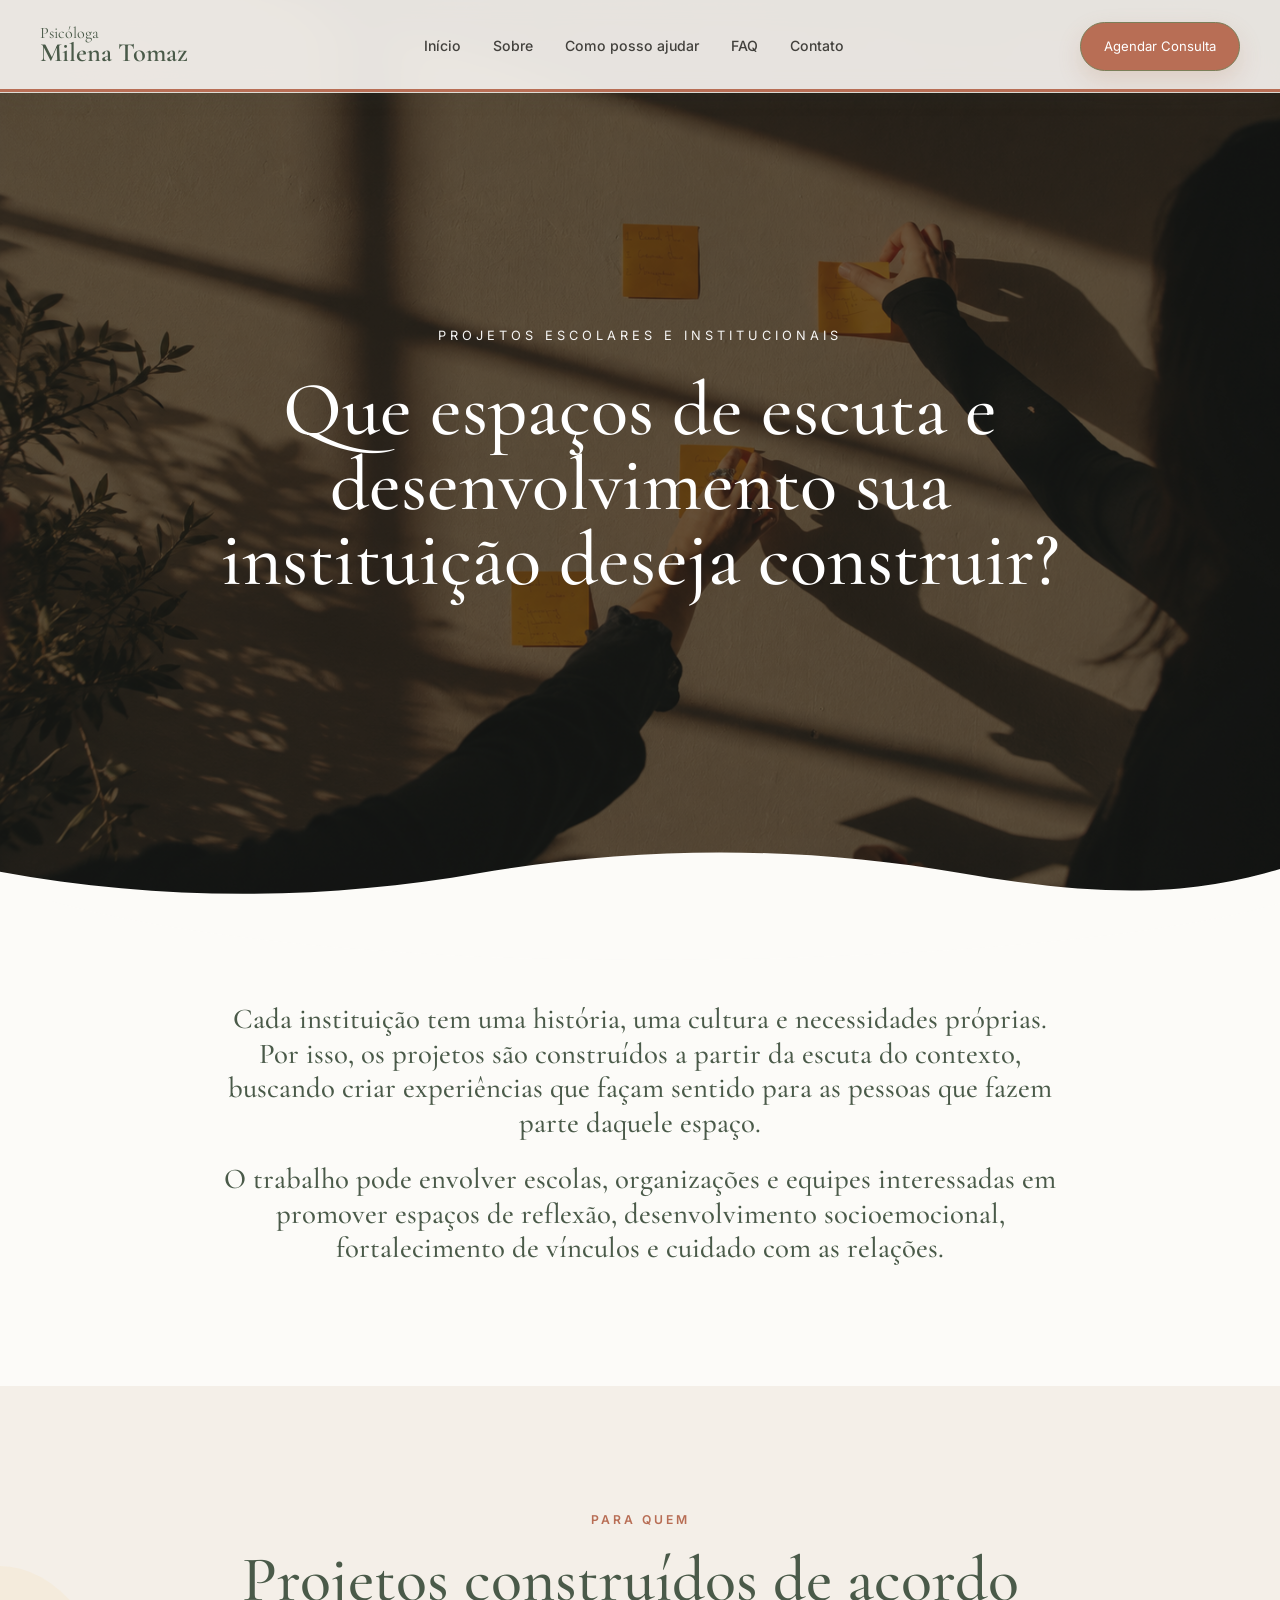
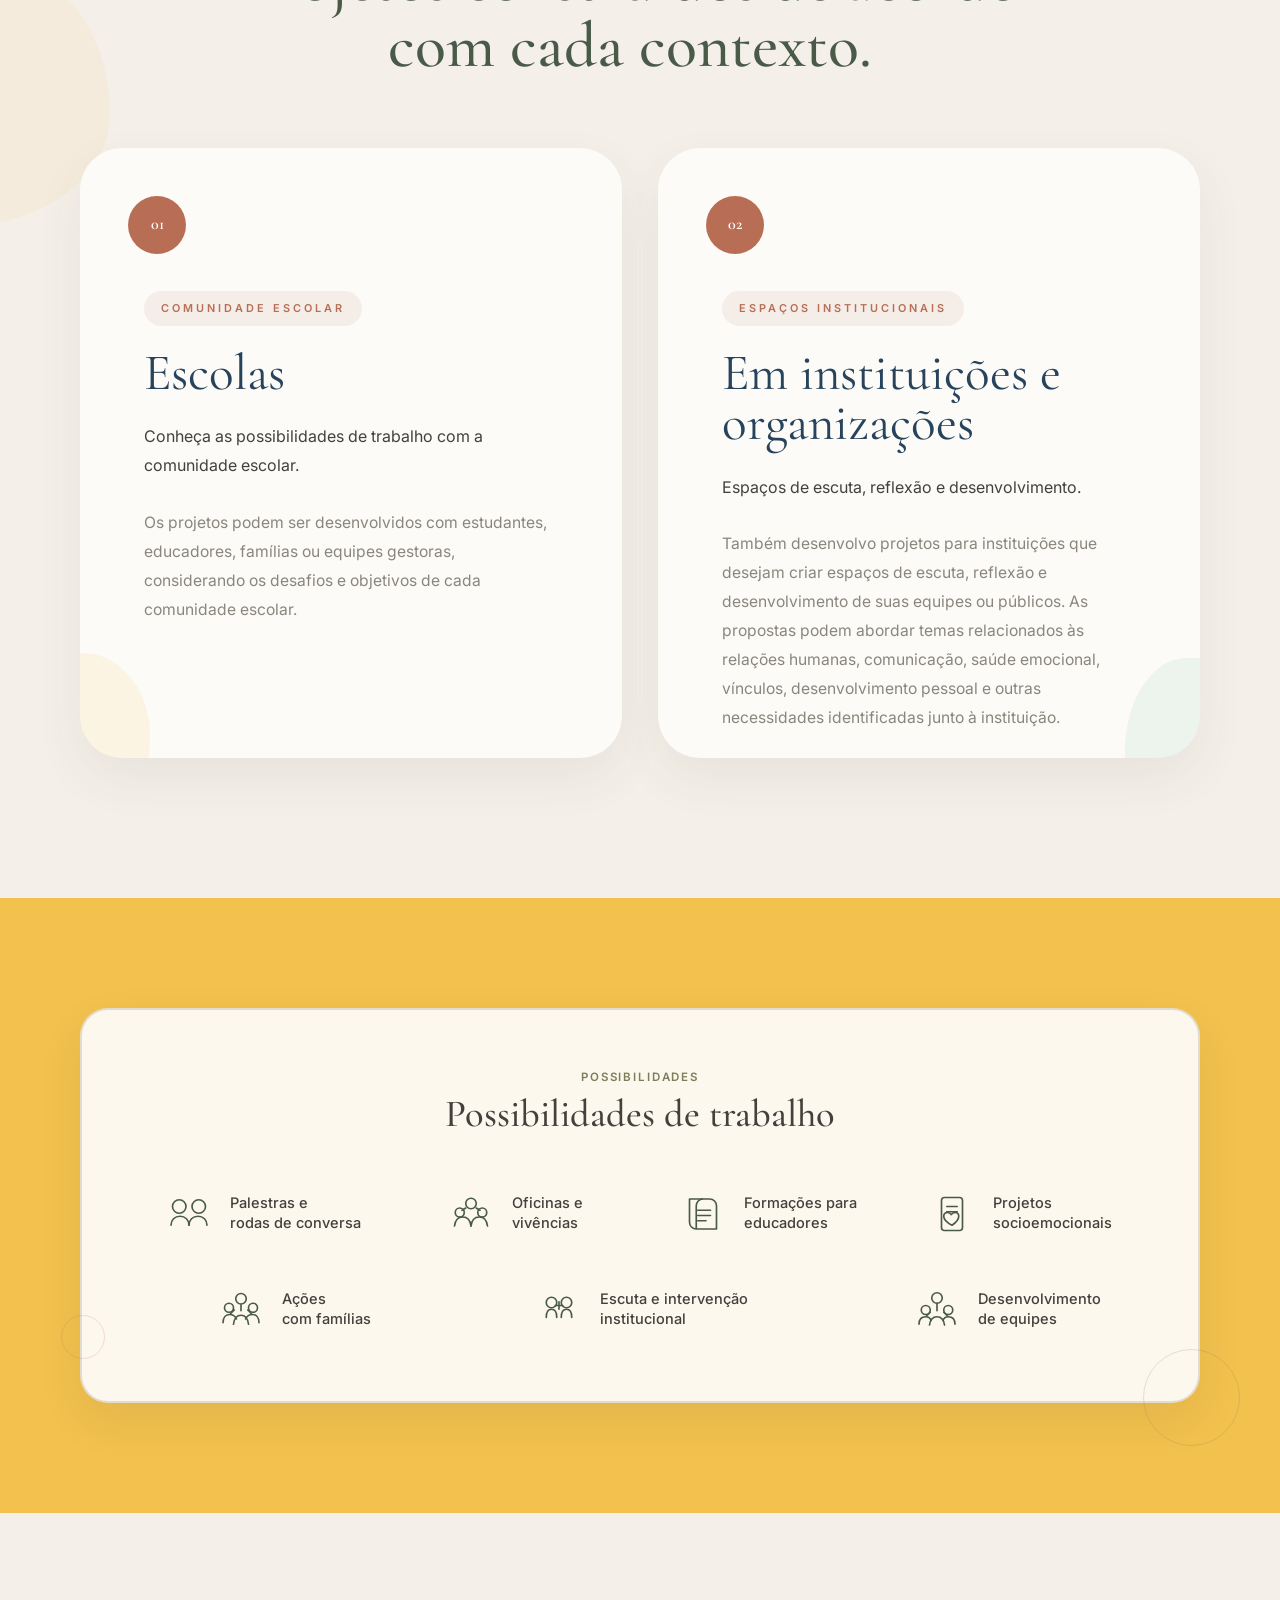
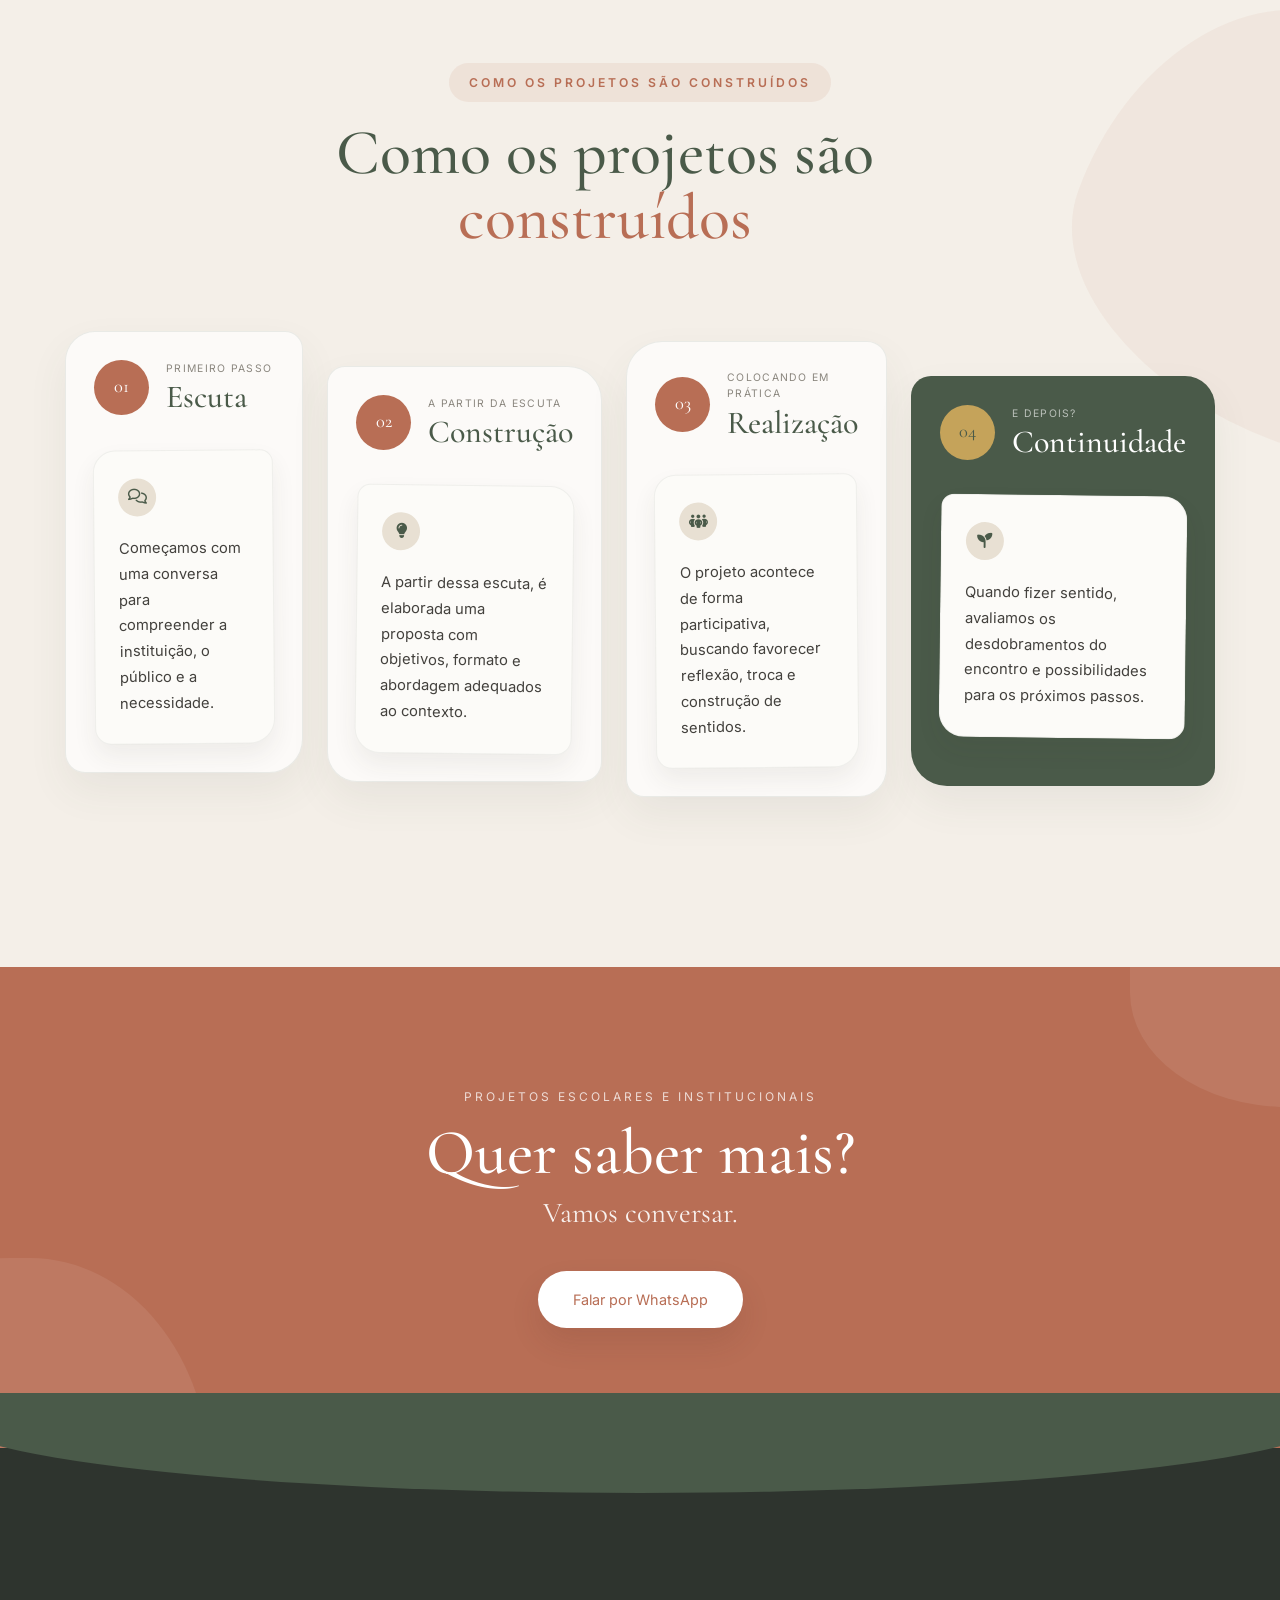
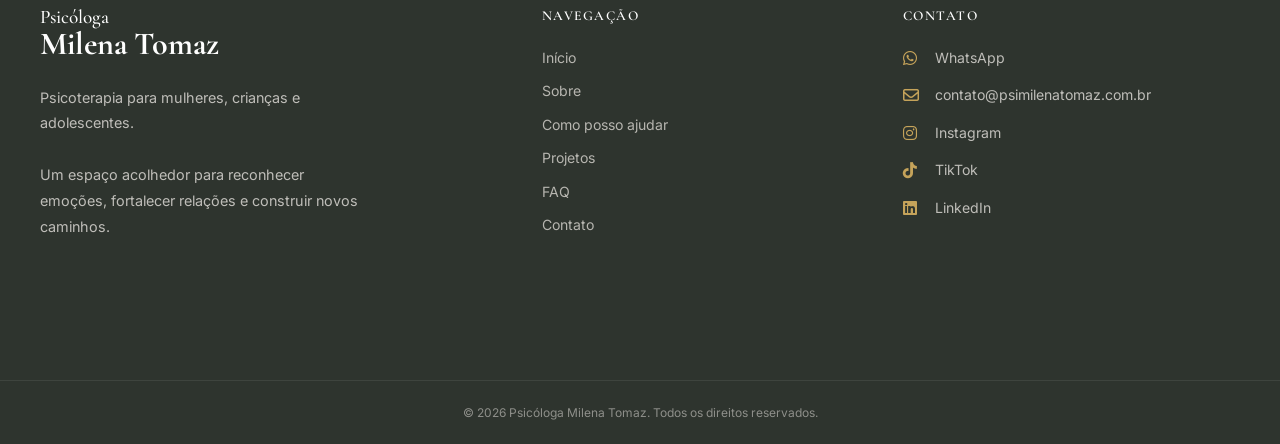
==== projetos-escolares-institucionais.html @ dda81d88 "Add files via upload" ====
<!DOCTYPE html>

<html lang="pt-BR">

<head>

    <!-- ======================================================
         METADADOS
    ======================================================= -->

    <meta charset="UTF-8">

    <meta name="viewport" content="width=device-width, initial-scale=1.0">

    <meta
        name="description"
        content="Projetos escolares e institucionais para promover espaços de escuta, reflexão, desenvolvimento socioemocional e cuidado com as relações."
    >

    <title>
        Projetos Escolares e Institucionais | Psicóloga Milena Tomaz
    </title>


    <!-- ======================================================
         FONTES
    ======================================================= -->

    <link rel="preconnect" href="https://fonts.googleapis.com">

    <link
        rel="preconnect"
        href="https://fonts.gstatic.com"
        crossorigin
    >

    <link
        href="https://fonts.googleapis.com/css2?family=Cormorant+Garamond:wght@400;500;600&family=Inter:wght@300;400;500;600&display=swap"
        rel="stylesheet"
    >


    <!-- ======================================================
         ÍCONES
    ======================================================= -->

    <link
        rel="stylesheet"
        href="https://cdnjs.cloudflare.com/ajax/libs/font-awesome/6.5.2/css/all.min.css"
    >


    <!-- ======================================================
         CSS
    ======================================================= -->

    <link rel="stylesheet" href="style.css">

</head>


<body>


    <!-- ======================================================
         HEADER
    ======================================================= -->

    <header id="header">

        <div class="container header-container">


            <!-- LOGO -->

            <a href="index.html" class="logo">

                Psicóloga

                <strong>
                    Milena Tomaz
                </strong>

            </a>


            <!-- MENU DESKTOP -->

            <nav aria-label="Navegação principal">

                <div class="menu">

                    <a href="index.html#home">
                        Início
                    </a>

                    <a href="index.html#sobre">
                        Sobre
                    </a>

                    <a href="index.html#servicos">
                        Como posso ajudar
                    </a>

                    <a href="index.html#faq">
                        FAQ
                    </a>

                    <a href="index.html#contato">
                        Contato
                    </a>

                </div>

            </nav>


            <!-- BOTÃO PRINCIPAL -->

            <a
                href="index.html#contato"
                class="btn-header"
            >
                Agendar Consulta
            </a>


            <!-- MENU MOBILE -->

            <button
                class="menu-mobile"
                id="menu-mobile"
                type="button"
                aria-label="Abrir Menu"
                aria-controls="mobile-nav"
                aria-expanded="false"
            >

                <span></span>
                <span></span>
                <span></span>

            </button>

        </div>

    </header>



    <!-- ======================================================
         MENU MOBILE
    ======================================================= -->

    <nav
        class="mobile-nav"
        id="mobile-nav"
        aria-label="Navegação mobile"
    >

        <a href="index.html#home">
            Início
        </a>

        <a href="index.html#sobre">
            Sobre
        </a>

        <a href="index.html#servicos">
            Como posso ajudar
        </a>

        <a href="index.html#faq">
            FAQ
        </a>

        <a href="index.html#contato">
            Contato
        </a>

    </nav>



    <!-- ======================================================
         CONTEÚDO PRINCIPAL
    ======================================================= -->

    <main>


        <!-- ==================================================
             HERO
        =================================================== -->

        <section class="projects-hero">

            <div class="overlay"></div>


            <div class="container">

                <div class="projects-hero-content">

                    <span class="subtitle">
                        Projetos escolares e institucionais
                    </span>

                    <h1>
                        Que espaços de escuta e desenvolvimento
                        sua instituição deseja construir?
                    </h1>

                </div>

            </div>


            <!-- ONDA DO HERO -->

            <div
                class="hero-wave"
                aria-hidden="true"
            >

                <svg
                    viewBox="0 0 1440 120"
                    preserveAspectRatio="none"
                >

                    <path d="
                        M0,70
                        C180,120 360,120 540,72
                        C720,25 900,25 1080,72
                        C1260,120 1350,105 1440,65
                        L1440,120
                        L0,120
                        Z
                    ">
                    </path>

                </svg>

            </div>

        </section>



        <!-- ==================================================
             TEXTO DO HERO
        =================================================== -->

        <section class="projects-hero-intro">

            <div class="container">

                <div class="projects-hero-intro-content">

                    <p> <h3>
                        Cada instituição tem uma história, uma cultura e necessidades próprias. Por isso, os projetos são construídos a partir da escuta do contexto,
                        buscando criar experiências que façam sentido para as pessoas que fazem
                        parte daquele espaço.
                    </p></h3>

                    <p> <h3>
                        O trabalho pode envolver escolas, organizações e equipes interessadas em promover espaços de reflexão, desenvolvimento socioemocional,
                        fortalecimento de vínculos e cuidado com as relações.
                    </p></h3>

                </div>

            </div>

        </section>



        <!-- ==================================================
             PARA QUEM
        =================================================== -->

        <section class="projects-audience">

            <div class="container">


                <!-- TÍTULO -->

                <div class="section-title">

                    <span>
                        Para quem
                    </span>

                    <h2>
                        Projetos construídos de acordo com cada contexto.
                    </h2>

                </div>


                <!-- CARDS -->

                <div class="projects-audience-grid">


                    <!-- ESCOLAS -->

                    <article class="projects-audience-card">

                        <div class="projects-audience-number">
                            01
                        </div>

                        <div class="projects-audience-content">

                            <span class="projects-audience-label">
                                Comunidade escolar
                            </span>

                            <h3>
                                Escolas
                            </h3>

                            <p class="projects-audience-intro">
                                Conheça as possibilidades de trabalho
                                com a comunidade escolar.
                            </p>

                            <div class="projects-audience-detail">

                                <p>
                                    Os projetos podem ser desenvolvidos com
                                    estudantes, educadores, famílias ou equipes
                                    gestoras, considerando os desafios e objetivos
                                    de cada comunidade escolar.
                                </p>

                            </div>

                        </div>

                    </article>



                    <!-- INSTITUIÇÕES E ORGANIZAÇÕES -->

                    <article class="projects-audience-card">

                        <div class="projects-audience-number">
                            02
                        </div>

                        <div class="projects-audience-content">

                            <span class="projects-audience-label">
                                Espaços institucionais
                            </span>

                            <h3>
                                Em instituições e organizações
                            </h3>

                            <p class="projects-audience-intro">
                                Espaços de escuta, reflexão e desenvolvimento.
                            </p>

                            <div class="projects-audience-detail">

                                <p>
                                    Também desenvolvo projetos para instituições
                                    que desejam criar espaços de escuta, reflexão
                                    e desenvolvimento de suas equipes ou públicos.
                                    As propostas podem abordar temas relacionados
                                    às relações humanas, comunicação, saúde emocional,
                                    vínculos, desenvolvimento pessoal e outras
                                    necessidades identificadas junto à instituição.
                                </p>

                            </div>

                        </div>

                    </article>

                </div>

            </div>

        </section>



 <!-- =========================================================
     POSSIBILIDADES DE TRABALHO
========================================================= -->

<section class="projects-possibilities" id="possibilidades">

    <div class="projects-possibilities-frame">

        <!-- Título -->
        <div class="projects-possibilities-heading">
            <span class="section-label">
                Possibilidades
            </span>

            <h2>
                Possibilidades de trabalho
            </h2>
        </div>

        <!-- Itens -->
        <div class="projects-possibilities-list">

            <!-- 01 -->
            <article class="projects-possibility">

                <div class="projects-possibility-icon" aria-hidden="true">
                    <svg viewBox="0 0 64 64" fill="none">
                        <path d="M19 31c-5 0-9-4-9-9s4-9 9-9 9 4 9 9-4 9-9 9Z"
                              stroke="currentColor"
                              stroke-width="2.2"/>

                        <path d="M45 31c-5 0-9-4-9-9s4-9 9-9 9 4 9 9-4 9-9 9Z"
                              stroke="currentColor"
                              stroke-width="2.2"/>

                        <path d="M8 47c0-7 5-12 12-12s12 5 12 12"
                              stroke="currentColor"
                              stroke-width="2.2"
                              stroke-linecap="round"/>

                        <path d="M32 47c0-7 5-12 12-12s12 5 12 12"
                              stroke="currentColor"
                              stroke-width="2.2"
                              stroke-linecap="round"/>
                    </svg>
                </div>

                <p>
                    Palestras e<br>
                    rodas de conversa
                </p>

            </article>


            <!-- 02 -->
            <article class="projects-possibility">

                <div class="projects-possibility-icon" aria-hidden="true">
                    <svg viewBox="0 0 64 64" fill="none">
                        <circle cx="32" cy="18" r="7"
                                stroke="currentColor"
                                stroke-width="2.2"/>

                        <circle cx="17" cy="30" r="6"
                                stroke="currentColor"
                                stroke-width="2.2"/>

                        <circle cx="47" cy="30" r="6"
                                stroke="currentColor"
                                stroke-width="2.2"/>

                        <path d="M25 24 20 27M39 24l5 3"
                              stroke="currentColor"
                              stroke-width="2.2"
                              stroke-linecap="round"/>

                        <path d="M10 48c1-8 5-12 11-12s10 4 11 12"
                              stroke="currentColor"
                              stroke-width="2.2"
                              stroke-linecap="round"/>

                        <path d="M32 48c1-8 5-12 11-12s10 4 11 12"
                              stroke="currentColor"
                              stroke-width="2.2"
                              stroke-linecap="round"/>
                    </svg>
                </div>

                <p>
                    Oficinas e<br>
                    vivências
                </p>

            </article>


            <!-- 03 -->
            <article class="projects-possibility">

                <div class="projects-possibility-icon" aria-hidden="true">
                    <svg viewBox="0 0 64 64" fill="none">
                        <path d="M14 12h27c5 0 9 4 9 9v31H23c-5 0-9-4-9-9V12Z"
                              stroke="currentColor"
                              stroke-width="2.2"
                              stroke-linejoin="round"/>

                        <path d="M23 52V21c0-5 4-9 9-9"
                              stroke="currentColor"
                              stroke-width="2.2"/>

                        <path d="M25 27h17M25 34h17M25 41h11"
                              stroke="currentColor"
                              stroke-width="2.2"
                              stroke-linecap="round"/>
                    </svg>
                </div>

                <p>
                    Formações para<br>
                    educadores
                </p>

            </article>


            <!-- 04 -->
            <article class="projects-possibility">

                <div class="projects-possibility-icon" aria-hidden="true">
                    <svg viewBox="0 0 64 64" fill="none">
                        <rect x="18" y="10" width="28" height="44" rx="4"
                              stroke="currentColor"
                              stroke-width="2.2"/>

                        <path d="M25 22h14M25 29h14"
                              stroke="currentColor"
                              stroke-width="2.2"
                              stroke-linecap="round"/>

                        <path d="M32 47c6-4 9-7 9-12 0-3-2-5-5-5-2 0-4 1-5 3-1-2-3-3-5-3-3 0-5 2-5 5 0 5 3 8 11 12Z"
                              stroke="currentColor"
                              stroke-width="2.2"
                              stroke-linejoin="round"/>
                    </svg>
                </div>

                <p>
                    Projetos<br>
                    socioemocionais
                </p>

            </article>


            <!-- 05 -->
            <article class="projects-possibility">

                <div class="projects-possibility-icon" aria-hidden="true">
                    <svg viewBox="0 0 64 64" fill="none">
                        <circle cx="32" cy="17" r="7"
                                stroke="currentColor"
                                stroke-width="2.2"/>

                        <circle cx="16" cy="29" r="6"
                                stroke="currentColor"
                                stroke-width="2.2"/>

                        <circle cx="48" cy="29" r="6"
                                stroke="currentColor"
                                stroke-width="2.2"/>

                        <path d="M32 25v8M23 32l-5 5M41 32l5 5"
                              stroke="currentColor"
                              stroke-width="2.2"
                              stroke-linecap="round"/>

                        <path d="M8 49c0-7 4-11 9-11 4 0 7 2 9 6M56 49c0-7-4-11-9-11-4 0-7 2-9 6"
                              stroke="currentColor"
                              stroke-width="2.2"
                              stroke-linecap="round"/>

                        <path d="M22 51c1-8 4-12 10-12s9 4 10 12"
                              stroke="currentColor"
                              stroke-width="2.2"
                              stroke-linecap="round"/>
                    </svg>
                </div>

                <p>
                    Ações<br>
                    com famílias
                </p>

            </article>


            <!-- 06 -->
            <article class="projects-possibility">

                <div class="projects-possibility-icon" aria-hidden="true">
                    <svg viewBox="0 0 64 64" fill="none">
                        <circle cx="22" cy="22" r="7"
                                stroke="currentColor"
                                stroke-width="2.2"/>

                        <circle cx="42" cy="22" r="7"
                                stroke="currentColor"
                                stroke-width="2.2"/>

                        <path d="M15 42c0-7 3-11 7-11s7 4 7 11"
                              stroke="currentColor"
                              stroke-width="2.2"
                              stroke-linecap="round"/>

                        <path d="M35 42c0-7 3-11 7-11s7 4 7 11"
                              stroke="currentColor"
                              stroke-width="2.2"
                              stroke-linecap="round"/>

                        <path d="M27 26h10M32 21v10"
                              stroke="currentColor"
                              stroke-width="2.2"
                              stroke-linecap="round"/>
                    </svg>
                </div>

                <p>
                    Escuta e intervenção<br>
                    institucional
                </p>

            </article>


            <!-- 07 -->
            <article class="projects-possibility">

                <div class="projects-possibility-icon" aria-hidden="true">
                    <svg viewBox="0 0 64 64" fill="none">
                        <circle cx="32" cy="16" r="7"
                                stroke="currentColor"
                                stroke-width="2.2"/>

                        <circle cx="17" cy="32" r="6"
                                stroke="currentColor"
                                stroke-width="2.2"/>

                        <circle cx="47" cy="32" r="6"
                                stroke="currentColor"
                                stroke-width="2.2"/>

                        <path d="M32 23v10M23 35l-5 5M41 35l5 5"
                              stroke="currentColor"
                              stroke-width="2.2"
                              stroke-linecap="round"/>

                        <path d="M22 52c1-7 4-11 10-11s9 4 10 11"
                              stroke="currentColor"
                              stroke-width="2.2"
                              stroke-linecap="round"/>

                        <path d="M8 51c0-6 3-10 9-10 3 0 6 2 7 5M56 51c0-6-3-10-9-10-3 0-6 2-7 5"
                              stroke="currentColor"
                              stroke-width="2.2"
                              stroke-linecap="round"/>
                    </svg>
                </div>

                <p>
                    Desenvolvimento<br>
                    de equipes
                </p>

            </article>

        </div>

    </div>

</section>



        <!-- ==================================================
             COMO OS PROJETOS SÃO CONSTRUÍDOS
        =================================================== -->

        <section class="projects-process">

            <div class="container">


                <!-- TÍTULO -->

                <div class="section-title projects-process-title">

                    <span>
                        Como os projetos são construídos
                    </span>

                    <h2>
                        Como os projetos são
                        <em>construídos</em>
                    </h2>

                </div>


                <!-- ETAPAS -->

                <div class="projects-process-grid">


                    <!-- ETAPA 01 -->

                    <article class="projects-process-card">

                        <div class="projects-process-header">

                            <span class="projects-process-number">
                                01
                            </span>

                            <div>

                                <small>
                                    Primeiro passo
                                </small>

                                <h3>
                                    Escuta
                                </h3>

                            </div>

                        </div>


                        <div class="projects-process-body">

                            <span
                                class="projects-process-icon"
                                aria-hidden="true"
                            >
                                <i class="fa-regular fa-comments"></i>
                            </span>

                            <p>
                                Começamos com uma conversa para compreender
                                a instituição, o público e a necessidade.
                            </p>

                        </div>

                    </article>



                    <!-- ETAPA 02 -->

                    <article class="projects-process-card">

                        <div class="projects-process-header">

                            <span class="projects-process-number">
                                02
                            </span>

                            <div>

                                <small>
                                    A partir da escuta
                                </small>

                                <h3>
                                    Construção
                                </h3>

                            </div>

                        </div>


                        <div class="projects-process-body">

                            <span
                                class="projects-process-icon"
                                aria-hidden="true"
                            >
                                <i class="fa-solid fa-lightbulb"></i>
                            </span>

                            <p>
                                A partir dessa escuta, é elaborada uma
                                proposta com objetivos, formato e abordagem
                                adequados ao contexto.
                            </p>

                        </div>

                    </article>



                    <!-- ETAPA 03 -->

                    <article class="projects-process-card">

                        <div class="projects-process-header">

                            <span class="projects-process-number">
                                03
                            </span>

                            <div>

                                <small>
                                    Colocando em prática
                                </small>

                                <h3>
                                    Realização
                                </h3>

                            </div>

                        </div>


                        <div class="projects-process-body">

                            <span
                                class="projects-process-icon"
                                aria-hidden="true"
                            >
                                <i class="fa-solid fa-people-group"></i>
                            </span>

                            <p>
                                O projeto acontece de forma participativa,
                                buscando favorecer reflexão, troca e
                                construção de sentidos.
                            </p>

                        </div>

                    </article>



                    <!-- ETAPA 04 -->

                    <article class="projects-process-card projects-process-card-final">

                        <div class="projects-process-header">

                            <span class="projects-process-number">
                                04
                            </span>

                            <div>

                                <small>
                                    E depois?
                                </small>

                                <h3>
                                    Continuidade
                                </h3>

                            </div>

                        </div>


                        <div class="projects-process-body">

                            <span
                                class="projects-process-icon"
                                aria-hidden="true"
                            >
                                <i class="fa-solid fa-seedling"></i>
                            </span>

                            <p>
                                Quando fizer sentido, avaliamos os
                                desdobramentos do encontro e possibilidades
                                para os próximos passos.
                            </p>

                        </div>

                    </article>

                </div>

            </div>

        </section>



        <!-- ==================================================
             CHAMADA FINAL
        =================================================== -->

        <section class="projects-cta">

            <div class="container">

                <div class="projects-cta-content">

                    <span>
                        Projetos escolares e institucionais
                    </span>

                    <h2>
                        Quer saber mais?
                    </h2>

                    <p>
                        Vamos conversar.
                    </p>

                    <a
                        href="index.html#contato"
                        class="btn"
                    >
                        Falar por WhatsApp
                    </a>

                </div>

            </div>

        </section>

    </main>



    <!-- ======================================================
         RODAPÉ
    ======================================================= -->

    <footer class="footer">

        <div class="container footer-grid">


            <!-- MARCA -->

            <div class="footer-brand">

                <h3>

                    Psicóloga

                    <strong>
                        Milena Tomaz
                    </strong>

                </h3>

                <p>
                    Psicoterapia para mulheres,
                    crianças e adolescentes.

                    <br><br>

                    Um espaço acolhedor para
                    reconhecer emoções,
                    fortalecer relações
                    e construir novos caminhos.
                </p>

            </div>



            <!-- NAVEGAÇÃO -->

            <div class="footer-links">

                <h4>
                    Navegação
                </h4>

                <div class="footer-menu">

                    <a href="index.html#home">
                        Início
                    </a>

                    <a href="index.html#sobre">
                        Sobre
                    </a>

                    <a href="index.html#servicos">
                        Como posso ajudar
                    </a>

                    <a href="index.html#projetos">
                        Projetos
                    </a>

                    <a href="index.html#faq">
                        FAQ
                    </a>

                    <a href="index.html#contato">
                        Contato
                    </a>

                </div>

            </div>



            <!-- CONTATOS -->

            <div class="footer-contact">

                <h4>
                    Contato
                </h4>

                <div class="footer-contact-list">


                    <div class="footer-contact-item">

                        <i class="fa-brands fa-whatsapp"></i>

                        <a
                            href="https://wa.me/5500000000000"
                            target="_blank"
                            rel="noopener noreferrer"
                        >
                            WhatsApp
                        </a>

                    </div>



                    <div class="footer-contact-item">

                        <i class="fa-regular fa-envelope"></i>

                        <a href="mailto:contato@psimilenatomaz.com.br">
                            contato@psimilenatomaz.com.br
                        </a>

                    </div>



                    <div class="footer-contact-item">

                        <i class="fa-brands fa-instagram"></i>

                        <a
                            href="#"
                            target="_blank"
                            rel="noopener noreferrer"
                        >
                            Instagram
                        </a>

                    </div>



                    <div class="footer-contact-item">

                        <i class="fa-brands fa-tiktok"></i>

                        <a
                            href="#"
                            target="_blank"
                            rel="noopener noreferrer"
                        >
                            TikTok
                        </a>

                    </div>



                    <div class="footer-contact-item">

                        <i class="fa-brands fa-linkedin"></i>

                        <a
                            href="#"
                            target="_blank"
                            rel="noopener noreferrer"
                        >
                            LinkedIn
                        </a>

                    </div>

                </div>

            </div>

        </div>



        <!-- RODAPÉ INFERIOR -->

        <div class="footer-bottom">

            <div class="container">

                <p>
                    © 2026 Psicóloga Milena Tomaz.
                    Todos os direitos reservados.
                </p>

            </div>

        </div>

    </footer>



    <!-- ======================================================
         JAVASCRIPT
    ======================================================= -->

    <script src="script.js"></script>

</body>

</html>
---- style.css ----
/*=========================================================
PSICÓLOGA MILENA TOMAZ
STYLE.CSS
VERSÃO ORGÂNICA / BOTÂNICA
=========================================================*/


/*=========================================================
RESET
=========================================================*/

* {
    margin: 0;
    padding: 0;
    box-sizing: border-box;
}

html {
    scroll-behavior: smooth;
}

body {
    font-family: 'Inter', sans-serif;
    background: var(--white);
    color: var(--text);
    line-height: 1.7;
    overflow-x: hidden;
}

img {
    display: block;
    width: 100%;
}

a {
    text-decoration: none;
    color: inherit;
}

ul {
    list-style: none;
}

button {
    border: none;
    background: none;
    cursor: pointer;
    font-family: inherit;
}


/*=========================================================
VARIÁVEIS
=========================================================*/

:root {

    /* FUNDOS */

    --linho: #F4EFE8;
    --aveia: #E8E0D3;
    --white: #FCFBF8;


    /* VERDES */

    --olive: #7B7F59;
    --forest: #4A5A49;
    --green-soft: #DDE2D5;


    /* CORES DE DESTAQUE */

    --terracotta: #B86E55;
    --terracotta-light: #E8CEC4;

    --ocre: #C5A35A;
    --ocre-light: #E9DEC3;


    /* MARROM */

    --brown: #6E5E4D;


    /* TEXTO */

    --text: #43413D;


    /* SOMBRAS */

    --shadow: 0 20px 45px rgba(74, 90, 73, .10);

    --shadow-hover: 0 30px 65px rgba(74, 90, 73, .16);


    /* ESTRUTURA */

    --radius: 22px;

    --transition: .35s ease;

    --container: 1200px;

}


/*=========================================================
TIPOGRAFIA
=========================================================*/

h1,
h2,
h3,
h4 {

    font-family: 'Cormorant Garamond', serif;

    color: var(--forest);

    line-height: 1.2;

    font-weight: 600;

}

h1 {

    font-size: 4.8rem;

}

h2 {

    font-size: 3rem;

}

h3 {

    font-size: 1.8rem;

}

p {

    color: var(--text);

}


/*=========================================================
TÍTULOS DAS SEÇÕES
=========================================================*/

.section-title {

    text-align: center;

    margin-bottom: 80px;

    position: relative;

    z-index: 2;

}

.section-title span {

    display: inline-block;

    color: var(--terracotta);

    text-transform: uppercase;

    letter-spacing: 2px;

    font-size: .82rem;

    font-weight: 600;

    margin-bottom: 16px;

}

.section-title h2 {

    max-width: 780px;

    margin: auto;

}


/*=========================================================
CONTAINER
=========================================================*/

.container {

    width: min(92%, var(--container));

    margin: auto;

}


/*=========================================================
SEÇÕES
=========================================================*/

section {

    padding: 120px 0;

    position: relative;

}


/*=========================================================
HEADER
=========================================================*/

header {
    position: fixed;
    top: 0;
    left: 0;
    width: 100%;

    background: rgba(248, 245, 240, .96);

    backdrop-filter: blur(16px);
    -webkit-backdrop-filter: blur(16px);

    box-shadow: 0 6px 20px rgba(74, 90, 73, .07);

    z-index: 9999;
}

/* LINHA INFERIOR DO HEADER */

header::after {
    content: "";
    position: absolute;

    bottom: 0;
    left: 0;

    width: 100%;
    height: 3px;

    background: #B86E55;
}

header .container {
    height: 92px;

    display: flex;
    justify-content: space-between;
    align-items: center;
}


/*=========================================================
LOGO
=========================================================*/

.logo {

    display: flex;

    flex-direction: column;

    font-family: 'Cormorant Garamond', serif;

    color: var(--forest);

}

.logo strong {

    font-size: 2rem;

    line-height: 1;

}

.logo span {

    font-size: .95rem;

    letter-spacing: .08em;

}


/*=========================================================
MENU DESKTOP
=========================================================*/

.menu {

    display: flex;

    gap: 42px;

}

.menu a {

    position: relative;

    color: var(--forest);

    font-size: .95rem;

    font-weight: 500;

    transition: var(--transition);

}

.menu a:hover {

    color: var(--terracotta);

}

.menu a::after {

    content: "";

    position: absolute;

    left: 0;

    bottom: -8px;

    width: 0;

    height: 2px;

    border-radius: 50%;

    background: var(--terracotta);

    transition: var(--transition);

}

.menu a:hover::after,
.menu a.active::after {

    width: 100%;

}

.menu a.active {

    color: var(--terracotta);

}


/*=========================================================
BOTÃO HEADER
=========================================================*/

.btn-header {

    padding: 14px 28px;

    border-radius: 50px;

    border: 1px solid var(--olive);

    color: var(--forest);

    transition: var(--transition);

}

.btn-header:hover {

    background: var(--terracotta);

    border-color: var(--terracotta);

    color: #fff;

    transform: translateY(-2px);

}


/*=========================================================
MENU MOBILE
=========================================================*/

.menu-mobile {

    display: none;

    flex-direction: column;

    gap: 6px;

}

.menu-mobile span {

    width: 30px;

    height: 2px;

    background: var(--forest);

    border-radius: 50%;

    transition: .3s;

}


/*=========================================================
HERO
=========================================================*/

.hero {
    min-height: 100vh;
    display: flex;
    justify-content: center;
    align-items: center;
    text-align: center;
    position: relative;
    background-image: var(--hero-bg, url("img/hero.jpg"));
    background-size: cover;
    background-position: center;
    background-attachment: fixed;
    overflow: hidden;
}

/*=========================================================
ONDA SUAVE NO FINAL DO HERO
=========================================================*/

.hero-wave {
    position: absolute;
    left: 0;
    bottom: -1px;
    width: 100%;
    height: 55px;
    z-index: 4;
    line-height: 0;
    pointer-events: none;
}

.hero-wave svg {
    display: block;
    width: 100%;
    height: 100%;
}

.hero-wave path {
    fill: var(--white);
}

/*=========================================================
CAMADA ESCURA & CONTEÚDO
=========================================================*/

.overlay {
    position: absolute;
    inset: 0;
    background: rgba(28, 30, 27, 0.65);
    /* Aumentado para 65% de opacidade */
    z-index: 1;
    /* Garante a ordem correta entre o fundo e os textos */
}

.hero-content {
    position: relative;
    z-index: 5;
    max-width: 850px;
    color: white;
    padding: 20px;
}

.subtitle {
    display: inline-block;
    letter-spacing: 4px;
    text-transform: uppercase;
    margin-bottom: 25px;
    font-size: .8rem;
}

.hero h1 {
    color: white;
    margin-bottom: 18px;
}

.hero h2 {
    color: white;
    font-size: 2rem;
    font-weight: 400;
    margin-bottom: 25px;
}

.hero p {
    color: rgba(255, 255, 255, .92);
    font-size: 1.1rem;
    max-width: 700px;
    margin: auto auto 45px;
}


/*=========================================================
BOTÕES
=========================================================*/

.hero-buttons {

    display: flex;

    justify-content: center;

    gap: 20px;

    flex-wrap: wrap;

}

.btn {

    display: inline-flex;

    justify-content: center;

    align-items: center;

    padding: 18px 40px;

    background: var(--terracotta);

    color: white;

    border-radius: 60px;

    transition: var(--transition);

    box-shadow: var(--shadow);

}

.btn:hover {

    transform: translateY(-6px);

    box-shadow: var(--shadow-hover);

}

.btn-outline {

    display: inline-flex;

    justify-content: center;

    align-items: center;

    padding: 18px 40px;

    border-radius: 60px;

    border: 1px solid rgba(255, 255, 255, .7);

    color: white;

    transition: var(--transition);

}

.btn-outline:hover {

    background: white;

    color: var(--forest);

}


/*=========================================================
SCROLL INDICATOR
=========================================================*/

.scroll-indicator {

    position: absolute;

    bottom: 35px;

    left: 50%;

    transform: translateX(-50%);

}

.scroll-indicator span {

    display: block;

    width: 2px;

    height: 70px;

    background: white;

    animation: scroll 2s infinite;

}

@keyframes scroll {

    0% {

        opacity: 0;

        transform: translateY(-10px);

    }

    50% {

        opacity: 1;

    }

    100% {

        opacity: 0;

        transform: translateY(20px);

    }

}


/*=========================================================
FRASE
=========================================================*/

.quote {

    height: 60px;

    padding: 0;

    margin: 0;

    background: var(--white);

    position: relative;

    overflow: visible;

    z-index: 10;

}

/*=========================================================
TRANSIÇÃO EM ONDA — FRASE → SERVIÇOS
=========================================================*/

.wave-transition {

    position: relative;

    width: 100%;

    height: 75px;

    margin-top: -1px;

    overflow: hidden;

    line-height: 0;

    background: var(--white);

    z-index: 5;

}


.wave-transition svg {

    display: block;

    width: 100%;

    height: 100%;

}


.wave-transition path {

    fill: var(--linho);

}


.quote .container {

    width: 100%;

    height: 100%;

    position: relative;

    z-index: 5;

}


.quote p {

    position: absolute;

    top: 25px;

    left: 50%;

    transform: translateX(-50%);

    width: 900px;

    max-width: 90%;

    margin: 0;

    text-align: center;

    font-family: 'Cormorant Garamond', serif;

    font-size: 2rem;

    line-height: 1.2;

    font-style: italic;

    color: var(--forest);

    z-index: 20;

}


/*=========================================================
COMO POSSO AJUDAR
=========================================================*/

.services {

    background: var(--linho);

    overflow: hidden;

    position: relative;

    z-index: 1;

}


/*=========================================================
TRANSIÇÃO ORGÂNICA — FRASE → SERVIÇOS
=========================================================*/

.services::before {

    content: "";

    position: absolute;

    top: -95px;

    left: -5%;

    width: 110%;

    height: 170px;

    background: var(--linho);

    border-radius:
        0 0 48% 52% / 0 0 75% 100%;

    z-index: 1;

}


/*=========================================================
DECORAÇÃO ORGÂNICA DOS SERVIÇOS
=========================================================*/

.services::after {

    content: "";

    position: absolute;

    width: 260px;

    height: 260px;

    left: -130px;

    bottom: 80px;

    background: var(--terracotta-light);

    opacity: .18;

    border-radius:
        45% 55% 35% 65% / 60% 40% 60% 40%;

}


/*=========================================================
CONTEÚDO DOS SERVIÇOS
=========================================================*/

.services .container {

    position: relative;

    z-index: 2;

}


/*=========================================================
TÍTULO SERVIÇOS
=========================================================*/

.services .section-title {

    max-width: 900px;

    margin: 0 auto 90px;

    position: relative;

    z-index: 2;

}

.services .section-title p {

    max-width: 760px;

    margin: 25px auto 0;

    color: var(--brown);

    text-align: center;

}


/*=========================================================
BLOCOS DE SERVIÇO
=========================================================*/

.service-block {

    display: grid;

    grid-template-columns: 1fr 1fr;

    gap: 80px;

    align-items: center;

    margin-bottom: 120px;

    position: relative;

    z-index: 2;

}

.service-block:last-child {

    margin-bottom: 0;

}

.service-block.reverse .service-image {

    order: 2;

}

.service-block.reverse .service-text {

    order: 1;

}

/*=========================================================
BOTÃO SAIBA MAIS
=========================================================*/

.service-more {
    display: inline-flex;
    align-items: center;
    justify-content: center;

    width: max-content;
    margin-top: 28px;
    padding: 14px 28px;

    background: transparent;
    border: 1px solid var(--olive);
    border-radius: 50px;

    color: var(--forest);
    font-size: .92rem;
    font-weight: 500;
    text-decoration: none;

    transition: var(--transition);
}

.service-more::after {
    content: "→";
    margin-left: 8px;
    font-size: 1rem;
    transition: transform .35s ease;
}

.service-more:hover {
    background: var(--forest);
    border-color: var(--forest);
    color: #fff;
    transform: translateY(-3px);
    box-shadow: 0 12px 28px rgba(74, 90, 73, .18);
}

.service-more:hover::after {
    transform: translateX(4px);
}


/*=========================================================
IMAGENS DOS SERVIÇOS
=========================================================*/

.service-image {

    width: 100%;

    overflow: hidden;

    border-radius:
        30px 80px 30px 80px;

    box-shadow: var(--shadow-hover);

    background: var(--olive);

}

.service-block.reverse .service-image {

    border-radius:
        80px 30px 80px 30px;

}

.service-image img {

    width: 100%;

    height: 330px;

    display: block;

    object-fit: cover;

    transition: transform .8s ease;

}

.service-block:hover .service-image img {

    transform: scale(1.05);

}


/*=========================================================
TEXTO DOS SERVIÇOS
=========================================================*/

.service-text {

    display: flex;

    flex-direction: column;

}

.service-text h2 {

    margin: 15px 0 30px;

}

.service-text p {

    margin-bottom: 35px;

    color: var(--text);

    font-size: 1.05rem;

}


/*=========================================================
TAGS
=========================================================*/

.section-tag {

    display: inline-block;

    width: max-content;

    padding: 8px 18px;

    border-radius: 30px;

    background: rgba(184, 110, 85, .13);

    color: var(--terracotta);

    text-transform: uppercase;

    letter-spacing: 2px;

    font-size: .8rem;

    font-weight: 600;

    margin-bottom: 18px;

}


/*=========================================================
HOVER SERVIÇO
=========================================================*/

.service-block {

    transition: var(--transition);

}

.service-block:hover {

    transform: translateY(-6px);

}


/*=========================================================
ANIMAÇÃO SERVIÇO
=========================================================*/

.service-block {

    opacity: 0;

    transform: translateY(60px);

}

.service-block.active {

    opacity: 1;

    transform: translateY(0);

    transition:
        opacity .8s ease,
        transform .8s ease;

}


/*=========================================================
TIMELINE — COMO ACONTECE
=========================================================*/

.timeline {

    background: var(--white);

    overflow: hidden;

}


/*=========================================================
DECORAÇÃO TIMELINE
=========================================================*/

.timeline::before {

    content: "";

    position: absolute;

    width: 320px;

    height: 320px;

    left: -160px;

    top: 100px;

    background: var(--ocre-light);

    opacity: .18;

    border-radius:
        60% 40% 50% 50% / 45% 55% 45% 55%;

}


/*=========================================================
TIMELINE WRAPPER
=========================================================*/

.timeline-wrapper {

    display: grid;

    grid-template-columns:
        1fr auto 1fr auto 1fr;

    align-items: flex-start;

    gap: 25px;

    margin-top: 70px;

    position: relative;

    z-index: 2;

}


/*=========================================================
CARDS DA TIMELINE
=========================================================*/

.timeline-item {

    text-align: center;

    padding: 40px 28px;

    background: var(--linho);

    border-radius:
        30px 60px 30px 60px;

    box-shadow: var(--shadow);

    transition: var(--transition);

}


/*=========================================================
ETAPA 01 — LINHO
=========================================================*/

.timeline-item:nth-child(1) {

    background: var(--linho);

}


/*=========================================================
ETAPA 02 — TERRACOTA SUAVE
=========================================================*/

.timeline-item:nth-child(3) {

    background: var(--terracotta-light);

}


/*=========================================================
ETAPA 03 — OCRE / AVEIA
=========================================================*/

.timeline-item:nth-child(5) {

    background: var(--ocre-light);

}


/*=========================================================
HOVER DOS CARDS
=========================================================*/

.timeline-item:hover {

    transform: translateY(-10px);

    box-shadow: var(--shadow-hover);

}


/*=========================================================
ÍCONES DA TIMELINE
=========================================================*/

.timeline-icon {

    width: 80px;

    height: 80px;

    margin: 0 auto 25px;

    border-radius: 50%;

    background: var(--forest);

    color: var(--white);

    display: flex;

    justify-content: center;

    align-items: center;

    font-size: 1.8rem;

    transition: .4s;

}


/* ETAPA 01 — VERDE FLORESTA */

.timeline-item:nth-child(1) .timeline-icon {

    background: var(--forest);

}


/* ETAPA 02 — TERRACOTA */

.timeline-item:nth-child(3) .timeline-icon {

    background: var(--terracotta);

}


/* ETAPA 03 — OLIVA */

.timeline-item:nth-child(5) .timeline-icon {

    background: var(--olive);

}


.timeline-item:hover .timeline-icon {

    transform:
        rotate(8deg) scale(1.08);

}


/*=========================================================
NÚMERO DA ETAPA
=========================================================*/

.timeline-number {

    display: block;

    margin-bottom: 18px;

    font-size: .85rem;

    color: var(--terracotta);

    letter-spacing: 3px;

    font-weight: 700;

}


/*=========================================================
TÍTULO DA ETAPA
=========================================================*/

.timeline-item h3 {

    margin-bottom: 18px;

}


/*=========================================================
LINHAS ENTRE AS ETAPAS
=========================================================*/

.timeline-line {

    width: 80px;

    height: 3px;

    background:
        linear-gradient(90deg,
            var(--olive),
            var(--terracotta),
            var(--ocre));

    align-self: center;

    border-radius: 10px;

}


/*=========================================================
SOBRE
=========================================================*/

.about {

    background: var(--aveia);

    overflow: hidden;

}


/*=========================================================
FORMA ORGÂNICA DE FUNDO
=========================================================*/

.about::after {

    content: "";

    position: absolute;

    width: 500px;

    height: 500px;

    right: -240px;

    bottom: -220px;

    background: var(--green-soft);

    opacity: .40;

    border-radius:
        50% 50% 35% 65% / 60% 40% 60% 40%;

}


/*=========================================================
CONTAINER SOBRE
=========================================================*/

.about-container {

    display: grid;

    grid-template-columns: 480px 1fr;

    gap: 90px;

    align-items: center;

    position: relative;

    z-index: 2;

}


/*=========================================================
FOTO — ARCO ROMANO
=========================================================*/

.about-image {

    position: relative;

    width: 100%;

    max-width: 480px;

    padding: 25px;

}


/*=========================================================
MOLDURA EXTERNA
=========================================================*/

.about-image::before {

    content: "";

    position: absolute;

    inset: 0;

    background: var(--forest);

    border-radius:
        240px 240px 25px 25px;

    transform: rotate(-3deg);

    z-index: 0;

}


/*=========================================================
MOLDURA INTERNA
=========================================================*/

.about-image::after {

    content: "";

    position: absolute;

    inset: 12px;

    background: var(--terracotta);

    border-radius:
        225px 225px 18px 18px;

    transform: rotate(3deg);

    z-index: 0;

    opacity: .75;

}


/*=========================================================
FOTO
=========================================================*/

.about-image img {

    position: relative;

    z-index: 2;

    width: 100%;

    height: 560px;

    object-fit: cover;

    object-position: center top;

    border-radius:
        210px 210px 18px 18px;

    box-shadow:
        0 25px 55px rgba(74, 90, 73, .20);

}


/*=========================================================
FORMA DECORATIVA
=========================================================*/

.about-shape {

    position: absolute;

    width: 150px;

    height: 150px;

    right: -55px;

    bottom: -35px;

    border-radius: 50%;

    background: var(--ocre);

    opacity: .65;

    z-index: 1;

}


/*=========================================================
CONTEÚDO SOBRE
=========================================================*/

.about-content {

    position: relative;

    z-index: 3;

}

.about-content h2 {

    margin: 18px 0 35px;

}

.about-content p {

    margin-bottom: 22px;

    color: var(--text);

}

.about-content blockquote {

    margin: 40px 0;

    padding: 25px 30px;

    border-left:
        4px solid var(--terracotta);

    background:
        rgba(252, 251, 248, .55);

    border-radius:
        0 25px 25px 0;

    font-family:
        'Cormorant Garamond',
        serif;

    font-size: 1.7rem;

    color: var(--forest);

    font-style: italic;

}


/*=========================================================
TRANSIÇÃO FAQ
=========================================================*/

.faq::before {

    content: "";

    position: absolute;

    left: -5%;

    top: -65px;

    width: 110%;

    height: 120px;

    background: var(--linho);

    border-radius:
        0 0 50% 50% / 0 0 80% 80%;

    z-index: 1;

}

.faq::after {

    content: "";

    position: absolute;

    left: -5%;

    bottom: -65px;

    width: 110%;

    height: 120px;

    background: var(--aveia);

    border-radius:
        50% 50% 0 0 / 80% 80% 0 0;

    z-index: 4;

}


/*=========================================================
DECORAÇÃO BOTÂNICA FAQ
=========================================================*/

.faq .container {

    position: relative;

    z-index: 6;

}

.faq .section-title {

    position: relative;

}


/*=========================================================
FOLHA FAQ
=========================================================*/

.faq .section-title::before {

    content: "";

    position: absolute;

    width: 95px;

    height: 170px;

    left: -100px;

    top: 0;

    background:
        rgba(123, 127, 89, .18);

    border-radius:
        100% 0 100% 0;

    transform: rotate(25deg);

    z-index: -1;

}


/*=========================================================
ACORDEÃO
=========================================================*/

.accordion {

    max-width: 900px;

    margin: 0 auto;

}

.accordion-item {

    margin-bottom: 18px;

    border-radius: 18px;

    overflow: hidden;

    background: var(--linho);

    box-shadow: var(--shadow);

    border:
        1px solid rgba(123, 127, 89, .08);

}

.accordion-header {

    width: 100%;

    display: flex;

    justify-content: space-between;

    align-items: center;

    padding: 24px 30px;

    font-size: 1rem;

    font-weight: 600;

    color: var(--forest);

    cursor: pointer;

    transition: .35s;

    text-align: left;

    background: var(--linho);

}

.accordion-header:hover {

    background: var(--aveia);

}

.accordion-header i {

    transition: .35s;

    color: var(--terracotta);

}

.accordion-item.active i {

    transform: rotate(45deg);

}

.accordion-content {

    max-height: 0;

    overflow: hidden;

    transition:
        max-height .45s ease;

    background: var(--white);

}

.accordion-content p {

    padding: 30px;

    color: var(--brown);

}


/*=========================================================
SCROLL REVEAL
=========================================================*/

.reveal {

    opacity: 0;

    transform: translateY(60px);

    transition:
        opacity .8s ease,
        transform .8s ease;

}

.reveal.active {

    opacity: 1;

    transform: translateY(0);

}


/*=========================================================
CTA FINAL
=========================================================*/

.cta-final {

    position: relative;

    background: var(--forest);

    min-height: 650px;

    display: flex;

    align-items: center;

    justify-content: center;

    text-align: center;

    overflow: hidden;

}


/*=========================================================
TRANSIÇÃO PARA CTA
=========================================================*/

.cta-final::before {

    content: "";

    position: absolute;

    left: -5%;

    top: -70px;

    width: 110%;

    height: 130px;

    background: var(--aveia);

    border-radius:
        0 0 50% 50% / 0 0 80% 80%;

    z-index: 3;

}


/*=========================================================
OVERLAY CTA
=========================================================*/

/*
IMPORTANTE:
A seção utiliza apenas uma cor sólida.
Não existe degradê.
*/

.cta-overlay {

    position: absolute;

    inset: 0;

    background: transparent;

}


/*=========================================================
CONTEÚDO CTA
=========================================================*/

.cta-content {

    position: relative;

    z-index: 5;

    max-width: 760px;

    color: #fff;

}

.cta-content span {

    display: block;

    letter-spacing: 3px;

    text-transform: uppercase;

    margin-bottom: 18px;

    color: var(--aveia);

    font-size: .85rem;

}

.cta-content h2 {

    color: #fff;

    font-size: 3.4rem;

    margin-bottom: 30px;

}

.cta-content p {

    color: var(--aveia);

    margin-bottom: 40px;

    font-size: 1.08rem;

}


/*=========================================================
FOOTER
=========================================================*/

.footer {

    background: #354235;

    color: #F7F3EE;

    padding-top: 80px;

    position: relative;

}


/*=========================================================
TRANSIÇÃO CTA → FOOTER
=========================================================*/

.footer::before {

    content: "";

    position: absolute;

    left: -5%;

    top: -55px;

    width: 110%;

    height: 100px;

    background: var(--forest);

    border-radius:
        0 0 50% 50% / 0 0 80% 80%;

}


/*=========================================================
FOOTER GRID
=========================================================*/

.footer-grid {

    display: grid;

    grid-template-columns:
        2fr 1fr 1fr;

    gap: 60px;

    position: relative;

    z-index: 3;

}

.footer h3,
.footer h4 {

    color: #fff;

    margin-bottom: 22px;

}

.footer h3 {

    font-family:
        'Cormorant Garamond',
        serif;

    font-size: 2rem;

}

.footer h3 strong {

    display: block;

}

.footer p {

    color: var(--aveia);

}

.footer ul {

    display: flex;

    flex-direction: column;

    gap: 14px;

}

.footer a {

    color: var(--aveia);

    transition: .3s;

}

.footer a:hover {

    color: var(--ocre);

}

.footer-menu {

    display: flex;

    flex-direction: column;

    gap: 14px;

}

.footer-contact-list {

    display: flex;

    flex-direction: column;

    gap: 16px;

}

.footer-contact-item {

    display: flex;

    align-items: center;

    gap: 10px;

}

.footer-contact-item i {

    color: var(--ocre);

}


/*=========================================================
FOOTER BOTTOM
=========================================================*/

.footer-bottom {

    border-top:
        1px solid rgba(255, 255, 255, .12);

    margin-top: 60px;

    padding: 25px 0;

    text-align: center;

    position: relative;

    z-index: 3;

}

.footer-bottom p {

    color: var(--aveia);

}


/*=========================================================
BOTÃO WHATSAPP
=========================================================*/

.whatsapp {

    position: fixed;

    right: 25px;

    bottom: 25px;

    z-index: 999;

    display: flex;

    align-items: center;

    gap: 12px;

    background: #25D366;

    color: #fff;

    padding: 16px 22px;

    border-radius: 50px;

    box-shadow:
        0 20px 40px rgba(0, 0, 0, .18);

    transition: .35s;

}

.whatsapp:hover {

    transform: translateY(-6px);

    background: #1faa52;

}

.whatsapp i {

    font-size: 1.5rem;

}


/*=========================================================
MENU MOBILE
=========================================================*/

.mobile-nav {

    position: fixed;

    top: 0;

    right: -100%;

    width: 320px;

    height: 100vh;

    background: var(--white);

    z-index: 9998;

    display: flex;

    flex-direction: column;

    justify-content: center;

    padding: 50px;

    gap: 28px;

    transition: .45s;

    box-shadow:
        -10px 0 40px rgba(74, 90, 73, .12);

}

.mobile-nav.active {

    right: 0;

}

.mobile-nav a {

    font-size: 1.1rem;

    color: var(--forest);

    transition: .3s;

}



/*=========================================================
FOCO ACESSÍVEL
=========================================================*/

a:focus,
button:focus {
    outline: none;
}

a:focus-visible,
button:focus-visible {
    outline: 2px solid var(--terracotta);
    outline-offset: 4px;
    border-radius: 6px;
}

::selection {

    background: var(--terracotta);

    color: #fff;

}


/*=========================================================
RESPONSIVIDADE
=========================================================*/

@media(max-width:1100px) {


    /* SERVIÇOS */

    .service-block {

        gap: 50px;

    }


    /* TIMELINE */

    .timeline-wrapper {

        grid-template-columns: 1fr;

        gap: 30px;

    }

    .timeline-line {

        display: none;

    }


    /* SOBRE */

    .about-container {

        grid-template-columns: 1fr;

        text-align: center;

    }

    .about-image {

        max-width: 520px;

        margin: auto;

    }

    .about-content {

        max-width: 850px;

        margin: auto;

    }

    .about-content .section-tag {

        margin-left: auto;

        margin-right: auto;

    }

    .about-content blockquote {

        text-align: left;

    }


    /* FOOTER */

    .footer-grid {

        grid-template-columns: 1fr 1fr;

    }

}


/*=========================================================
TABLET
=========================================================*/

@media(max-width:820px) {


    /* TIPOGRAFIA */

    h1 {

        font-size: 3.3rem;

    }

    h2 {

        font-size: 2.4rem;

    }


    /* HEADER */

    .menu {

        display: none;

    }

    .btn-header {

        display: none;

    }

    .menu-mobile {

        display: flex;

    }


    /* SERVIÇOS */

    .service-block {

        grid-template-columns: 1fr;

        gap: 40px;

        margin-bottom: 90px;

    }

    .service-block.reverse .service-image {

        order: 1;

    }

    .service-block.reverse .service-text {

        order: 2;

    }


    .service-image img {

        height: 340px;

    }


    /* SEÇÕES */

    section {

        padding: 100px 0;

    }


    /* TRANSIÇÃO SERVIÇOS */

    .services {

        padding-top: 150px;

    }


    /* FOOTER */

    .footer-grid {

        grid-template-columns: 1fr;

        gap: 45px;

    }


    /* ARCO */

    .about-image img {

        height: 540px;

    }

}


/*=========================================================
CELULAR
=========================================================*/

@media(max-width:600px) {


    /* TIPOGRAFIA */

    h1 {

        font-size: 2.6rem;

    }

    h2 {

        font-size: 2rem;

    }

    h3 {

        font-size: 1.55rem;

    }


    /* HERO */

    .hero {

        background-attachment: scroll;

        min-height: 100svh;

    }

    .hero h2 {

        font-size: 1.35rem;

    }

    .hero p {

        font-size: 1rem;

    }


    /* BOTÕES */

    .hero-buttons {

        flex-direction: column;

        gap: 14px;

    }

    .btn,
    .btn-outline {

        width: 100%;

    }


    /* FRASE */

    .quote {

        height: 170px;

    }

    .quote p {

        font-size: 1.55rem;

    }


    /* SEÇÕES */

    section {

        padding: 85px 0;

    }


    /* TRANSIÇÃO SERVIÇOS */

    .services {

        padding-top: 130px;

    }

    .services::before {

        top: -75px;

        height: 130px;

    }


    /* TÍTULOS */

    .section-title {

        margin-bottom: 55px;

    }


    /* SERVIÇOS */

    .service-text p {

        font-size: 1rem;

    }

    .service-text ul {

        grid-template-columns: 1fr;

    }

    .service-image img {

        height: 270px;

    }




    /* TIMELINE */

    .timeline-item {

        padding: 35px 22px;

    }


    /* SOBRE */

    .about-image {

        padding: 12px;

    }

    .about-image img {

        height: 460px;

        border-radius:
            190px 190px 18px 18px;

    }

    .about-image::before {

        border-radius:
            205px 205px 25px 25px;

    }

    .about-shape {

        width: 190px;

        height: 260px;

        left: -45px;

        top: -30px;

    }

    .about-image::after {

        width: 90px;

        height: 170px;

        right: -30px;

    }

    .about-content blockquote {

        font-size: 1.45rem;

        padding-left: 20px;

    }


    /* FAQ */

    .accordion-header {

        padding: 21px 20px;

        font-size: .95rem;

    }

    .accordion-content p {

        padding: 24px 20px;

    }


    /* CTA */

    .cta-final {

        min-height: 600px;

        padding: 120px 0 90px;

    }

    .cta-content h2 {

        font-size: 2.2rem;

    }

    .cta-content p {

        font-size: 1rem;

    }


    /* WHATSAPP */

    .whatsapp span {

        display: none;

    }

    .whatsapp {

        width: 65px;

        height: 65px;

        justify-content: center;

        padding: 0;

        border-radius: 50%;

    }


    /* MENU MOBILE */

    .mobile-nav {

        width: 100%;

    }

}


/*=========================================================
REDUÇÃO DE MOVIMENTO
=========================================================*/

@media(prefers-reduced-motion: reduce) {

    html {

        scroll-behavior: auto;

    }

    *,
    *::before,
    *::after {

        animation-duration: .01ms !important;

        animation-iteration-count: 1 !important;

        transition-duration: .01ms !important;

        scroll-behavior: auto !important;

    }

}


/* COMEÇA AQUI

/* =========================================================
   PÁGINA — PSICOTERAPIA PARA CRIANÇAS E ADOLESCENTES
   ========================================================= */


/* =========================================================
   VARIÁVEIS ESPECÍFICAS DA PÁGINA
   ========================================================= */

:root {
    --child-mustard: #F2C14E;
    --child-ochre: #E07A5F;
    --child-green: #6CA28D;

    /* Corrigido o valor inválido #1D3S57 para um azul válido */
    --child-blue: #1D3D57;

    --child-light: #F7F9F3;
    --child-beige: #E9E1D6;

    --child-dark: #344B4A;
    --child-text: #454844;

    --child-radius: 28px;
}


/* =========================================================
   CONTAINER
   ========================================================= */

.children-page .container {
    width: min(1200px, calc(100% - 48px));
    margin: 0 auto;
}


/* =========================================================
   HERO — CRIANÇAS E ADOLESCENTES
   IMAGEM + SOL INTEGRADO
========================================================= */

.children-hero {
    position: relative;

    min-height: calc(100vh - 92px);

    display: flex;
    align-items: center;
    justify-content: center;

    overflow: hidden;

    background: #E9E1D6;
}


/* =========================================================
   IMAGEM DE FUNDO
========================================================= */

.children-hero-background {
    position: absolute;

    inset: 0;

    z-index: 0;

    background-image: url("img/hero-criancas.png");

    background-size: cover;

    background-position: center center;

    background-repeat: no-repeat;
}


/* =========================================================
   CAMADA DE LEITURA
========================================================= */

.children-hero-overlay {
    position: absolute;

    inset: 0;

    z-index: 1;

    /*
       Não queremos escurecer a fotografia inteira.
       A camada é apenas uma película muito suave
       para integrar o texto à imagem.
    */

    background:
        radial-gradient(
            ellipse at center,
            rgba(247, 249, 243, 0.18) 0%,
            rgba(247, 249, 243, 0.06) 38%,
            rgba(29, 61, 87, 0.10) 100%
        );
}


/* =========================================================
   CONTAINER
========================================================= */

.children-hero-container {
    position: relative;

    z-index: 5;

    min-height: calc(100vh - 92px);

    width: 100%;

    display: flex;

    align-items: center;

    justify-content: center;

    text-align: center;
}


/* =========================================================
   CONTEÚDO
========================================================= */

.children-hero-content {
    position: relative;

    width: min(760px, 92%);

    display: flex;

    flex-direction: column;

    align-items: center;

    justify-content: center;

    /*
       O conteúdo fica centralizado
       exatamente sobre o sol da imagem.
    */

    padding: 70px 50px;
}


/* =========================================================
   ETIQUETA "PSICOTERAPIA"
========================================================= */

.children-hero-tag {
    display: flex;

    align-items: center;

    justify-content: center;

    gap: 12px;

    margin-bottom: 22px;

    color: #4F8F7A;

    font-family: 'Inter', sans-serif;

    font-size: 0.72rem;

    font-weight: 600;

    letter-spacing: 0.18em;

    text-transform: uppercase;
}


.children-hero-line {
    display: block;

    width: 30px;

    height: 1px;

    background: #F2C14E;

    border-radius: 999px;
}


/* =========================================================
   TÍTULO
========================================================= */

.children-hero h1 {
    max-width: 700px;

    margin: 0;

    color: #1D3D57;

    font-family: 'Cormorant Garamond', serif;

    font-size: clamp(
        3.5rem,
        6vw,
        5.8rem
    );

    font-weight: 500;

    line-height: 0.92;

    letter-spacing: -0.025em;

    text-wrap: balance;
}


/* =========================================================
   SUBTÍTULO
========================================================= */

.children-hero .children-age {
    margin-top: 25px;

    color: #394F54;

    font-family: 'Inter', sans-serif;

    font-size: 0.98rem;

    font-weight: 400;

    line-height: 1.6;
}


/* =========================================================
   PEQUENO ELEMENTO DECORATIVO
========================================================= */

.children-hero-decoration {
    display: flex;

    align-items: center;

    justify-content: center;

    gap: 9px;

    margin-top: 23px;

    color: #E07A5F;
}


.children-hero-decoration span {
    width: 28px;

    height: 1px;

    background: #E07A5F;

    opacity: 0.8;
}


.children-hero-decoration i {
    font-size: 0.65rem;

    color: #E07A5F;
}


/* =========================================================
   INDICADOR DE SCROLL
========================================================= */

.children-hero-scroll {
    position: absolute;

    z-index: 6;

    left: 50%;

    bottom: 22px;

    transform: translateX(-50%);

    display: flex;

    flex-direction: column;

    align-items: center;

    gap: 7px;

    color: #1D3D57;

    opacity: 0.72;

    text-align: center;
}


.children-hero-scroll span {
    display: block;

    width: 1px;

    height: 28px;

    background: #1D3D57;

    animation: childrenScroll 2s ease-in-out infinite;
}


.children-hero-scroll small {
    font-family: 'Inter', sans-serif;

    font-size: 0.58rem;

    font-weight: 600;

    letter-spacing: 0.14em;

    text-transform: uppercase;
}


@keyframes childrenScroll {

    0%,
    100% {
        transform: translateY(0);

        opacity: 0.45;
    }

    50% {
        transform: translateY(5px);

        opacity: 1;
    }
}


/* =========================================================
   TABLET
========================================================= */

@media (max-width: 900px) {

    .children-hero {
        min-height: calc(100vh - 80px);
    }


    .children-hero-container {
        min-height: calc(100vh - 80px);
    }


    .children-hero-background {
        background-position: center center;
    }


    .children-hero-content {
        width: min(700px, 94%);

        padding: 65px 35px;
    }


    .children-hero h1 {
        font-size: clamp(
            3.2rem,
            8vw,
            5rem
        );
    }

}


/* =========================================================
   CELULAR
========================================================= */

@media (max-width: 650px) {

    .children-hero {
        min-height: 78vh;
    }


    .children-hero-container {
        min-height: 78vh;
    }


    .children-hero-background {
        /*
           No celular deslocamos um pouco a fotografia
           para preservar o sol e o ambiente.
        */

        background-position: 56% center;
    }


    .children-hero-overlay {
        background:
            radial-gradient(
                ellipse at center,
                rgba(247, 249, 243, 0.20) 0%,
                rgba(247, 249, 243, 0.08) 42%,
                rgba(29, 61, 87, 0.10) 100%
            );
    }


    .children-hero-content {
        width: 94%;

        padding: 55px 22px;
    }


    .children-hero-tag {
        gap: 9px;

        margin-bottom: 17px;

        font-size: 0.62rem;

        letter-spacing: 0.15em;
    }


    .children-hero-line {
        width: 21px;
    }


    .children-hero h1 {
        max-width: 360px;

        font-size: clamp(
            2.8rem,
            12vw,
            4rem
        );

        line-height: 0.94;
    }


    .children-hero .children-age {
        margin-top: 19px;

        font-size: 0.86rem;
    }


    .children-hero-decoration {
        margin-top: 18px;
    }


    .children-hero-decoration span {
        width: 21px;
    }


    .children-hero-scroll {
        display: none;
    }

}


/* =========================================================
   ACESSIBILIDADE
========================================================= */

@media (prefers-reduced-motion: reduce) {

    .children-hero-scroll span {
        animation: none;
    }

}


/* =========================================================
   SINAIS DE ATENÇÃO
   TRILHA HORIZONTAL
========================================================= */

.children-signs {
    position: relative;

    padding: 145px 0 155px;

    background: var(--child-beige);

    overflow: hidden;
}


/* =========================================================
   FORMAS DECORATIVAS
========================================================= */

.children-signs::before {
    content: "";

    position: absolute;

    width: 420px;
    height: 420px;

    top: -250px;
    right: -130px;

    border-radius: 50%;

    background: rgba(242, 193, 78, 0.10);
}


.children-signs::after {
    content: "";

    position: absolute;

    width: 300px;
    height: 300px;

    bottom: -190px;
    left: -140px;

    border-radius: 50%;

    background: rgba(108, 162, 141, 0.08);
}


/* =========================================================
   TÍTULO
========================================================= */

.children-signs-intro {
    position: relative;

    z-index: 2;

    max-width: 850px;

    margin: 0 auto 80px;

    text-align: center;
}


.children-signs-intro .section-title {
    display: inline-flex;

    align-items: center;

    gap: 12px;

    margin-bottom: 20px;

    color: var(--child-ochre);

    font-size: 0.78rem;

    font-weight: 700;

    letter-spacing: 0.15em;

    text-transform: uppercase;
}


.children-signs-intro .section-title::before,
.children-signs-intro .section-title::after {
    content: "";

    width: 28px;
    height: 1px;

    background: var(--child-ochre);

    opacity: 0.55;
}


.children-signs-intro h2 {
    margin: 0;

    color: var(--child-blue);

    font-family: 'Cormorant Garamond', serif;

    font-size: clamp(2.8rem, 5vw, 4.5rem);

    font-weight: 500;

    line-height: 1.02;

    letter-spacing: -0.02em;
}


/* =========================================================
   TRILHA
========================================================= */

.children-signs-trail {
    position: relative;

    z-index: 2;

    display: grid;

    grid-template-columns: repeat(7, 1fr);

    width: 100%;

    max-width: 1180px;

    margin: 0 auto;
}


/* =========================================================
   LINHA CENTRAL DA TRILHA
========================================================= */

.children-signs-trail::before {
    content: "";

    position: absolute;

    top: 47px;

    left: 45px;
    right: 45px;

    height: 2px;

    background: rgba(108, 162, 141, 0.38);

    z-index: 0;
}


/* =========================================================
   ITEM
========================================================= */

.children-trail-item {
    position: relative;

    min-width: 0;

    padding: 0 10px;

    text-align: center;
}


/* =========================================================
   PARTE SUPERIOR
========================================================= */

.children-trail-top {
    position: relative;

    z-index: 2;

    display: flex;

    flex-direction: column;

    align-items: center;

    gap: 10px;
}


/* =========================================================
   NÚMERO
========================================================= */

.children-trail-number {
    display: flex;

    align-items: center;
    justify-content: center;

    width: 38px;
    height: 38px;

    border-radius: 50%;

    background: var(--child-blue);

    color: white;

    font-size: 0.68rem;

    font-weight: 700;

    letter-spacing: 0.04em;

    box-shadow:
        0 0 0 7px var(--child-beige);
}


/* =========================================================
   ÍCONE
========================================================= */

.children-trail-icon {
    display: flex;

    align-items: center;
    justify-content: center;

    width: 62px;
    height: 62px;

    border-radius: 20px;

    background: var(--child-light);

    color: var(--trail-color);

    font-size: 1rem;

    box-shadow:
        0 10px 25px rgba(52, 75, 74, 0.07);
}


/* =========================================================
   TEXTO
========================================================= */

.children-trail-item p {
    max-width: 145px;

    margin: 22px auto 0;

    color: var(--child-blue);

    font-size: 0.86rem;

    font-weight: 500;

    line-height: 1.45;
}


/* =========================================================
   CORES
========================================================= */

.children-trail-item:nth-child(1) {
    --trail-color: #C49A32;
}


.children-trail-item:nth-child(2) {
    --trail-color: #5D917D;
}


.children-trail-item:nth-child(3) {
    --trail-color: #1D3D57;
}


.children-trail-item:nth-child(4) {
    --trail-color: #D06F56;
}


.children-trail-item:nth-child(5) {
    --trail-color: #6CA28D;
}


.children-trail-item:nth-child(6) {
    --trail-color: #C49A32;
}


.children-trail-item:nth-child(7) {
    --trail-color: #47657A;
}


/* =========================================================
   PONTO COLORIDO NO ÍCONE
========================================================= */

.children-trail-icon::before {
    content: "";

    position: absolute;
}


/* =========================================================
   VARIAÇÃO VISUAL DA TRILHA
========================================================= */

.children-trail-item:nth-child(even) {
    transform: translateY(28px);
}


.children-trail-item:nth-child(odd) {
    transform: translateY(-4px);
}


/* =========================================================
   HOVER
========================================================= */

.children-trail-item {
    transition: transform 0.35s ease;
}


.children-trail-item:hover {
    transform: translateY(-10px);
}


.children-trail-item:nth-child(even):hover {
    transform: translateY(18px);
}


/* =========================================================
   TABLET
========================================================= */

@media (max-width: 1050px) {

    .children-signs {
        padding: 120px 0 140px;
    }


    .children-signs-trail {
        overflow-x: auto;

        grid-template-columns:
            repeat(7, 170px);

        justify-content: start;

        padding: 20px 10px 40px;

        scrollbar-width: thin;
    }


    .children-signs-trail::before {
        left: 50px;
        right: auto;

        width: 1060px;
    }


    .children-trail-item {
        padding: 0 8px;
    }
}


/* =========================================================
   CELULAR
========================================================= */

@media (max-width: 650px) {

    .children-signs {
        padding: 95px 0 100px;
    }


    .children-signs-intro {
        margin-bottom: 50px;
    }


    .children-signs-intro .section-title {
        font-size: 0.68rem;

        letter-spacing: 0.1em;
    }


    .children-signs-intro .section-title::before,
    .children-signs-intro .section-title::after {
        width: 14px;
    }


    .children-signs-intro h2 {
        font-size: 2.75rem;

        line-height: 1.04;
    }


    .children-signs-trail {
        grid-template-columns:
            repeat(7, 155px);

        gap: 0;

        width: calc(100vw - 16px);

        margin-left: 0;

        padding:
            20px 10px
            45px 10px;
    }


    .children-signs-trail::before {
        top: 47px;

        left: 45px;

        width: 980px;
    }


    .children-trail-item {
        padding: 0 7px;
    }


    .children-trail-item:nth-child(even) {
        transform: translateY(20px);
    }


    .children-trail-item:hover {
        transform: translateY(-4px);
    }


    .children-trail-item:nth-child(even):hover {
        transform: translateY(15px);
    }


    .children-trail-number {
        width: 34px;
        height: 34px;

        font-size: 0.62rem;
    }


    .children-trail-icon {
        width: 54px;
        height: 54px;

        border-radius: 17px;

        font-size: 0.9rem;
    }


    .children-trail-item p {
        max-width: 135px;

        margin-top: 18px;

        font-size: 0.82rem;
    }
}

/* =========================================================
   PROCESSO — CRIANÇAS E ADOLESCENTES
   ========================================================= */

.children-process {
    position: relative;

    padding: 150px 0;

    background: var(--child-light);

    overflow: hidden;
}


.children-process::before {
    content: "";

    position: absolute;

    width: 400px;
    height: 400px;

    left: -220px;
    top: 180px;

    border-radius: 50%;

    background: rgba(242, 193, 78, 0.08);
}


.children-process-grid {
    position: relative;
    z-index: 2;

    display: grid;

    grid-template-columns: repeat(2, 1fr);

    gap: 35px;
}


.children-process-column {
    position: relative;

    padding: 55px;

    border-radius: 42px;

    background: white;

    box-shadow:
        0 20px 50px rgba(52, 75, 74, 0.06);
}


.children-process-column:first-child {
    border-top: 6px solid var(--child-mustard);
}


.children-process-column:last-child {
    border-top: 6px solid var(--child-green);
}


/* Tag */

.children-process-column .section-tag {
    margin-bottom: 18px;

    color: var(--child-ochre);

    font-size: 0.78rem;
    font-weight: 700;

    letter-spacing: 0.14em;
    text-transform: uppercase;
}


/* Título */

.children-process-column h2 {
    margin-bottom: 32px;

    color: var(--child-blue);

    font-family: 'Cormorant Garamond', serif;

    font-size: clamp(2.3rem, 3.5vw, 3.3rem);
    font-weight: 500;

    line-height: 1;
}


.children-process-column p {
    margin-bottom: 20px;

    color: var(--child-text);

    font-size: 1rem;
    line-height: 1.85;
}


.children-process-column p:last-child {
    margin-bottom: 0;
}


/* =========================================================
   ELEMENTOS DECORATIVOS DO PROCESSO
   ========================================================= */

.children-process-column::after {
    content: "";

    position: absolute;

    right: 28px;
    top: 28px;

    width: 50px;
    height: 50px;

    border-radius: 50%;

    border: 2px solid rgba(242, 193, 78, 0.35);
}


.children-process-column:last-child::after {
    border-color: rgba(108, 162, 141, 0.35);
}


/* =========================================================
   FAMÍLIA
   ========================================================= */

.children-family {
    position: relative;

    padding: 140px 0;

    background: var(--child-blue);

    overflow: hidden;
}


.children-family::before {
    content: "";

    position: absolute;

    width: 500px;
    height: 500px;

    right: -250px;
    top: -250px;

    border-radius: 50%;

    border: 1px solid rgba(242, 193, 78, 0.25);
}


.children-family::after {
    content: "";

    position: absolute;

    width: 260px;
    height: 260px;

    left: -130px;
    bottom: -140px;

    border-radius: 50%;

    background: rgba(108, 162, 141, 0.10);
}


.children-family-content {
    position: relative;
    z-index: 2;

    max-width: 820px;

    margin: 0 auto;

    text-align: center;
}


.children-family .section-tag {
    display: inline-block;

    margin-bottom: 20px;

    color: var(--child-mustard);

    font-size: 0.8rem;
    font-weight: 700;

    letter-spacing: 0.15em;
    text-transform: uppercase;
}


.children-family h2 {
    margin-bottom: 30px;

    color: white;

    font-family: 'Cormorant Garamond', serif;

    font-size: clamp(2.8rem, 5vw, 4.5rem);
    font-weight: 500;

    line-height: 1;
}


.children-family p {
    max-width: 700px;

    margin: 0 auto 18px;

    color: rgba(255, 255, 255, 0.82);

    font-size: 1.05rem;
    line-height: 1.85;
}


/* =========================================================
   CTA
   ========================================================= */

.children-cta {
    position: relative;

    padding: 130px 0;

    background: var(--child-mustard);

    overflow: hidden;
}


.children-cta::before {
    content: "";

    position: absolute;

    width: 350px;
    height: 350px;

    left: -180px;
    top: -180px;

    border-radius: 50%;

    background: rgba(255, 255, 255, 0.16);
}


.children-cta::after {
    content: "";

    position: absolute;

    width: 260px;
    height: 260px;

    right: -120px;
    bottom: -130px;

    border-radius: 50%;

    background: rgba(255, 255, 255, 0.12);
}


.children-cta-content {
    position: relative;
    z-index: 2;

    max-width: 850px;

    margin: 0 auto;

    text-align: center;
}


.children-cta h2 {
    margin-bottom: 35px;

    color: var(--child-blue);

    font-family: 'Cormorant Garamond', serif;

    font-size: clamp(2.7rem, 5vw, 4.5rem);
    font-weight: 500;

    line-height: 1.02;
}


/* =========================================================
   BOTÃO DA PÁGINA
   ========================================================= */

.children-cta .btn {
    display: inline-flex;
    align-items: center;
    justify-content: center;

    min-height: 54px;

    padding: 15px 30px;

    border: 2px solid var(--child-blue);
    border-radius: 999px;

    background: var(--child-blue);

    color: white;

    font-size: 0.92rem;
    font-weight: 600;

    text-decoration: none;

    transition:
        background 0.3s ease,
        color 0.3s ease,
        transform 0.3s ease;
}


.children-cta .btn:hover {
    background: transparent;

    color: var(--child-blue);

    transform: translateY(-3px);
}


/* =========================================================
   RESPONSIVIDADE — TABLET
   ========================================================= */

@media (max-width: 1000px) {

    .children-hero {
        min-height: auto;

        padding: 130px 0 100px;
    }


    .children-hero-container {
        grid-template-columns: 1fr;

        gap: 60px;
    }


    .children-hero-content {
        max-width: 720px;
    }


    .children-hero-visual {
        max-width: 560px;

        margin: 0 auto;
    }


    .children-signs-grid {
        grid-template-columns:
            repeat(2, 1fr);
    }


    .children-process-grid {
        grid-template-columns: 1fr;
    }


    .children-process-column {
        padding: 45px;
    }
}


/* =========================================================
   RESPONSIVIDADE — CELULAR
   ========================================================= */

@media (max-width: 650px) {

    .children-page .container {
        width: min(100% - 32px, 1200px);
    }


    /* HERO */

    .children-hero {
        padding: 110px 0 80px;
    }


    .children-hero h1 {
        font-size: clamp(2.8rem, 14vw, 4rem);

        line-height: 0.98;
    }


    .children-age {
        font-size: 1rem;
    }


    .children-hero-visual::before {
        width: 280px;
        height: 280px;
    }


    .children-sun {
        width: 65px;
        height: 65px;

        top: -20px;
        right: 0;
    }


    /* SINAIS */

    .children-signs {
        padding: 100px 0 90px;
    }


    .children-signs::before {
        top: -45px;
        height: 80px;
    }


    .children-signs h2 {
        margin-bottom: 35px;

        font-size: 2.6rem;
    }


    .children-signs-grid {
        grid-template-columns: 1fr;

        gap: 15px;
    }


    .children-sign {
        min-height: 160px;

        padding: 25px;
    }


    /* PROCESSO */

    .children-process {
        padding: 90px 0;
    }


    .children-process-grid {
        gap: 20px;
    }


    .children-process-column {
        padding: 32px 25px;

        border-radius: 28px;
    }


    .children-process-column h2 {
        font-size: 2.5rem;
    }


    .children-process-column p {
        font-size: 0.96rem;

        line-height: 1.75;
    }


    /* FAMÍLIA */

    .children-family {
        padding: 95px 0;
    }


    .children-family h2 {
        font-size: 2.9rem;
    }


    .children-family p {
        font-size: 0.98rem;

        line-height: 1.75;
    }


    /* CTA */

    .children-cta {
        padding: 90px 0;
    }


    .children-cta h2 {
        font-size: 2.9rem;
    }


    .children-cta .btn {
        width: 100%;

        padding: 15px 20px;
    }
}


/* =========================================================
   ACESSIBILIDADE
   ========================================================= */

.children-page a:focus-visible,
.children-page button:focus-visible {
    outline: 3px solid var(--child-ochre);
    outline-offset: 4px;
}


/* =========================================================
   REDUÇÃO DE MOVIMENTO
   ========================================================= */

@media (prefers-reduced-motion: reduce) {

    .children-page *,
    .children-page *::before,
    .children-page *::after {
        scroll-behavior: auto !important;
        transition: none !important;
        animation: none !important;
    }
}


/* COMEÇA AQUI 2

/*=========================================================
 PROJETOS ESCOLARES E INSTITUCIONAIS
 PSICÓLOGA MILENA TOMAZ
=========================================================*/


/*=========================================================
 VARIÁVEIS
=========================================================*/

:root {

    --linho: #F4EFE8;
    --aveia: #E8E0D3;
    --white: #FCFBF8;

    --olive: #7B7F59;
    --forest: #4A5A49;

    --terracotta: #B86E55;
    --terracotta-light: #D9A18D;

    --ocre: #C5A35A;
    --brown: #6E5E4D;

    --text: #43413D;
    --gray: #8A867E;

    --child-mustard: #F2C14E;

    --shadow:
        0 20px 45px rgba(0, 0, 0, .08);

    --shadow-hover:
        0 35px 65px rgba(0, 0, 0, .12);

    --radius: 18px;

    --transition: .45s ease;

    --container: 1200px;
}



/*=========================================================
 RESET
=========================================================*/

* {
    margin: 0;
    padding: 0;
    box-sizing: border-box;
}


html {
    scroll-behavior: smooth;
}


body {
    font-family: 'Inter', sans-serif;
    background: var(--white);
    color: var(--text);
    line-height: 1.6;
    overflow-x: hidden;
}


img {
    max-width: 100%;
    display: block;
}


a {
    color: inherit;
    text-decoration: none;
}


button {
    font: inherit;
}



/*=========================================================
 CONTAINER
=========================================================*/

.container {
    width: min(
        calc(100% - 40px),
        var(--container)
    );

    margin: 0 auto;
}



/*=========================================================
 TIPOGRAFIA
=========================================================*/

h1,
h2,
h3 {
    font-family:
        'Cormorant Garamond',
        serif;

    font-weight: 500;
}


p {
    color: var(--text);
}



/*=========================================================
 HEADER
=========================================================*/

#header {
    position: fixed;
    top: 0;
    left: 0;

    width: 100%;

    background:
        rgba(248, 245, 240, .92);

    backdrop-filter: blur(12px);
    -webkit-backdrop-filter: blur(12px);

    z-index: 9999;

    border-bottom:
        1px solid rgba(74, 90, 73, .08);
}


.header-container {
    min-height: 82px;

    display: flex;
    align-items: center;
    justify-content: space-between;

    gap: 30px;
}



/*=========================================================
 LOGO
=========================================================*/

.logo {
    display: flex;
    flex-direction: column;

    color: var(--forest);

    font-family:
        'Cormorant Garamond',
        serif;

    font-size: 1rem;
    line-height: .9;
}


.logo strong {
    font-size: 1.65rem;
    font-weight: 600;
}



/*=========================================================
 MENU
=========================================================*/

.menu {
    display: flex;
    align-items: center;
    gap: 32px;
}


.menu a {
    position: relative;

    color: var(--text);

    font-size: .88rem;

    transition: var(--transition);
}


.menu a::after {
    content: "";

    position: absolute;

    left: 0;
    bottom: -7px;

    width: 0;
    height: 1px;

    background: var(--terracotta);

    transition: var(--transition);
}


.menu a:hover {
    color: var(--terracotta);
}


.menu a:hover::after {
    width: 100%;
}



/*=========================================================
 BOTÃO HEADER
=========================================================*/

.btn-header {
    display: inline-flex;

    align-items: center;
    justify-content: center;

    padding: 13px 23px;

    background: var(--terracotta);
    color: white;

    border-radius: 50px;

    font-size: .82rem;

    transition: var(--transition);

    box-shadow:
        0 10px 25px rgba(184, 110, 85, .18);
}


.btn-header:hover {
    transform: translateY(-3px);

    box-shadow:
        0 15px 30px rgba(184, 110, 85, .25);
}



/*=========================================================
 MENU MOBILE
=========================================================*/

.menu-mobile {
    display: none;

    width: 42px;
    height: 42px;

    border: 0;

    background: transparent;

    cursor: pointer;

    align-items: center;
    justify-content: center;

    flex-direction: column;

    gap: 5px;
}


.menu-mobile span {
    width: 24px;
    height: 2px;

    background: var(--forest);

    transition: var(--transition);
}


.mobile-nav {
    position: fixed;

    top: 82px;
    left: 0;

    width: 100%;

    padding: 25px;

    background: var(--white);

    display: flex;
    flex-direction: column;

    gap: 18px;

    z-index: 9998;

    transform: translateY(-120%);
    opacity: 0;

    transition: var(--transition);

    box-shadow:
        0 20px 40px rgba(0, 0, 0, .08);
}


.mobile-nav.active {
    transform: translateY(0);
    opacity: 1;
}


.mobile-nav a {
    color: var(--forest);
    font-size: 1rem;
}



/*=========================================================
 HERO
=========================================================*/

.projects-hero {
    min-height: 100vh;

    position: relative;

    display: flex;

    align-items: center;
    justify-content: center;

    text-align: center;

    background-image:
        url("img/escolas.png");

    background-size: cover;

    background-position: center;

    background-attachment: fixed;

    overflow: hidden;
}



/*=========================================================
 OVERLAY
=========================================================*/

.projects-hero .overlay {
    position: absolute;

    inset: 0;

    background:
        rgba(28, 30, 27, .65);

    z-index: 1;
}



/*=========================================================
 CONTEÚDO HERO
=========================================================*/

.projects-hero .container {
    position: relative;
    z-index: 3;
}


.projects-hero-content {
    max-width: 920px;

    margin: 0 auto;

    padding:
        120px 20px 100px;
}


.projects-hero-content .subtitle {
    display: inline-block;

    margin-bottom: 25px;

    color:
        rgba(255, 255, 255, .95);

    letter-spacing: 4px;

    text-transform: uppercase;

    font-size: .8rem;
}


.projects-hero-content h1 {
    max-width: 900px;

    margin: 0 auto;

    color: white;

    font-size:
        clamp(3rem, 6vw, 5.4rem);

    line-height: .98;

    font-weight: 500;
}



/*=========================================================
 ONDA HERO
=========================================================*/

.hero-wave {
    position: absolute;

    left: 0;
    bottom: -1px;

    width: 100%;
    height: 70px;

    z-index: 4;

    line-height: 0;

    pointer-events: none;
}


.hero-wave svg {
    display: block;

    width: 100%;
    height: 100%;
}


.hero-wave path {
    fill: var(--white);
}



/*=========================================================
 TEXTO ABAIXO DO HERO
=========================================================*/

.projects-hero-intro {
    position: relative;

    background: var(--white);

    padding:
        80px 0 120px;

    overflow: hidden;
}


.projects-hero-intro::before {
    content: "";

    position: absolute;

    left: -5%;
    top: -70px;

    width: 110%;
    height: 130px;

    background: var(--white);

    border-radius:
        0 0 50% 50% /
        0 0 75% 100%;
}


.projects-hero-intro-content {
    position: relative;

    z-index: 2;

    max-width: 850px;

    margin: 0 auto;

    text-align: center;
}


.projects-hero-intro-content p {
    max-width: 780px;

    margin: 0 auto 22px;

    color: var(--text);

    font-size: 1.03rem;

    line-height: 1.85;
}


.projects-hero-intro-content p:last-child {
    margin-bottom: 0;
}



/*=========================================================
 TÍTULOS DE SEÇÃO
=========================================================*/

.section-title {
    position: relative;

    z-index: 2;

    max-width: 800px;

    margin: 0 auto 70px;

    text-align: center;
}


.section-title span {
    display: inline-block;

    margin-bottom: 18px;

    color: var(--terracotta);

    font-size: .76rem;

    letter-spacing: 3px;

    text-transform: uppercase;
}


.section-title h2 {
    margin: 0;

    color: var(--forest);

    font-size:
        clamp(2.6rem, 5vw, 4.2rem);

    line-height: 1.02;
}



/*=========================================================
 PARA QUEM
=========================================================*/

.projects-audience {
    position: relative;

    background: var(--linho);

    padding:
        120px 0 140px;

    overflow: hidden;
}



/*=========================================================
 GRID DOS CARDS
=========================================================*/

.projects-audience-grid {
    display: grid;

    grid-template-columns:
        repeat(2, minmax(0, 1fr));

    gap: 36px;

    width: 100%;

    max-width: 1120px;

    margin: 0 auto;

    align-items: stretch;
}



/*=========================================================
 CARD
=========================================================*/

.projects-audience-card {
    position: relative;

    width: 100%;

    height: 610px;
    min-height: 610px;

    padding:
        78px 64px 65px;

    background: var(--white);

    overflow: hidden;

    border-radius: 42px;

    box-shadow:
        0 20px 50px rgba(67, 65, 61, .07);

    transition:
        transform .45s ease,
        box-shadow .45s ease;
}


.projects-audience-card:hover {
    transform: translateY(-8px);

    box-shadow:
        0 30px 65px rgba(67, 65, 61, .11);
}



/*=========================================================
 NÚMERO
=========================================================*/

.projects-audience-number {
    position: absolute;

    top: 48px;
    left: 48px;

    width: 58px;
    height: 58px;

    display: flex;

    align-items: center;
    justify-content: center;

    border-radius: 50%;

    background: var(--terracotta);

    color: white;

    font-family:
        'Cormorant Garamond',
        serif;

    font-size: 1rem;

    font-weight: 600;

    z-index: 3;
}



/*=========================================================
 CONTEÚDO
=========================================================*/

.projects-audience-content {
    position: relative;

    z-index: 2;

    width: 100%;

    max-width: 490px;

    margin:
        65px auto 0;
}



/*=========================================================
 ETIQUETA
=========================================================*/

.projects-audience-label {
    display: inline-block;

    margin-bottom: 22px;

    padding:
        9px 17px;

    border-radius: 50px;

    background:
        rgba(184, 110, 85, .10);

    color: var(--terracotta);

    font-family:
        'Inter',
        sans-serif;

    font-size: .68rem;

    font-weight: 600;

    letter-spacing: 3px;

    text-transform: uppercase;
}



/*=========================================================
 TÍTULO DOS CARDS
=========================================================*/

.projects-audience-card h3 {
    margin:
        0 0 24px;

    font-family:
        'Cormorant Garamond',
        serif;

    font-size:
        clamp(2.5rem, 4vw, 3.5rem);

    font-weight: 400;

    line-height: .98;

    color: #28445C;
}



/*=========================================================
 TEXTO DE INTRODUÇÃO
=========================================================*/

.projects-audience-intro {
    margin-bottom: 28px;

    color: var(--text);

    font-family:
        'Inter',
        sans-serif;

    font-size: 1rem;

    line-height: 1.8;
}



/*=========================================================
 TEXTOS COMPLEMENTARES
=========================================================*/

.projects-audience-detail p {
    margin-bottom: 22px;

    color: var(--gray);

    font-family:
        'Inter',
        sans-serif;

    font-size: .98rem;

    line-height: 1.85;
}


.projects-audience-detail p:last-child {
    margin-bottom: 0;
}



/*=========================================================
 ELEMENTO ORGÂNICO — CARD 1
=========================================================*/

.projects-audience-card:first-child::after {
    content: "";

    position: absolute;

    width: 180px;
    height: 180px;

    left: -110px;
    bottom: -75px;

    background:
        rgba(242, 193, 78, .13);

    border-radius:
        55% 45% 35% 65% /
        45% 55% 65% 35%;

    pointer-events: none;
}



/*=========================================================
 ELEMENTO ORGÂNICO — CARD 2
=========================================================*/

.projects-audience-card:last-child::after {
    content: "";

    position: absolute;

    width: 170px;
    height: 170px;

    right: -95px;
    bottom: -70px;

    background:
        rgba(108, 162, 141, .10);

    border-radius:
        40% 60% 55% 45% /
        60% 40% 50% 50%;

    pointer-events: none;
}



/*=========================================================
 ELEMENTO ORGÂNICO DA SEÇÃO
=========================================================*/

.projects-audience::before {
    content: "";

    position: absolute;

    width: 260px;
    height: 260px;

    left: -150px;
    top: 180px;

    background:
        rgba(242, 193, 78, .08);

    border-radius:
        55% 45% 60% 40% /
        40% 60% 45% 55%;

    pointer-events: none;
}



/*=========================================================
  POSSIBILIDADES DE TRABALHO
=========================================================*/

.projects-possibilities {
    position: relative;
    padding: 110px 30px;
    background: var(--child-mustard, #F2C14E);
    overflow: hidden;
}


/*---------------------------------------------------------
  MOLDURA PRINCIPAL
---------------------------------------------------------*/

.projects-possibilities-frame {
    position: relative;
    width: min(1120px, 100%);
    margin: 0 auto;

    padding: 58px 70px 64px;

    background: rgba(252, 251, 248, 0.94);

    border: 2px solid rgba(110, 94, 77, 0.18);
    border-radius: 28px;

    box-shadow:
        0 18px 45px rgba(70, 55, 35, 0.08);
}


/*---------------------------------------------------------
  CABEÇALHO
---------------------------------------------------------*/

.projects-possibilities-heading {
    text-align: center;
    margin-bottom: 52px;
}


/* Pequeno título acima */

.projects-possibilities-heading .section-label {
    display: block;

    margin-bottom: 8px;

    color: var(--olive);
    
    font-family: 'Inter', sans-serif;
    font-size: 0.72rem;
    font-weight: 600;

    letter-spacing: 0.16em;
    text-transform: uppercase;
}


/* Título principal */

.projects-possibilities-heading h2 {
    margin: 0;

    color: var(--text);

    font-family: 'Cormorant Garamond', serif;
    font-size: clamp(2rem, 3vw, 2.7rem);
    font-weight: 500;

    line-height: 1.05;
}


/*---------------------------------------------------------
  LISTA
---------------------------------------------------------*/

.projects-possibilities-list {
    display: grid;

    grid-template-columns:
        repeat(4, minmax(0, 1fr));

    column-gap: 34px;
    row-gap: 42px;

    align-items: start;
}


/*---------------------------------------------------------
  ITEM
---------------------------------------------------------*/

.projects-possibility {
    display: flex;

    align-items: center;
    justify-content: center;

    gap: 14px;

    min-width: 0;

    color: var(--text);

    text-align: left;

    transition:
        transform var(--transition),
        color var(--transition);
}


/*---------------------------------------------------------
  ÍCONE
---------------------------------------------------------*/

.projects-possibility-icon {
    flex: 0 0 54px;

    width: 54px;
    height: 54px;

    display: flex;
    align-items: center;
    justify-content: center;

    color: var(--forest);

    transition:
        transform var(--transition),
        color var(--transition);
}


.projects-possibility-icon svg {
    width: 48px;
    height: 48px;

    display: block;

    overflow: visible;
}


/*---------------------------------------------------------
  TEXTO
---------------------------------------------------------*/

.projects-possibility p {
    margin: 0;

    color: var(--text);

    font-family: 'Inter', sans-serif;
    font-size: 0.91rem;
    font-weight: 500;

    line-height: 1.35;
}


/*---------------------------------------------------------
  HOVER
---------------------------------------------------------*/

.projects-possibility:hover {
    transform: translateY(-3px);
}


.projects-possibility:hover .projects-possibility-icon {
    color: var(--terracotta);

    transform: translateY(-2px);
}


/*---------------------------------------------------------
  POSICIONAMENTO DA ÚLTIMA LINHA
---------------------------------------------------------*/

/*
   Os 4 primeiros ficam na primeira linha.
   Os 3 restantes ficam centralizados visualmente
   na segunda linha.
*/

.projects-possibility:nth-child(5) {
    grid-column: 1 / 2;
    margin-left: auto;
}


.projects-possibility:nth-child(6) {
    grid-column: 2 / 4;
    justify-self: center;
}


.projects-possibility:nth-child(7) {
    grid-column: 4 / 5;
    margin-right: auto;
}


/*---------------------------------------------------------
  DECORAÇÃO ORGÂNICA
---------------------------------------------------------*/

.projects-possibilities-frame::before {
    content: "";

    position: absolute;

    width: 95px;
    height: 95px;

    right: -42px;
    bottom: -45px;

    border: 1px solid rgba(123, 127, 89, 0.20);

    border-radius: 50%;
}


.projects-possibilities-frame::after {
    content: "";

    position: absolute;

    width: 42px;
    height: 42px;

    left: -21px;
    bottom: 42px;

    border: 1px solid rgba(184, 110, 85, 0.20);

    border-radius: 50%;
}


/*=========================================================
  RESPONSIVIDADE — TABLET
=========================================================*/

@media (max-width: 900px) {

    .projects-possibilities {
        padding: 85px 24px;
    }


    .projects-possibilities-frame {
        padding: 50px 40px 54px;
    }


    .projects-possibilities-list {
        grid-template-columns:
            repeat(2, minmax(0, 1fr));

        column-gap: 30px;
        row-gap: 34px;
    }


    .projects-possibility:nth-child(5),
    .projects-possibility:nth-child(6),
    .projects-possibility:nth-child(7) {
        grid-column: auto;
        margin-left: 0;
        margin-right: 0;
        justify-self: center;
    }


    .projects-possibility:nth-child(7) {
        grid-column: 1 / -1;
    }

}


/*=========================================================
  RESPONSIVIDADE — CELULAR
=========================================================*/

@media (max-width: 600px) {

    .projects-possibilities {
        padding: 70px 16px;
    }


    .projects-possibilities-frame {
        padding: 42px 24px 46px;

        border-radius: 24px;
    }


    .projects-possibilities-heading {
        margin-bottom: 38px;
    }


    .projects-possibilities-heading h2 {
        font-size: 2rem;
    }


    .projects-possibilities-list {
        grid-template-columns: 1fr;

        gap: 28px;
    }


    .projects-possibility,
    .projects-possibility:nth-child(5),
    .projects-possibility:nth-child(6),
    .projects-possibility:nth-child(7) {
        grid-column: auto;

        width: 100%;

        justify-content: flex-start;

        margin: 0;
    }


    .projects-possibility-icon {
        flex-basis: 48px;

        width: 48px;
        height: 48px;
    }


    .projects-possibility-icon svg {
        width: 43px;
        height: 43px;
    }


    .projects-possibility p {
        font-size: 0.88rem;
    }


    .projects-possibilities-number {
        left: -8px;
        top: -8px;
    }

}


/*=========================================================
  ACESSIBILIDADE
=========================================================*/

@media (prefers-reduced-motion: reduce) {

    .projects-possibility,
    .projects-possibility-icon {
        transition: none;
    }

}



/*=========================================================
 PROCESSO
=========================================================*/

.projects-process {
    position: relative;

    padding:
        150px 0 170px;

    background:
        var(--linho);

    overflow: hidden;
}


.projects-process::before {
    content: "";

    position: absolute;

    width: 420px;
    height: 420px;

    right: -220px;
    top: 100px;

    background:
        rgba(184, 110, 85, .07);

    border-radius:
        45% 55% 35% 65% /
        60% 40% 60% 40%;

    transform:
        rotate(20deg);
}



/*=========================================================
 TÍTULO DO PROCESSO
=========================================================*/

.projects-process-title {
    max-width: 850px;

    margin-bottom: 80px;
}


.projects-process-title span {
    padding:
        10px 20px;

    background:
        rgba(184, 110, 85, .10);

    border-radius: 50px;
}


.projects-process-title h2 {
    font-size:
        clamp(2.8rem, 5vw, 4.5rem);
}


.projects-process-title em {
    color: var(--terracotta);

    font-style: normal;
}



/*=========================================================
 GRID DO PROCESSO
=========================================================*/

.projects-process-grid {
    position: relative;

    z-index: 2;

    display: grid;

    grid-template-columns:
        repeat(4, 1fr);

    gap: 24px;

    align-items: start;

    max-width: 1150px;

    margin: 0 auto;
}



/*=========================================================
 CARD DO PROCESSO
=========================================================*/

.projects-process-card {
    position: relative;

    min-height: 410px;

    padding: 28px;

    background:
        rgba(255, 255, 255, .70);

    border:
        1px solid
        rgba(74, 90, 73, .10);

    box-shadow:
        0 18px 40px rgba(74, 90, 73, .07);

    border-radius:
        30px 18px 34px 20px;

    transition:
        transform .45s ease,
        box-shadow .45s ease;
}


.projects-process-card:nth-child(2) {
    margin-top: 35px;

    border-radius:
        18px 34px 20px 30px;
}


.projects-process-card:nth-child(3) {
    margin-top: 10px;

    border-radius:
        36px 20px 28px 18px;
}


.projects-process-card:nth-child(4) {
    margin-top: 45px;

    border-radius:
        20px 30px 18px 36px;
}


.projects-process-card:hover {
    transform:
        translateY(-7px);

    box-shadow:
        0 28px 55px rgba(74, 90, 73, .11);
}



/*=========================================================
 CABEÇALHO DO PROCESSO
=========================================================*/

.projects-process-header {
    display: flex;

    align-items: center;

    gap: 17px;

    margin-bottom: 35px;
}



/*=========================================================
 NÚMERO DO PROCESSO
=========================================================*/

.projects-process-number {
    flex-shrink: 0;

    width: 55px;
    height: 55px;

    display: flex;

    align-items: center;
    justify-content: center;

    border-radius: 50%;

    background:
        var(--terracotta);

    color: white;

    font-family:
        'Cormorant Garamond',
        serif;

    font-size: 1.15rem;
}



/*=========================================================
 TEXTO DO CABEÇALHO
=========================================================*/

.projects-process-header small {
    display: block;

    margin-bottom: 4px;

    color: var(--gray);

    font-size: .65rem;

    letter-spacing: 1.3px;

    text-transform: uppercase;
}


.projects-process-header h3 {
    margin: 0;

    color: var(--forest);

    font-size: 2rem;

    line-height: 1;
}



/*=========================================================
 CORPO DO PROCESSO
=========================================================*/

.projects-process-body {
    position: relative;

    padding:
        27px 24px;

    background:
        var(--white);

    border:
        1px solid
        rgba(74, 90, 73, .07);

    border-radius:
        22px 13px 25px 16px;

    box-shadow:
        0 12px 25px rgba(60, 50, 40, .07);

    transform:
        rotate(-.5deg);
}


.projects-process-card:nth-child(even)
.projects-process-body {

    transform:
        rotate(.7deg);

    border-radius:
        13px 24px 16px 25px;
}


.projects-process-body p {
    margin: 0;

    color: var(--text);

    font-size: .92rem;

    line-height: 1.75;
}



/*=========================================================
 ÍCONE DO PROCESSO
=========================================================*/

.projects-process-icon {
    width: 38px;
    height: 38px;

    display: flex;

    align-items: center;
    justify-content: center;

    margin-bottom: 20px;

    border-radius: 50%;

    background:
        var(--aveia);

    color:
        var(--forest);
}


.projects-process-icon i {
    font-size: .95rem;
}



/*=========================================================
 ÚLTIMO CARD DO PROCESSO
=========================================================*/

.projects-process-card-final {
    background:
        var(--forest);
}


.projects-process-card-final
.projects-process-header h3 {
    color: white;
}


.projects-process-card-final
.projects-process-header small {
    color:
        rgba(255, 255, 255, .62);
}


.projects-process-card-final
.projects-process-number {
    background:
        var(--ocre);

    color:
        var(--forest);
}


.projects-process-card-final
.projects-process-body {
    background:
        var(--white);
}



/*=========================================================
 CTA FINAL
=========================================================*/

.projects-cta {
    position: relative;

    padding:
        120px 0;

    background:
        var(--terracotta);

    overflow: hidden;
}


.projects-cta::before {
    content: "";

    position: absolute;

    width: 420px;
    height: 420px;

    left: -210px;
    bottom: -230px;

    background:
        rgba(255, 255, 255, .08);

    border-radius:
        55% 45% 60% 40% /
        45% 55% 40% 60%;
}


.projects-cta::after {
    content: "";

    position: absolute;

    width: 300px;
    height: 300px;

    right: -150px;
    top: -160px;

    background:
        rgba(255, 255, 255, .08);

    border-radius:
        40% 60% 45% 55% /
        55% 45% 60% 40%;
}


.projects-cta-content {
    position: relative;

    z-index: 2;

    max-width: 720px;

    margin: 0 auto;

    text-align: center;

    color: white;
}


.projects-cta-content > span {
    display: block;

    margin-bottom: 15px;

    color:
        rgba(255, 255, 255, .75);

    font-size: .75rem;

    letter-spacing: 3px;

    text-transform: uppercase;
}


.projects-cta-content h2 {
    margin-bottom: 5px;

    color: white;

    font-size:
        clamp(2.8rem, 5vw, 4.5rem);

    line-height: 1;
}


.projects-cta-content p {
    margin-bottom: 35px;

    color:
        rgba(255, 255, 255, .9);

    font-family:
        'Cormorant Garamond',
        serif;

    font-size: 1.8rem;
}


.projects-cta .btn {
    display: inline-flex;

    align-items: center;
    justify-content: center;

    padding:
        17px 35px;

    background: white;

    color: var(--terracotta);

    border-radius: 60px;

    font-size: .9rem;

    transition: var(--transition);

    box-shadow:
        0 15px 30px rgba(80, 40, 30, .12);
}


.projects-cta .btn:hover {
    transform:
        translateY(-5px);

    box-shadow:
        0 25px 40px rgba(80, 40, 30, .18);
}



/*=========================================================
 FOOTER
=========================================================*/

.footer {
    background:
        #2E342E;

    color:
        #F7F3EE;
}


.footer-grid {
    display: grid;

    grid-template-columns:
        1.5fr 1fr 1.2fr;

    gap: 80px;

    padding:
        80px 0;
}


.footer-brand h3 {
    display: flex;

    flex-direction: column;

    color: white;

    font-family:
        'Cormorant Garamond',
        serif;

    font-size: 1.2rem;

    line-height: 1;
}


.footer-brand h3 strong {
    font-size: 2rem;
}


.footer-brand p {
    max-width: 320px;

    margin-top: 25px;

    color:
        rgba(247, 243, 238, .72);

    font-size: .9rem;

    line-height: 1.8;
}


.footer h4 {
    margin-bottom: 22px;

    color: white;

    font-size: .85rem;

    letter-spacing: 1.5px;

    text-transform: uppercase;
}


.footer-menu {
    display: flex;

    flex-direction: column;

    gap: 11px;
}


.footer-menu a {
    color:
        rgba(247, 243, 238, .68);

    font-size: .88rem;

    transition: var(--transition);
}


.footer-menu a:hover {
    color: white;

    transform:
        translateX(4px);
}


.footer-contact-list {
    display: flex;

    flex-direction: column;

    gap: 15px;
}


.footer-contact-item {
    display: flex;

    align-items: center;

    gap: 12px;
}


.footer-contact-item i {
    width: 20px;

    color:
        var(--ocre);
}


.footer-contact-item a {
    color:
        rgba(247, 243, 238, .72);

    font-size: .88rem;

    transition: var(--transition);
}


.footer-contact-item a:hover {
    color: white;
}


.footer-bottom {
    padding:
        22px 0;

    border-top:
        1px solid rgba(255, 255, 255, .08);
}


.footer-bottom p {
    color:
        rgba(247, 243, 238, .48);

    font-size: .75rem;

    text-align: center;
}



/*=========================================================
 RESPONSIVIDADE — 1100px
=========================================================*/

@media (max-width: 1100px) {

    .projects-process-grid {
        grid-template-columns:
            repeat(2, 1fr);
    }


    .projects-process-card:nth-child(2),
    .projects-process-card:nth-child(3),
    .projects-process-card:nth-child(4) {
        margin-top: 0;
    }


    .projects-process-card:nth-child(2),
    .projects-process-card:nth-child(4) {
        transform:
            translateY(25px);
    }


    .projects-possibilities-list {
        min-height: 350px;
    }


    .projects-possibility {
        min-height: 350px;
    }

}



/*=========================================================
 RESPONSIVIDADE — 900px
=========================================================*/

@media (max-width: 900px) {

    .menu {
        display: none;
    }


    .btn-header {
        display: none;
    }


    .menu-mobile {
        display: flex;
    }


    .projects-audience-grid {
        grid-template-columns: 1fr;

        max-width: 700px;
    }


    .projects-audience-card {
        height: auto;

        min-height: 610px;
    }


    .projects-possibilities-list {
        display: grid;

        grid-template-columns:
            repeat(2, 1fr);

        min-height: auto;

        gap: 18px;
    }


    .projects-possibility,
    .projects-possibility:hover {

        min-height: 330px;

        flex: none;

        transform: none;
    }


    .projects-possibility p,
    .projects-possibility:hover p {

        transform: none;

        font-size: 2rem;

        max-width: 100%;
    }


    .projects-process-grid {
        grid-template-columns:
            repeat(2, 1fr);
    }


    .projects-process-card:nth-child(2),
    .projects-process-card:nth-child(4) {

        transform:
            translateY(25px);
    }


    .footer-grid {
        grid-template-columns:
            repeat(2, 1fr);

        gap: 50px;
    }


    .footer-brand {
        grid-column: 1 / -1;
    }

}



/*=========================================================
 RESPONSIVIDADE — 700px
=========================================================*/

@media (max-width: 700px) {

    .container {
        width:
            min(
                calc(100% - 30px),
                var(--container)
            );
    }


    .header-container {
        min-height: 72px;
    }


    .mobile-nav {
        top: 72px;
    }


    .projects-hero {
        min-height: 88vh;

        background-attachment:
            scroll;
    }


    .projects-hero-content {
        padding:
            100px 10px 80px;
    }


    .projects-hero-content h1 {
        font-size:
            clamp(2.7rem, 12vw, 4rem);
    }


    .projects-hero-content .subtitle {
        font-size: .68rem;

        letter-spacing:
            2.5px;
    }


    .hero-wave {
        height: 55px;
    }


    .projects-hero-intro {
        padding:
            65px 0 90px;
    }


    .projects-hero-intro::before {
        top: -45px;

        height: 80px;
    }


    .projects-hero-intro-content p {
        font-size: .95rem;

        line-height: 1.75;
    }


    .projects-audience {
        padding:
            105px 0 110px;
    }


    .section-title {
        margin-bottom: 50px;
    }


    .section-title h2 {
        font-size:
            clamp(2.4rem, 10vw, 3.3rem);
    }


    .projects-audience-card {
        min-height: auto;

        padding:
            105px 35px 50px;
    }


    .projects-audience-number {
        top: 32px;
        left: 30px;

        width: 52px;
        height: 52px;
    }


    .projects-audience-content {
        margin-top: 0;
    }


    .projects-audience-card h3 {
        font-size:
            2.7rem;
    }


    .projects-possibilities {
        padding:
            95px 0 105px;
    }


    .projects-possibilities-title {
        margin-bottom: 45px;
    }


    .projects-possibilities-title h2 {
        font-size:
            3rem;
    }


    .projects-possibilities-list {
        grid-template-columns:
            repeat(2, 1fr);

        gap: 15px;
    }


    .projects-possibility,
    .projects-possibility:hover {

        min-height: 220px;

        padding:
            23px;

        border-radius:
            24px;
    }


    .projects-possibility p,
    .projects-possibility:hover p {

        font-size:
            1.7rem;

        line-height:
            1.05;
    }


    .projects-process {
        padding:
            105px 0 120px;
    }


    .projects-process-title {
        margin-bottom:
            55px;
    }


    .projects-process-grid {
        grid-template-columns: 1fr;

        gap: 25px;
    }


    .projects-process-card,
    .projects-process-card:nth-child(2),
    .projects-process-card:nth-child(3),
    .projects-process-card:nth-child(4) {

        min-height: auto;

        margin-top: 0;

        transform: none;
    }


    .projects-process-card-final {
        margin-top: 5px !important;
    }


    .projects-cta {
        padding:
            95px 0;
    }


    .footer-grid {
        grid-template-columns: 1fr;

        gap: 40px;

        padding:
            65px 0;
    }


    .footer-brand {
        grid-column: auto;
    }

}



/*=========================================================
 RESPONSIVIDADE — 500px
=========================================================*/

@media (max-width: 500px) {

    .projects-possibilities-list {
        grid-template-columns:
            1fr;
    }


    .projects-possibility,
    .projects-possibility:hover {
        min-height:
            180px;
    }


    .projects-possibility p,
    .projects-possibility:hover p {
        font-size:
            1.8rem;
    }


    .projects-process-card {
        padding:
            23px;
    }


    .projects-process-header {
        gap: 13px;
    }


    .projects-process-number {
        width: 48px;
        height: 48px;
    }


    .projects-process-header h3 {
        font-size:
            1.8rem;
    }


    .projects-cta-content p {
        font-size:
            1.5rem;
    }

}



/*=========================================================
 ACESSIBILIDADE
=========================================================*/

:focus-visible {
    outline:
        3px solid var(--ocre);

    outline-offset:
        4px;
}



/*=========================================================
 REDUÇÃO DE MOVIMENTO
=========================================================*/

@media (prefers-reduced-motion: reduce) {

    html {
        scroll-behavior: auto;
    }


    *,
    *::before,
    *::after {

        transition-duration:
            .01ms !important;

        animation-duration:
            .01ms !important;

        animation-iteration-count:
            1 !important;
    }

}
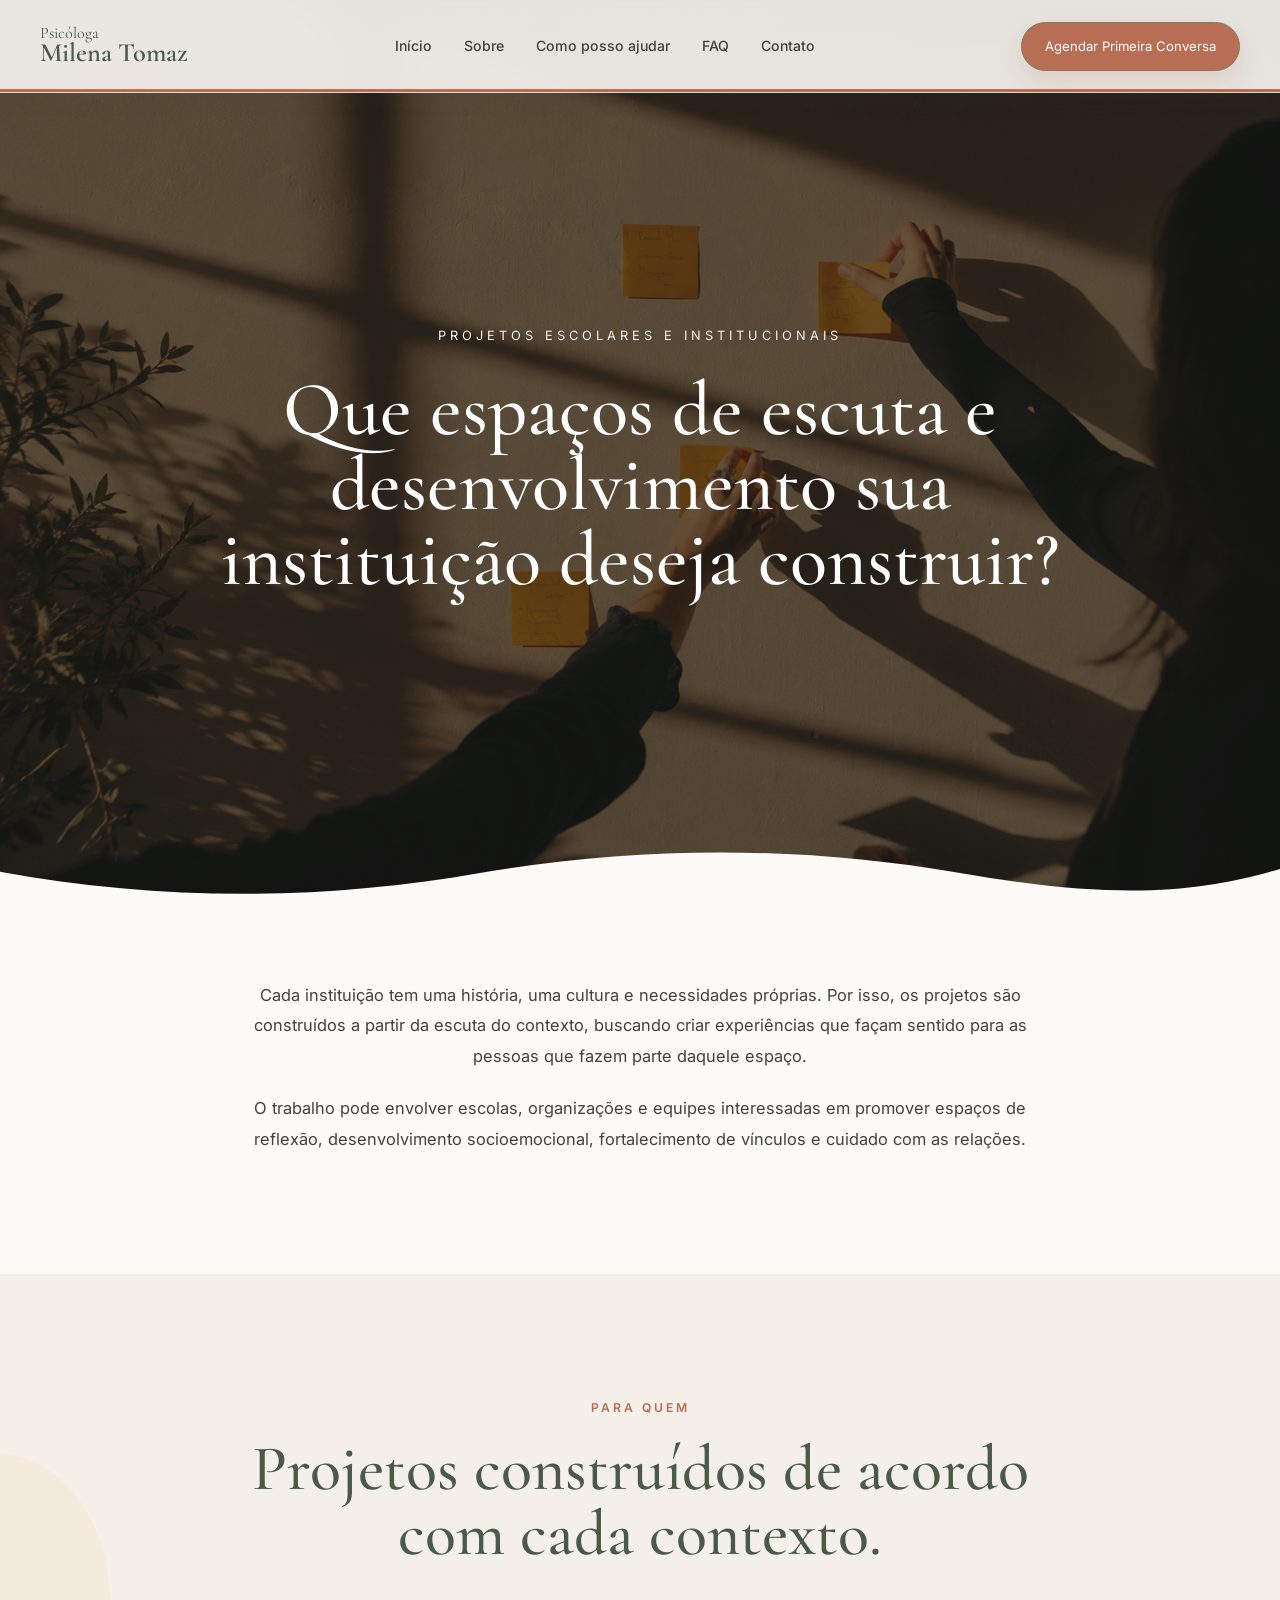
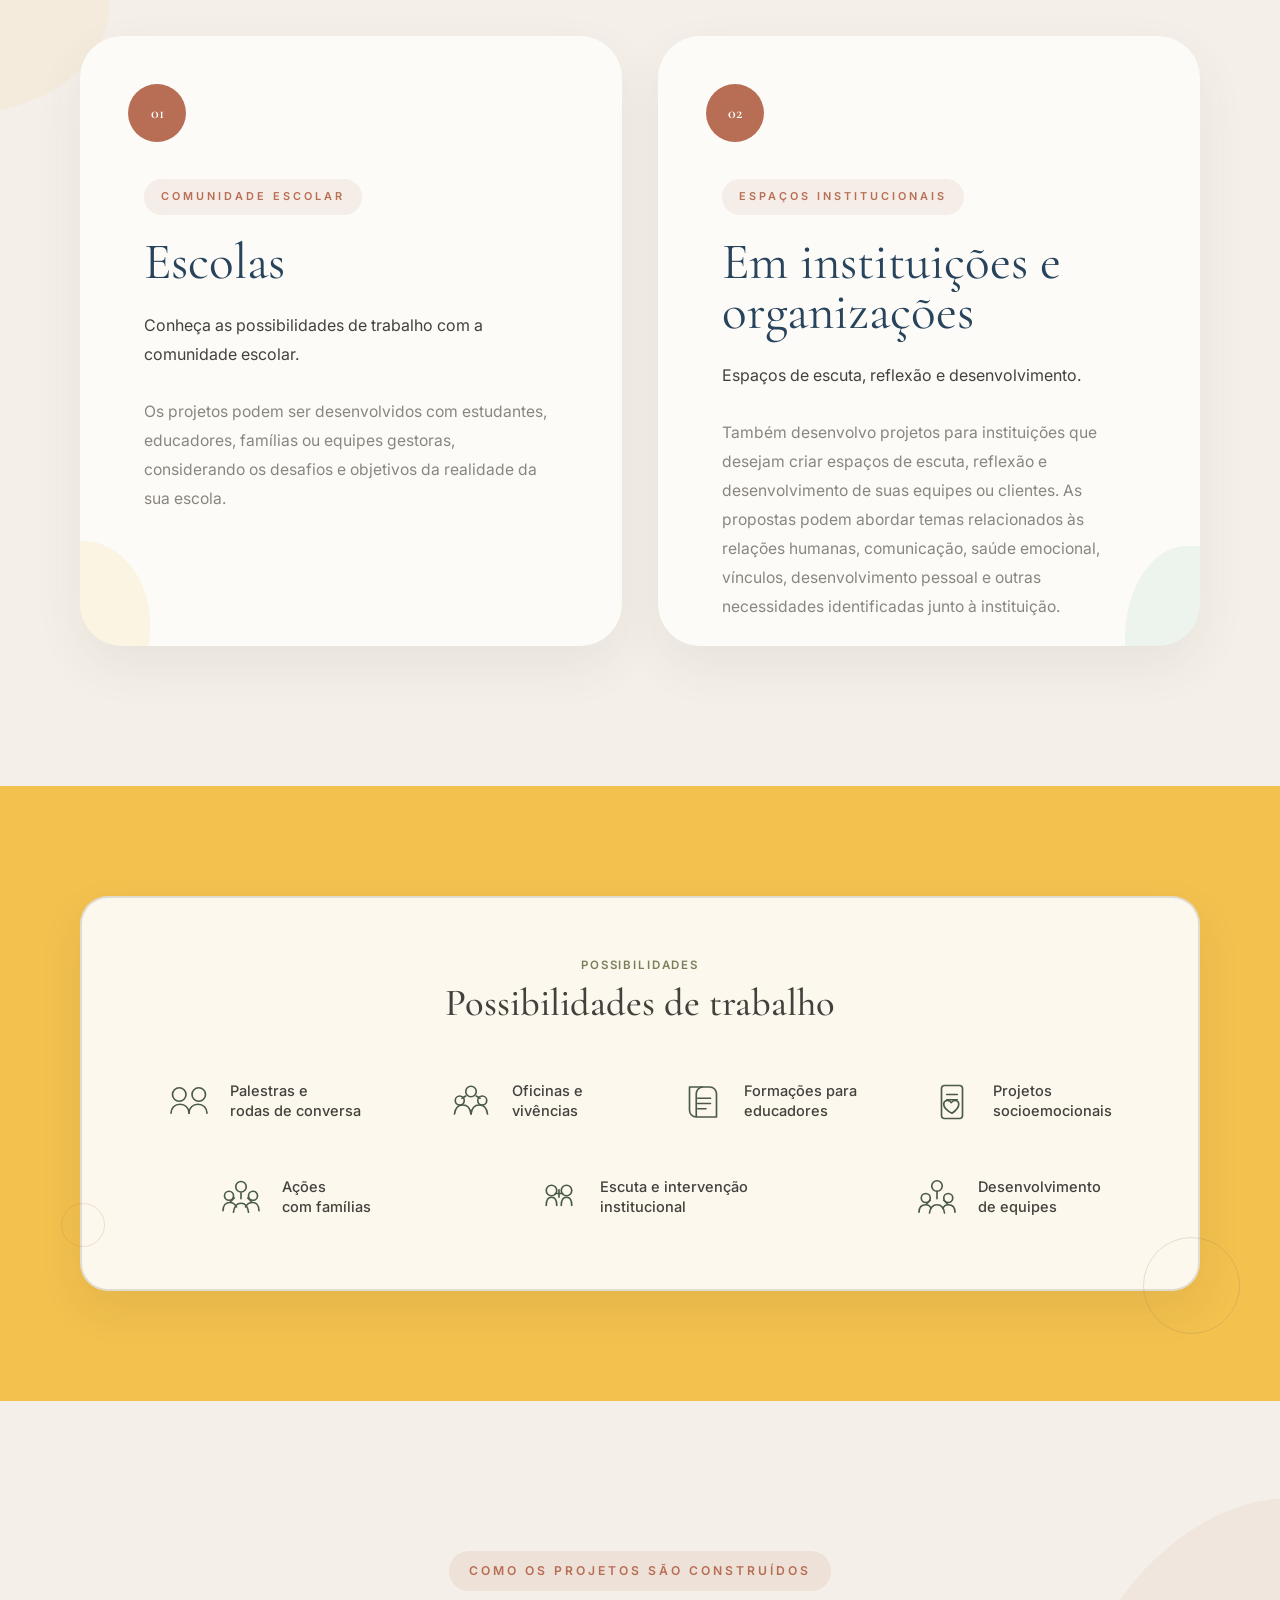
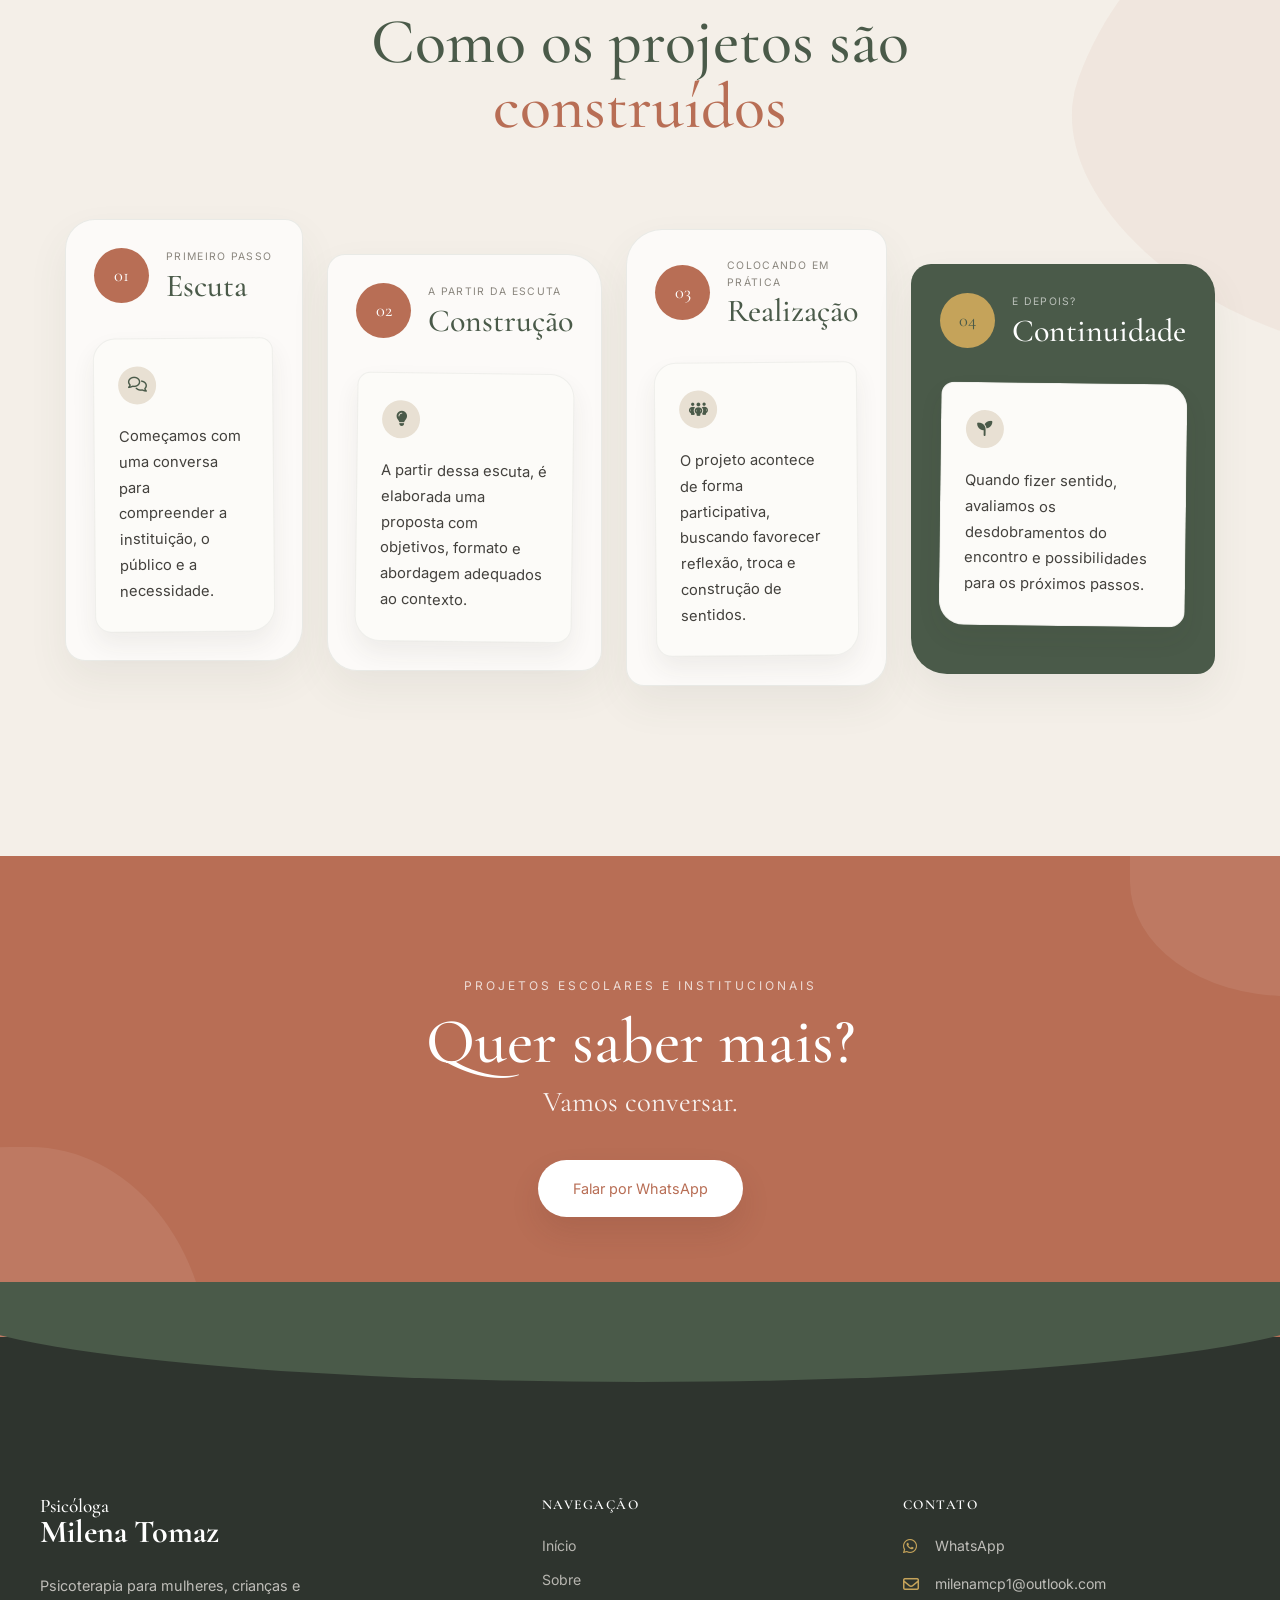
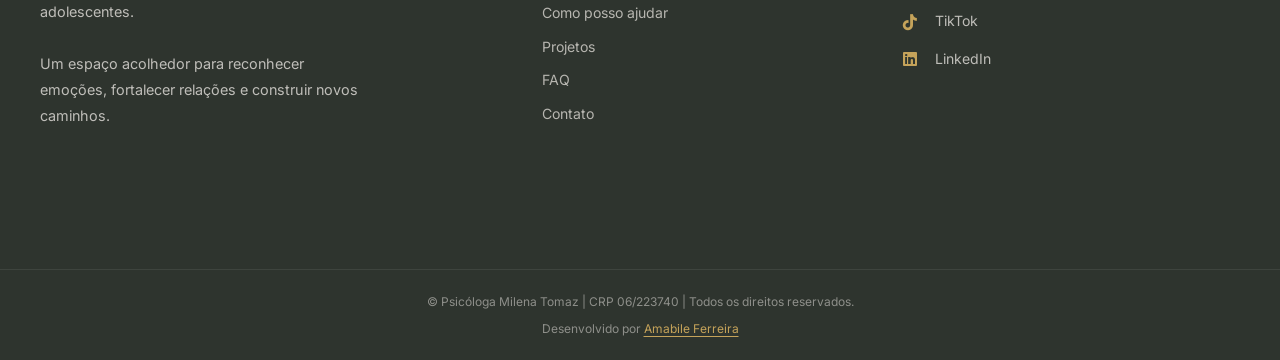
==== commit d2826c2e: "Atualiza conteúdo, botões de WhatsApp, hero de crianças e faz revisão geral do código - Padroniza to" ====
--- a/projetos-escolares-institucionais.html
+++ b/projetos-escolares-institucionais.html
@@ -1,1137 +1,1132 @@
-<!DOCTYPE html>
-
-<html lang="pt-BR">
-
-<head>
-
-    <!-- ======================================================
-         METADADOS
-    ======================================================= -->
-
-    <meta charset="UTF-8">
-
-    <meta name="viewport" content="width=device-width, initial-scale=1.0">
-
-    <meta
-        name="description"
-        content="Projetos escolares e institucionais para promover espaços de escuta, reflexão, desenvolvimento socioemocional e cuidado com as relações."
-    >
-
-    <title>
-        Projetos Escolares e Institucionais | Psicóloga Milena Tomaz
-    </title>
-
-
-    <!-- ======================================================
-         FONTES
-    ======================================================= -->
-
-    <link rel="preconnect" href="https://fonts.googleapis.com">
-
-    <link
-        rel="preconnect"
-        href="https://fonts.gstatic.com"
-        crossorigin
-    >
-
-    <link
-        href="https://fonts.googleapis.com/css2?family=Cormorant+Garamond:wght@400;500;600&family=Inter:wght@300;400;500;600&display=swap"
-        rel="stylesheet"
-    >
-
-
-    <!-- ======================================================
-         ÍCONES
-    ======================================================= -->
-
-    <link
-        rel="stylesheet"
-        href="https://cdnjs.cloudflare.com/ajax/libs/font-awesome/6.5.2/css/all.min.css"
-    >
-
-
-    <!-- ======================================================
-         CSS
-    ======================================================= -->
-
-    <link rel="stylesheet" href="style.css">
-
-</head>
-
-
-<body>
-
-
-    <!-- ======================================================
-         HEADER
-    ======================================================= -->
-
-    <header id="header">
-
-        <div class="container header-container">
-
-
-            <!-- LOGO -->
-
-            <a href="index.html" class="logo">
-
-                Psicóloga
-
-                <strong>
-                    Milena Tomaz
-                </strong>
-
-            </a>
-
-
-            <!-- MENU DESKTOP -->
-
-            <nav aria-label="Navegação principal">
-
-                <div class="menu">
-
-                    <a href="index.html#home">
-                        Início
-                    </a>
-
-                    <a href="index.html#sobre">
-                        Sobre
-                    </a>
-
-                    <a href="index.html#servicos">
-                        Como posso ajudar
-                    </a>
-
-                    <a href="index.html#faq">
-                        FAQ
-                    </a>
-
-                    <a href="index.html#contato">
-                        Contato
-                    </a>
-
-                </div>
-
-            </nav>
-
-
-            <!-- BOTÃO PRINCIPAL -->
-
-            <a
-                href="index.html#contato"
-                class="btn-header"
-            >
-                Agendar Consulta
-            </a>
-
-
-            <!-- MENU MOBILE -->
-
-            <button
-                class="menu-mobile"
-                id="menu-mobile"
-                type="button"
-                aria-label="Abrir Menu"
-                aria-controls="mobile-nav"
-                aria-expanded="false"
-            >
-
-                <span></span>
-                <span></span>
-                <span></span>
-
-            </button>
-
-        </div>
-
-    </header>
-
-
-
-    <!-- ======================================================
-         MENU MOBILE
-    ======================================================= -->
-
-    <nav
-        class="mobile-nav"
-        id="mobile-nav"
-        aria-label="Navegação mobile"
-    >
-
-        <a href="index.html#home">
-            Início
-        </a>
-
-        <a href="index.html#sobre">
-            Sobre
-        </a>
-
-        <a href="index.html#servicos">
-            Como posso ajudar
-        </a>
-
-        <a href="index.html#faq">
-            FAQ
-        </a>
-
-        <a href="index.html#contato">
-            Contato
-        </a>
-
-    </nav>
-
-
-
-    <!-- ======================================================
-         CONTEÚDO PRINCIPAL
-    ======================================================= -->
-
-    <main>
-
-
-        <!-- ==================================================
-             HERO
-        =================================================== -->
-
-        <section class="projects-hero">
-
-            <div class="overlay"></div>
-
-
-            <div class="container">
-
-                <div class="projects-hero-content">
-
-                    <span class="subtitle">
-                        Projetos escolares e institucionais
-                    </span>
-
-                    <h1>
-                        Que espaços de escuta e desenvolvimento
-                        sua instituição deseja construir?
-                    </h1>
-
-                </div>
-
-            </div>
-
-
-            <!-- ONDA DO HERO -->
-
-            <div
-                class="hero-wave"
-                aria-hidden="true"
-            >
-
-                <svg
-                    viewBox="0 0 1440 120"
-                    preserveAspectRatio="none"
-                >
-
-                    <path d="
-                        M0,70
-                        C180,120 360,120 540,72
-                        C720,25 900,25 1080,72
-                        C1260,120 1350,105 1440,65
-                        L1440,120
-                        L0,120
-                        Z
-                    ">
-                    </path>
-
-                </svg>
-
-            </div>
-
-        </section>
-
-
-
-        <!-- ==================================================
-             TEXTO DO HERO
-        =================================================== -->
-
-        <section class="projects-hero-intro">
-
-            <div class="container">
-
-                <div class="projects-hero-intro-content">
-
-                    <p> <h3>
-                        Cada instituição tem uma história, uma cultura e necessidades próprias. Por isso, os projetos são construídos a partir da escuta do contexto,
-                        buscando criar experiências que façam sentido para as pessoas que fazem
-                        parte daquele espaço.
-                    </p></h3>
-
-                    <p> <h3>
-                        O trabalho pode envolver escolas, organizações e equipes interessadas em promover espaços de reflexão, desenvolvimento socioemocional,
-                        fortalecimento de vínculos e cuidado com as relações.
-                    </p></h3>
-
-                </div>
-
-            </div>
-
-        </section>
-
-
-
-        <!-- ==================================================
-             PARA QUEM
-        =================================================== -->
-
-        <section class="projects-audience">
-
-            <div class="container">
-
-
-                <!-- TÍTULO -->
-
-                <div class="section-title">
-
-                    <span>
-                        Para quem
-                    </span>
-
-                    <h2>
-                        Projetos construídos de acordo com cada contexto.
-                    </h2>
-
-                </div>
-
-
-                <!-- CARDS -->
-
-                <div class="projects-audience-grid">
-
-
-                    <!-- ESCOLAS -->
-
-                    <article class="projects-audience-card">
-
-                        <div class="projects-audience-number">
-                            01
-                        </div>
-
-                        <div class="projects-audience-content">
-
-                            <span class="projects-audience-label">
-                                Comunidade escolar
-                            </span>
-
-                            <h3>
-                                Escolas
-                            </h3>
-
-                            <p class="projects-audience-intro">
-                                Conheça as possibilidades de trabalho
-                                com a comunidade escolar.
-                            </p>
-
-                            <div class="projects-audience-detail">
-
-                                <p>
-                                    Os projetos podem ser desenvolvidos com
-                                    estudantes, educadores, famílias ou equipes
-                                    gestoras, considerando os desafios e objetivos
-                                    de cada comunidade escolar.
-                                </p>
-
-                            </div>
-
-                        </div>
-
-                    </article>
-
-
-
-                    <!-- INSTITUIÇÕES E ORGANIZAÇÕES -->
-
-                    <article class="projects-audience-card">
-
-                        <div class="projects-audience-number">
-                            02
-                        </div>
-
-                        <div class="projects-audience-content">
-
-                            <span class="projects-audience-label">
-                                Espaços institucionais
-                            </span>
-
-                            <h3>
-                                Em instituições e organizações
-                            </h3>
-
-                            <p class="projects-audience-intro">
-                                Espaços de escuta, reflexão e desenvolvimento.
-                            </p>
-
-                            <div class="projects-audience-detail">
-
-                                <p>
-                                    Também desenvolvo projetos para instituições
-                                    que desejam criar espaços de escuta, reflexão
-                                    e desenvolvimento de suas equipes ou públicos.
-                                    As propostas podem abordar temas relacionados
-                                    às relações humanas, comunicação, saúde emocional,
-                                    vínculos, desenvolvimento pessoal e outras
-                                    necessidades identificadas junto à instituição.
-                                </p>
-
-                            </div>
-
-                        </div>
-
-                    </article>
-
-                </div>
-
-            </div>
-
-        </section>
-
-
-
- <!-- =========================================================
-     POSSIBILIDADES DE TRABALHO
-========================================================= -->
-
-<section class="projects-possibilities" id="possibilidades">
-
-    <div class="projects-possibilities-frame">
-
-        <!-- Título -->
-        <div class="projects-possibilities-heading">
-            <span class="section-label">
-                Possibilidades
-            </span>
-
-            <h2>
-                Possibilidades de trabalho
-            </h2>
-        </div>
-
-        <!-- Itens -->
-        <div class="projects-possibilities-list">
-
-            <!-- 01 -->
-            <article class="projects-possibility">
-
-                <div class="projects-possibility-icon" aria-hidden="true">
-                    <svg viewBox="0 0 64 64" fill="none">
-                        <path d="M19 31c-5 0-9-4-9-9s4-9 9-9 9 4 9 9-4 9-9 9Z"
-                              stroke="currentColor"
-                              stroke-width="2.2"/>
-
-                        <path d="M45 31c-5 0-9-4-9-9s4-9 9-9 9 4 9 9-4 9-9 9Z"
-                              stroke="currentColor"
-                              stroke-width="2.2"/>
-
-                        <path d="M8 47c0-7 5-12 12-12s12 5 12 12"
-                              stroke="currentColor"
-                              stroke-width="2.2"
-                              stroke-linecap="round"/>
-
-                        <path d="M32 47c0-7 5-12 12-12s12 5 12 12"
-                              stroke="currentColor"
-                              stroke-width="2.2"
-                              stroke-linecap="round"/>
-                    </svg>
-                </div>
-
-                <p>
-                    Palestras e<br>
-                    rodas de conversa
-                </p>
-
-            </article>
-
-
-            <!-- 02 -->
-            <article class="projects-possibility">
-
-                <div class="projects-possibility-icon" aria-hidden="true">
-                    <svg viewBox="0 0 64 64" fill="none">
-                        <circle cx="32" cy="18" r="7"
-                                stroke="currentColor"
-                                stroke-width="2.2"/>
-
-                        <circle cx="17" cy="30" r="6"
-                                stroke="currentColor"
-                                stroke-width="2.2"/>
-
-                        <circle cx="47" cy="30" r="6"
-                                stroke="currentColor"
-                                stroke-width="2.2"/>
-
-                        <path d="M25 24 20 27M39 24l5 3"
-                              stroke="currentColor"
-                              stroke-width="2.2"
-                              stroke-linecap="round"/>
-
-                        <path d="M10 48c1-8 5-12 11-12s10 4 11 12"
-                              stroke="currentColor"
-                              stroke-width="2.2"
-                              stroke-linecap="round"/>
-
-                        <path d="M32 48c1-8 5-12 11-12s10 4 11 12"
-                              stroke="currentColor"
-                              stroke-width="2.2"
-                              stroke-linecap="round"/>
-                    </svg>
-                </div>
-
-                <p>
-                    Oficinas e<br>
-                    vivências
-                </p>
-
-            </article>
-
-
-            <!-- 03 -->
-            <article class="projects-possibility">
-
-                <div class="projects-possibility-icon" aria-hidden="true">
-                    <svg viewBox="0 0 64 64" fill="none">
-                        <path d="M14 12h27c5 0 9 4 9 9v31H23c-5 0-9-4-9-9V12Z"
-                              stroke="currentColor"
-                              stroke-width="2.2"
-                              stroke-linejoin="round"/>
-
-                        <path d="M23 52V21c0-5 4-9 9-9"
-                              stroke="currentColor"
-                              stroke-width="2.2"/>
-
-                        <path d="M25 27h17M25 34h17M25 41h11"
-                              stroke="currentColor"
-                              stroke-width="2.2"
-                              stroke-linecap="round"/>
-                    </svg>
-                </div>
-
-                <p>
-                    Formações para<br>
-                    educadores
-                </p>
-
-            </article>
-
-
-            <!-- 04 -->
-            <article class="projects-possibility">
-
-                <div class="projects-possibility-icon" aria-hidden="true">
-                    <svg viewBox="0 0 64 64" fill="none">
-                        <rect x="18" y="10" width="28" height="44" rx="4"
-                              stroke="currentColor"
-                              stroke-width="2.2"/>
-
-                        <path d="M25 22h14M25 29h14"
-                              stroke="currentColor"
-                              stroke-width="2.2"
-                              stroke-linecap="round"/>
-
-                        <path d="M32 47c6-4 9-7 9-12 0-3-2-5-5-5-2 0-4 1-5 3-1-2-3-3-5-3-3 0-5 2-5 5 0 5 3 8 11 12Z"
-                              stroke="currentColor"
-                              stroke-width="2.2"
-                              stroke-linejoin="round"/>
-                    </svg>
-                </div>
-
-                <p>
-                    Projetos<br>
-                    socioemocionais
-                </p>
-
-            </article>
-
-
-            <!-- 05 -->
-            <article class="projects-possibility">
-
-                <div class="projects-possibility-icon" aria-hidden="true">
-                    <svg viewBox="0 0 64 64" fill="none">
-                        <circle cx="32" cy="17" r="7"
-                                stroke="currentColor"
-                                stroke-width="2.2"/>
-
-                        <circle cx="16" cy="29" r="6"
-                                stroke="currentColor"
-                                stroke-width="2.2"/>
-
-                        <circle cx="48" cy="29" r="6"
-                                stroke="currentColor"
-                                stroke-width="2.2"/>
-
-                        <path d="M32 25v8M23 32l-5 5M41 32l5 5"
-                              stroke="currentColor"
-                              stroke-width="2.2"
-                              stroke-linecap="round"/>
-
-                        <path d="M8 49c0-7 4-11 9-11 4 0 7 2 9 6M56 49c0-7-4-11-9-11-4 0-7 2-9 6"
-                              stroke="currentColor"
-                              stroke-width="2.2"
-                              stroke-linecap="round"/>
-
-                        <path d="M22 51c1-8 4-12 10-12s9 4 10 12"
-                              stroke="currentColor"
-                              stroke-width="2.2"
-                              stroke-linecap="round"/>
-                    </svg>
-                </div>
-
-                <p>
-                    Ações<br>
-                    com famílias
-                </p>
-
-            </article>
-
-
-            <!-- 06 -->
-            <article class="projects-possibility">
-
-                <div class="projects-possibility-icon" aria-hidden="true">
-                    <svg viewBox="0 0 64 64" fill="none">
-                        <circle cx="22" cy="22" r="7"
-                                stroke="currentColor"
-                                stroke-width="2.2"/>
-
-                        <circle cx="42" cy="22" r="7"
-                                stroke="currentColor"
-                                stroke-width="2.2"/>
-
-                        <path d="M15 42c0-7 3-11 7-11s7 4 7 11"
-                              stroke="currentColor"
-                              stroke-width="2.2"
-                              stroke-linecap="round"/>
-
-                        <path d="M35 42c0-7 3-11 7-11s7 4 7 11"
-                              stroke="currentColor"
-                              stroke-width="2.2"
-                              stroke-linecap="round"/>
-
-                        <path d="M27 26h10M32 21v10"
-                              stroke="currentColor"
-                              stroke-width="2.2"
-                              stroke-linecap="round"/>
-                    </svg>
-                </div>
-
-                <p>
-                    Escuta e intervenção<br>
-                    institucional
-                </p>
-
-            </article>
-
-
-            <!-- 07 -->
-            <article class="projects-possibility">
-
-                <div class="projects-possibility-icon" aria-hidden="true">
-                    <svg viewBox="0 0 64 64" fill="none">
-                        <circle cx="32" cy="16" r="7"
-                                stroke="currentColor"
-                                stroke-width="2.2"/>
-
-                        <circle cx="17" cy="32" r="6"
-                                stroke="currentColor"
-                                stroke-width="2.2"/>
-
-                        <circle cx="47" cy="32" r="6"
-                                stroke="currentColor"
-                                stroke-width="2.2"/>
-
-                        <path d="M32 23v10M23 35l-5 5M41 35l5 5"
-                              stroke="currentColor"
-                              stroke-width="2.2"
-                              stroke-linecap="round"/>
-
-                        <path d="M22 52c1-7 4-11 10-11s9 4 10 11"
-                              stroke="currentColor"
-                              stroke-width="2.2"
-                              stroke-linecap="round"/>
-
-                        <path d="M8 51c0-6 3-10 9-10 3 0 6 2 7 5M56 51c0-6-3-10-9-10-3 0-6 2-7 5"
-                              stroke="currentColor"
-                              stroke-width="2.2"
-                              stroke-linecap="round"/>
-                    </svg>
-                </div>
-
-                <p>
-                    Desenvolvimento<br>
-                    de equipes
-                </p>
-
-            </article>
-
-        </div>
-
-    </div>
-
-</section>
-
-
-
-        <!-- ==================================================
-             COMO OS PROJETOS SÃO CONSTRUÍDOS
-        =================================================== -->
-
-        <section class="projects-process">
-
-            <div class="container">
-
-
-                <!-- TÍTULO -->
-
-                <div class="section-title projects-process-title">
-
-                    <span>
-                        Como os projetos são construídos
-                    </span>
-
-                    <h2>
-                        Como os projetos são
-                        <em>construídos</em>
-                    </h2>
-
-                </div>
-
-
-                <!-- ETAPAS -->
-
-                <div class="projects-process-grid">
-
-
-                    <!-- ETAPA 01 -->
-
-                    <article class="projects-process-card">
-
-                        <div class="projects-process-header">
-
-                            <span class="projects-process-number">
-                                01
-                            </span>
-
-                            <div>
-
-                                <small>
-                                    Primeiro passo
-                                </small>
-
-                                <h3>
-                                    Escuta
-                                </h3>
-
-                            </div>
-
-                        </div>
-
-
-                        <div class="projects-process-body">
-
-                            <span
-                                class="projects-process-icon"
-                                aria-hidden="true"
-                            >
-                                <i class="fa-regular fa-comments"></i>
-                            </span>
-
-                            <p>
-                                Começamos com uma conversa para compreender
-                                a instituição, o público e a necessidade.
-                            </p>
-
-                        </div>
-
-                    </article>
-
-
-
-                    <!-- ETAPA 02 -->
-
-                    <article class="projects-process-card">
-
-                        <div class="projects-process-header">
-
-                            <span class="projects-process-number">
-                                02
-                            </span>
-
-                            <div>
-
-                                <small>
-                                    A partir da escuta
-                                </small>
-
-                                <h3>
-                                    Construção
-                                </h3>
-
-                            </div>
-
-                        </div>
-
-
-                        <div class="projects-process-body">
-
-                            <span
-                                class="projects-process-icon"
-                                aria-hidden="true"
-                            >
-                                <i class="fa-solid fa-lightbulb"></i>
-                            </span>
-
-                            <p>
-                                A partir dessa escuta, é elaborada uma
-                                proposta com objetivos, formato e abordagem
-                                adequados ao contexto.
-                            </p>
-
-                        </div>
-
-                    </article>
-
-
-
-                    <!-- ETAPA 03 -->
-
-                    <article class="projects-process-card">
-
-                        <div class="projects-process-header">
-
-                            <span class="projects-process-number">
-                                03
-                            </span>
-
-                            <div>
-
-                                <small>
-                                    Colocando em prática
-                                </small>
-
-                                <h3>
-                                    Realização
-                                </h3>
-
-                            </div>
-
-                        </div>
-
-
-                        <div class="projects-process-body">
-
-                            <span
-                                class="projects-process-icon"
-                                aria-hidden="true"
-                            >
-                                <i class="fa-solid fa-people-group"></i>
-                            </span>
-
-                            <p>
-                                O projeto acontece de forma participativa,
-                                buscando favorecer reflexão, troca e
-                                construção de sentidos.
-                            </p>
-
-                        </div>
-
-                    </article>
-
-
-
-                    <!-- ETAPA 04 -->
-
-                    <article class="projects-process-card projects-process-card-final">
-
-                        <div class="projects-process-header">
-
-                            <span class="projects-process-number">
-                                04
-                            </span>
-
-                            <div>
-
-                                <small>
-                                    E depois?
-                                </small>
-
-                                <h3>
-                                    Continuidade
-                                </h3>
-
-                            </div>
-
-                        </div>
-
-
-                        <div class="projects-process-body">
-
-                            <span
-                                class="projects-process-icon"
-                                aria-hidden="true"
-                            >
-                                <i class="fa-solid fa-seedling"></i>
-                            </span>
-
-                            <p>
-                                Quando fizer sentido, avaliamos os
-                                desdobramentos do encontro e possibilidades
-                                para os próximos passos.
-                            </p>
-
-                        </div>
-
-                    </article>
-
-                </div>
-
-            </div>
-
-        </section>
-
-
-
-        <!-- ==================================================
-             CHAMADA FINAL
-        =================================================== -->
-
-        <section class="projects-cta">
-
-            <div class="container">
-
-                <div class="projects-cta-content">
-
-                    <span>
-                        Projetos escolares e institucionais
-                    </span>
-
-                    <h2>
-                        Quer saber mais?
-                    </h2>
-
-                    <p>
-                        Vamos conversar.
-                    </p>
-
-                    <a
-                        href="index.html#contato"
-                        class="btn"
-                    >
-                        Falar por WhatsApp
-                    </a>
-
-                </div>
-
-            </div>
-
-        </section>
-
-    </main>
-
-
-
-    <!-- ======================================================
-         RODAPÉ
-    ======================================================= -->
-
-    <footer class="footer">
-
-        <div class="container footer-grid">
-
-
-            <!-- MARCA -->
-
-            <div class="footer-brand">
-
-                <h3>
-
-                    Psicóloga
-
-                    <strong>
-                        Milena Tomaz
-                    </strong>
-
-                </h3>
-
-                <p>
-                    Psicoterapia para mulheres,
-                    crianças e adolescentes.
-
-                    <br><br>
-
-                    Um espaço acolhedor para
-                    reconhecer emoções,
-                    fortalecer relações
-                    e construir novos caminhos.
-                </p>
-
-            </div>
-
-
-
-            <!-- NAVEGAÇÃO -->
-
-            <div class="footer-links">
-
-                <h4>
-                    Navegação
-                </h4>
-
-                <div class="footer-menu">
-
-                    <a href="index.html#home">
-                        Início
-                    </a>
-
-                    <a href="index.html#sobre">
-                        Sobre
-                    </a>
-
-                    <a href="index.html#servicos">
-                        Como posso ajudar
-                    </a>
-
-                    <a href="index.html#projetos">
-                        Projetos
-                    </a>
-
-                    <a href="index.html#faq">
-                        FAQ
-                    </a>
-
-                    <a href="index.html#contato">
-                        Contato
-                    </a>
-
-                </div>
-
-            </div>
-
-
-
-            <!-- CONTATOS -->
-
-            <div class="footer-contact">
-
-                <h4>
-                    Contato
-                </h4>
-
-                <div class="footer-contact-list">
-
-
-                    <div class="footer-contact-item">
-
-                        <i class="fa-brands fa-whatsapp"></i>
-
-                        <a
-                            href="https://wa.me/5500000000000"
-                            target="_blank"
-                            rel="noopener noreferrer"
-                        >
-                            WhatsApp
-                        </a>
-
-                    </div>
-
-
-
-                    <div class="footer-contact-item">
-
-                        <i class="fa-regular fa-envelope"></i>
-
-                        <a href="mailto:contato@psimilenatomaz.com.br">
-                            contato@psimilenatomaz.com.br
-                        </a>
-
-                    </div>
-
-
-
-                    <div class="footer-contact-item">
-
-                        <i class="fa-brands fa-instagram"></i>
-
-                        <a
-                            href="#"
-                            target="_blank"
-                            rel="noopener noreferrer"
-                        >
-                            Instagram
-                        </a>
-
-                    </div>
-
-
-
-                    <div class="footer-contact-item">
-
-                        <i class="fa-brands fa-tiktok"></i>
-
-                        <a
-                            href="#"
-                            target="_blank"
-                            rel="noopener noreferrer"
-                        >
-                            TikTok
-                        </a>
-
-                    </div>
-
-
-
-                    <div class="footer-contact-item">
-
-                        <i class="fa-brands fa-linkedin"></i>
-
-                        <a
-                            href="#"
-                            target="_blank"
-                            rel="noopener noreferrer"
-                        >
-                            LinkedIn
-                        </a>
-
-                    </div>
-
-                </div>
-
-            </div>
-
-        </div>
-
-
-
-        <!-- RODAPÉ INFERIOR -->
-
-        <div class="footer-bottom">
-
-            <div class="container">
-
-                <p>
-                    © 2026 Psicóloga Milena Tomaz.
-                    Todos os direitos reservados.
-                </p>
-
-            </div>
-
-        </div>
-
-    </footer>
-
-
-
-    <!-- ======================================================
-         JAVASCRIPT
-    ======================================================= -->
-
-    <script src="script.js"></script>
-
-</body>
-
+<!DOCTYPE html>
+
+<html lang="pt-BR">
+
+<head>
+
+    <!-- ======================================================
+         METADADOS
+    ======================================================= -->
+
+    <meta charset="UTF-8">
+
+    <meta name="viewport" content="width=device-width, initial-scale=1.0">
+
+    <meta
+        name="description"
+        content="Projetos escolares e institucionais para promover espaços de escuta, reflexão, desenvolvimento socioemocional e cuidado com as relações."
+    >
+
+    <title>
+        Projetos escolares e institucionais | Psicóloga Milena Tomaz
+    </title>
+
+
+    <!-- ======================================================
+         FONTES
+    ======================================================= -->
+
+    <link rel="preconnect" href="https://fonts.googleapis.com">
+
+    <link
+        rel="preconnect"
+        href="https://fonts.gstatic.com"
+        crossorigin
+    >
+
+    <link
+        href="https://fonts.googleapis.com/css2?family=Cormorant+Garamond:wght@400;500;600&family=Inter:wght@300;400;500;600&display=swap"
+        rel="stylesheet"
+    >
+
+
+    <!-- ======================================================
+         ÍCONES
+    ======================================================= -->
+
+    <link
+        rel="stylesheet"
+        href="https://cdnjs.cloudflare.com/ajax/libs/font-awesome/6.5.2/css/all.min.css"
+    >
+
+
+    <!-- ======================================================
+         CSS
+    ======================================================= -->
+
+    <link rel="stylesheet" href="style.css">
+
+</head>
+
+
+<body>
+
+
+    <!-- ======================================================
+         HEADER
+    ======================================================= -->
+
+    <header id="header">
+
+        <div class="container header-container">
+
+
+            <!-- LOGO -->
+
+            <a href="index.html" class="logo">
+
+                Psicóloga
+
+                <strong>
+                    Milena Tomaz
+                </strong>
+
+            </a>
+
+
+            <!-- MENU DESKTOP -->
+
+            <nav aria-label="Navegação principal">
+
+                <div class="menu">
+
+                    <a href="index.html#home">
+                        Início
+                    </a>
+
+                    <a href="index.html#sobre">
+                        Sobre
+                    </a>
+
+                    <a href="index.html#servicos">
+                        Como posso ajudar
+                    </a>
+
+                    <a href="index.html#faq">
+                        FAQ
+                    </a>
+
+                    <a href="index.html#contato">
+                        Contato
+                    </a>
+
+                </div>
+
+            </nav>
+
+
+            <!-- BOTÃO PRINCIPAL -->
+
+            <a
+                href="https://wa.me/5511981116469"
+                class="btn-header"
+                target="_blank"
+                rel="noopener noreferrer"
+            >
+                Agendar Primeira Conversa
+            </a>
+
+
+            <!-- MENU MOBILE -->
+
+            <button
+                class="menu-mobile"
+                id="menu-mobile"
+                type="button"
+                aria-label="Abrir Menu"
+                aria-controls="mobile-nav"
+                aria-expanded="false"
+            >
+
+                <span></span>
+                <span></span>
+                <span></span>
+
+            </button>
+
+        </div>
+
+    </header>
+
+
+
+    <!-- ======================================================
+         MENU MOBILE
+    ======================================================= -->
+
+    <nav
+        class="mobile-nav"
+        id="mobile-nav"
+        aria-label="Navegação mobile"
+    >
+
+        <a href="index.html#home">
+            Início
+        </a>
+
+        <a href="index.html#sobre">
+            Sobre
+        </a>
+
+        <a href="index.html#servicos">
+            Como posso ajudar
+        </a>
+
+        <a href="index.html#faq">
+            FAQ
+        </a>
+
+        <a href="index.html#contato">
+            Contato
+        </a>
+
+    </nav>
+
+
+
+    <!-- ======================================================
+         CONTEÚDO PRINCIPAL
+    ======================================================= -->
+
+    <main>
+
+
+        <!-- ==================================================
+             HERO
+        =================================================== -->
+
+        <section class="projects-hero">
+
+            <div class="overlay"></div>
+
+
+            <div class="container">
+
+                <div class="projects-hero-content">
+
+                    <span class="subtitle">
+                        Projetos escolares e institucionais
+                    </span>
+
+                    <h1>
+                        Que espaços de escuta e desenvolvimento
+                        sua instituição deseja construir?
+                    </h1>
+
+                </div>
+
+            </div>
+
+
+            <!-- ONDA DO HERO -->
+
+            <div
+                class="hero-wave"
+                aria-hidden="true"
+            >
+
+                <svg
+                    viewBox="0 0 1440 120"
+                    preserveAspectRatio="none"
+                >
+
+                    <path d="
+                        M0,70
+                        C180,120 360,120 540,72
+                        C720,25 900,25 1080,72
+                        C1260,120 1350,105 1440,65
+                        L1440,120
+                        L0,120
+                        Z
+                    ">
+                    </path>
+
+                </svg>
+
+            </div>
+
+        </section>
+
+
+
+        <!-- ==================================================
+             TEXTO DO HERO
+        =================================================== -->
+
+        <section class="projects-hero-intro">
+
+            <div class="container">
+
+                <div class="projects-hero-intro-content">
+
+                    <p>
+                        Cada instituição tem uma história, uma cultura e necessidades próprias. Por isso, os projetos são construídos a partir da escuta do contexto,
+                        buscando criar experiências que façam sentido para as pessoas que fazem
+                        parte daquele espaço.
+                    </p>
+
+                    <p>
+                        O trabalho pode envolver escolas, organizações e equipes interessadas em promover espaços de reflexão, desenvolvimento socioemocional,
+                        fortalecimento de vínculos e cuidado com as relações.
+                    </p>
+
+                </div>
+
+            </div>
+
+        </section>
+
+
+
+        <!-- ==================================================
+             PARA QUEM
+        =================================================== -->
+
+        <section class="projects-audience">
+
+            <div class="container">
+
+
+                <!-- TÍTULO -->
+
+                <div class="section-title">
+
+                    <span>
+                        Para quem
+                    </span>
+
+                    <h2>
+                        Projetos construídos de acordo com cada contexto.
+                    </h2>
+
+                </div>
+
+
+                <!-- CARDS -->
+
+                <div class="projects-audience-grid">
+
+
+                    <!-- ESCOLAS -->
+
+                    <article class="projects-audience-card">
+
+                        <div class="projects-audience-number">
+                            01
+                        </div>
+
+                        <div class="projects-audience-content">
+
+                            <span class="projects-audience-label">
+                                Comunidade escolar
+                            </span>
+
+                            <h3>
+                                Escolas
+                            </h3>
+
+                            <p class="projects-audience-intro">
+                                Conheça as possibilidades de trabalho
+                                com a comunidade escolar.
+                            </p>
+
+                            <div class="projects-audience-detail">
+
+                                <p>
+                                    Os projetos podem ser desenvolvidos com
+                                    estudantes, educadores, famílias ou equipes
+                                    gestoras, considerando os desafios e objetivos
+                                    da realidade da sua escola.
+                                </p>
+
+                            </div>
+
+                        </div>
+
+                    </article>
+
+
+
+                    <!-- INSTITUIÇÕES E ORGANIZAÇÕES -->
+
+                    <article class="projects-audience-card">
+
+                        <div class="projects-audience-number">
+                            02
+                        </div>
+
+                        <div class="projects-audience-content">
+
+                            <span class="projects-audience-label">
+                                Espaços institucionais
+                            </span>
+
+                            <h3>
+                                Em instituições e organizações
+                            </h3>
+
+                            <p class="projects-audience-intro">
+                                Espaços de escuta, reflexão e desenvolvimento.
+                            </p>
+
+                            <div class="projects-audience-detail">
+
+                                <p>
+                                    Também desenvolvo projetos para instituições
+                                    que desejam criar espaços de escuta, reflexão
+                                    e desenvolvimento de suas equipes ou clientes.
+                                    As propostas podem abordar temas relacionados
+                                    às relações humanas, comunicação, saúde emocional,
+                                    vínculos, desenvolvimento pessoal e outras
+                                    necessidades identificadas junto à instituição.
+                                </p>
+
+                            </div>
+
+                        </div>
+
+                    </article>
+
+                </div>
+
+            </div>
+
+        </section>
+
+
+
+ <!-- =========================================================
+     POSSIBILIDADES DE TRABALHO
+========================================================= -->
+
+<section class="projects-possibilities" id="possibilidades">
+
+    <div class="projects-possibilities-frame">
+
+        <!-- Título -->
+        <div class="projects-possibilities-heading">
+            <span class="section-label">
+                Possibilidades
+            </span>
+
+            <h2>
+                Possibilidades de trabalho
+            </h2>
+        </div>
+
+        <!-- Itens -->
+        <div class="projects-possibilities-list">
+
+            <!-- 01 -->
+            <article class="projects-possibility">
+
+                <div class="projects-possibility-icon" aria-hidden="true">
+                    <svg viewBox="0 0 64 64" fill="none">
+                        <path d="M19 31c-5 0-9-4-9-9s4-9 9-9 9 4 9 9-4 9-9 9Z"
+                              stroke="currentColor"
+                              stroke-width="2.2"/>
+
+                        <path d="M45 31c-5 0-9-4-9-9s4-9 9-9 9 4 9 9-4 9-9 9Z"
+                              stroke="currentColor"
+                              stroke-width="2.2"/>
+
+                        <path d="M8 47c0-7 5-12 12-12s12 5 12 12"
+                              stroke="currentColor"
+                              stroke-width="2.2"
+                              stroke-linecap="round"/>
+
+                        <path d="M32 47c0-7 5-12 12-12s12 5 12 12"
+                              stroke="currentColor"
+                              stroke-width="2.2"
+                              stroke-linecap="round"/>
+                    </svg>
+                </div>
+
+                <p>
+                    Palestras e<br>
+                    rodas de conversa
+                </p>
+
+            </article>
+
+
+            <!-- 02 -->
+            <article class="projects-possibility">
+
+                <div class="projects-possibility-icon" aria-hidden="true">
+                    <svg viewBox="0 0 64 64" fill="none">
+                        <circle cx="32" cy="18" r="7"
+                                stroke="currentColor"
+                                stroke-width="2.2"/>
+
+                        <circle cx="17" cy="30" r="6"
+                                stroke="currentColor"
+                                stroke-width="2.2"/>
+
+                        <circle cx="47" cy="30" r="6"
+                                stroke="currentColor"
+                                stroke-width="2.2"/>
+
+                        <path d="M25 24 20 27M39 24l5 3"
+                              stroke="currentColor"
+                              stroke-width="2.2"
+                              stroke-linecap="round"/>
+
+                        <path d="M10 48c1-8 5-12 11-12s10 4 11 12"
+                              stroke="currentColor"
+                              stroke-width="2.2"
+                              stroke-linecap="round"/>
+
+                        <path d="M32 48c1-8 5-12 11-12s10 4 11 12"
+                              stroke="currentColor"
+                              stroke-width="2.2"
+                              stroke-linecap="round"/>
+                    </svg>
+                </div>
+
+                <p>
+                    Oficinas e<br>
+                    vivências
+                </p>
+
+            </article>
+
+
+            <!-- 03 -->
+            <article class="projects-possibility">
+
+                <div class="projects-possibility-icon" aria-hidden="true">
+                    <svg viewBox="0 0 64 64" fill="none">
+                        <path d="M14 12h27c5 0 9 4 9 9v31H23c-5 0-9-4-9-9V12Z"
+                              stroke="currentColor"
+                              stroke-width="2.2"
+                              stroke-linejoin="round"/>
+
+                        <path d="M23 52V21c0-5 4-9 9-9"
+                              stroke="currentColor"
+                              stroke-width="2.2"/>
+
+                        <path d="M25 27h17M25 34h17M25 41h11"
+                              stroke="currentColor"
+                              stroke-width="2.2"
+                              stroke-linecap="round"/>
+                    </svg>
+                </div>
+
+                <p>
+                    Formações para<br>
+                    educadores
+                </p>
+
+            </article>
+
+
+            <!-- 04 -->
+            <article class="projects-possibility">
+
+                <div class="projects-possibility-icon" aria-hidden="true">
+                    <svg viewBox="0 0 64 64" fill="none">
+                        <rect x="18" y="10" width="28" height="44" rx="4"
+                              stroke="currentColor"
+                              stroke-width="2.2"/>
+
+                        <path d="M25 22h14M25 29h14"
+                              stroke="currentColor"
+                              stroke-width="2.2"
+                              stroke-linecap="round"/>
+
+                        <path d="M32 47c6-4 9-7 9-12 0-3-2-5-5-5-2 0-4 1-5 3-1-2-3-3-5-3-3 0-5 2-5 5 0 5 3 8 11 12Z"
+                              stroke="currentColor"
+                              stroke-width="2.2"
+                              stroke-linejoin="round"/>
+                    </svg>
+                </div>
+
+                <p>
+                    Projetos<br>
+                    socioemocionais
+                </p>
+
+            </article>
+
+
+            <!-- 05 -->
+            <article class="projects-possibility">
+
+                <div class="projects-possibility-icon" aria-hidden="true">
+                    <svg viewBox="0 0 64 64" fill="none">
+                        <circle cx="32" cy="17" r="7"
+                                stroke="currentColor"
+                                stroke-width="2.2"/>
+
+                        <circle cx="16" cy="29" r="6"
+                                stroke="currentColor"
+                                stroke-width="2.2"/>
+
+                        <circle cx="48" cy="29" r="6"
+                                stroke="currentColor"
+                                stroke-width="2.2"/>
+
+                        <path d="M32 25v8M23 32l-5 5M41 32l5 5"
+                              stroke="currentColor"
+                              stroke-width="2.2"
+                              stroke-linecap="round"/>
+
+                        <path d="M8 49c0-7 4-11 9-11 4 0 7 2 9 6M56 49c0-7-4-11-9-11-4 0-7 2-9 6"
+                              stroke="currentColor"
+                              stroke-width="2.2"
+                              stroke-linecap="round"/>
+
+                        <path d="M22 51c1-8 4-12 10-12s9 4 10 12"
+                              stroke="currentColor"
+                              stroke-width="2.2"
+                              stroke-linecap="round"/>
+                    </svg>
+                </div>
+
+                <p>
+                    Ações<br>
+                    com famílias
+                </p>
+
+            </article>
+
+
+            <!-- 06 -->
+            <article class="projects-possibility">
+
+                <div class="projects-possibility-icon" aria-hidden="true">
+                    <svg viewBox="0 0 64 64" fill="none">
+                        <circle cx="22" cy="22" r="7"
+                                stroke="currentColor"
+                                stroke-width="2.2"/>
+
+                        <circle cx="42" cy="22" r="7"
+                                stroke="currentColor"
+                                stroke-width="2.2"/>
+
+                        <path d="M15 42c0-7 3-11 7-11s7 4 7 11"
+                              stroke="currentColor"
+                              stroke-width="2.2"
+                              stroke-linecap="round"/>
+
+                        <path d="M35 42c0-7 3-11 7-11s7 4 7 11"
+                              stroke="currentColor"
+                              stroke-width="2.2"
+                              stroke-linecap="round"/>
+
+                        <path d="M27 26h10M32 21v10"
+                              stroke="currentColor"
+                              stroke-width="2.2"
+                              stroke-linecap="round"/>
+                    </svg>
+                </div>
+
+                <p>
+                    Escuta e intervenção<br>
+                    institucional
+                </p>
+
+            </article>
+
+
+            <!-- 07 -->
+            <article class="projects-possibility">
+
+                <div class="projects-possibility-icon" aria-hidden="true">
+                    <svg viewBox="0 0 64 64" fill="none">
+                        <circle cx="32" cy="16" r="7"
+                                stroke="currentColor"
+                                stroke-width="2.2"/>
+
+                        <circle cx="17" cy="32" r="6"
+                                stroke="currentColor"
+                                stroke-width="2.2"/>
+
+                        <circle cx="47" cy="32" r="6"
+                                stroke="currentColor"
+                                stroke-width="2.2"/>
+
+                        <path d="M32 23v10M23 35l-5 5M41 35l5 5"
+                              stroke="currentColor"
+                              stroke-width="2.2"
+                              stroke-linecap="round"/>
+
+                        <path d="M22 52c1-7 4-11 10-11s9 4 10 11"
+                              stroke="currentColor"
+                              stroke-width="2.2"
+                              stroke-linecap="round"/>
+
+                        <path d="M8 51c0-6 3-10 9-10 3 0 6 2 7 5M56 51c0-6-3-10-9-10-3 0-6 2-7 5"
+                              stroke="currentColor"
+                              stroke-width="2.2"
+                              stroke-linecap="round"/>
+                    </svg>
+                </div>
+
+                <p>
+                    Desenvolvimento<br>
+                    de equipes
+                </p>
+
+            </article>
+
+        </div>
+
+    </div>
+
+</section>
+
+
+
+        <!-- ==================================================
+             COMO OS PROJETOS SÃO CONSTRUÍDOS
+        =================================================== -->
+
+        <section class="projects-process">
+
+            <div class="container">
+
+
+                <!-- TÍTULO -->
+
+                <div class="section-title projects-process-title">
+
+                    <span>
+                        Como os projetos são construídos
+                    </span>
+
+                    <h2>
+                        Como os projetos são
+                        <em>construídos</em>
+                    </h2>
+
+                </div>
+
+
+                <!-- ETAPAS -->
+
+                <div class="projects-process-grid">
+
+
+                    <!-- ETAPA 01 -->
+
+                    <article class="projects-process-card">
+
+                        <div class="projects-process-header">
+
+                            <span class="projects-process-number">
+                                01
+                            </span>
+
+                            <div>
+
+                                <small>
+                                    Primeiro passo
+                                </small>
+
+                                <h3>
+                                    Escuta
+                                </h3>
+
+                            </div>
+
+                        </div>
+
+
+                        <div class="projects-process-body">
+
+                            <span
+                                class="projects-process-icon"
+                                aria-hidden="true"
+                            >
+                                <i class="fa-regular fa-comments"></i>
+                            </span>
+
+                            <p>
+                                Começamos com uma conversa para compreender
+                                a instituição, o público e a necessidade.
+                            </p>
+
+                        </div>
+
+                    </article>
+
+
+
+                    <!-- ETAPA 02 -->
+
+                    <article class="projects-process-card">
+
+                        <div class="projects-process-header">
+
+                            <span class="projects-process-number">
+                                02
+                            </span>
+
+                            <div>
+
+                                <small>
+                                    A partir da escuta
+                                </small>
+
+                                <h3>
+                                    Construção
+                                </h3>
+
+                            </div>
+
+                        </div>
+
+
+                        <div class="projects-process-body">
+
+                            <span
+                                class="projects-process-icon"
+                                aria-hidden="true"
+                            >
+                                <i class="fa-solid fa-lightbulb"></i>
+                            </span>
+
+                            <p>
+                                A partir dessa escuta, é elaborada uma
+                                proposta com objetivos, formato e abordagem
+                                adequados ao contexto.
+                            </p>
+
+                        </div>
+
+                    </article>
+
+
+
+                    <!-- ETAPA 03 -->
+
+                    <article class="projects-process-card">
+
+                        <div class="projects-process-header">
+
+                            <span class="projects-process-number">
+                                03
+                            </span>
+
+                            <div>
+
+                                <small>
+                                    Colocando em prática
+                                </small>
+
+                                <h3>
+                                    Realização
+                                </h3>
+
+                            </div>
+
+                        </div>
+
+
+                        <div class="projects-process-body">
+
+                            <span
+                                class="projects-process-icon"
+                                aria-hidden="true"
+                            >
+                                <i class="fa-solid fa-people-group"></i>
+                            </span>
+
+                            <p>
+                                O projeto acontece de forma participativa,
+                                buscando favorecer reflexão, troca e
+                                construção de sentidos.
+                            </p>
+
+                        </div>
+
+                    </article>
+
+
+
+                    <!-- ETAPA 04 -->
+
+                    <article class="projects-process-card projects-process-card-final">
+
+                        <div class="projects-process-header">
+
+                            <span class="projects-process-number">
+                                04
+                            </span>
+
+                            <div>
+
+                                <small>
+                                    E depois?
+                                </small>
+
+                                <h3>
+                                    Continuidade
+                                </h3>
+
+                            </div>
+
+                        </div>
+
+
+                        <div class="projects-process-body">
+
+                            <span
+                                class="projects-process-icon"
+                                aria-hidden="true"
+                            >
+                                <i class="fa-solid fa-seedling"></i>
+                            </span>
+
+                            <p>
+                                Quando fizer sentido, avaliamos os
+                                desdobramentos do encontro e possibilidades
+                                para os próximos passos.
+                            </p>
+
+                        </div>
+
+                    </article>
+
+                </div>
+
+            </div>
+
+        </section>
+
+
+
+        <!-- ==================================================
+             CHAMADA FINAL
+        =================================================== -->
+
+        <section class="projects-cta">
+
+            <div class="container">
+
+                <div class="projects-cta-content">
+
+                    <span>
+                        Projetos escolares e institucionais
+                    </span>
+
+                    <h2>
+                        Quer saber mais?
+                    </h2>
+
+                    <p>
+                        Vamos conversar.
+                    </p>
+
+                    <a
+                        href="https://wa.me/5511981116469"
+                        class="btn"
+                        target="_blank"
+                        rel="noopener noreferrer"
+                    >
+                        Falar por WhatsApp
+                    </a>
+
+                </div>
+
+            </div>
+
+        </section>
+
+    </main>
+
+
+
+    <!-- ======================================================
+         RODAPÉ
+    ======================================================= -->
+
+    <footer class="footer">
+
+        <div class="container footer-grid">
+
+
+            <!-- MARCA -->
+
+            <div class="footer-brand">
+
+                <h3>
+
+                    Psicóloga
+
+                    <strong>
+                        Milena Tomaz
+                    </strong>
+
+                </h3>
+
+                <p>
+                    Psicoterapia para mulheres,
+                    crianças e adolescentes.
+
+                    <br><br>
+
+                    Um espaço acolhedor para
+                    reconhecer emoções,
+                    fortalecer relações
+                    e construir novos caminhos.
+                </p>
+
+            </div>
+
+
+
+            <!-- NAVEGAÇÃO -->
+
+            <div class="footer-links">
+
+                <h4>
+                    Navegação
+                </h4>
+
+                <div class="footer-menu">
+
+                    <a href="index.html#home">
+                        Início
+                    </a>
+
+                    <a href="index.html#sobre">
+                        Sobre
+                    </a>
+
+                    <a href="index.html#servicos">
+                        Como posso ajudar
+                    </a>
+
+                    <a href="index.html#projetos">
+                        Projetos
+                    </a>
+
+                    <a href="index.html#faq">
+                        FAQ
+                    </a>
+
+                    <a href="index.html#contato">
+                        Contato
+                    </a>
+
+                </div>
+
+            </div>
+
+
+
+            <!-- CONTATOS -->
+
+            <div class="footer-contact">
+
+                <h4>
+                    Contato
+                </h4>
+
+                <div class="footer-contact-list">
+
+
+                    <div class="footer-contact-item">
+
+                        <i class="fa-brands fa-whatsapp"></i>
+
+                        <a
+                            href="https://wa.me/5511981116469"
+                            target="_blank"
+                            rel="noopener noreferrer"
+                        >
+                            WhatsApp
+                        </a>
+
+                    </div>
+
+
+
+                    <div class="footer-contact-item">
+
+                        <i class="fa-regular fa-envelope"></i>
+
+                        <a href="mailto:milenamcp1@outlook.com">
+                            milenamcp1@outlook.com
+                        </a>
+
+                    </div>
+
+
+
+                    <div class="footer-contact-item">
+
+                        <i class="fa-brands fa-tiktok"></i>
+
+                        <a
+                            href="https://www.tiktok.com/@milenatomaz.psi?_r=1&amp;_t=ZS-99oEIDYCB5I"
+                            target="_blank"
+                            rel="noopener noreferrer"
+                        >
+                            TikTok
+                        </a>
+
+                    </div>
+
+
+
+                    <div class="footer-contact-item">
+
+                        <i class="fa-brands fa-linkedin"></i>
+
+                        <a
+                            href="https://www.linkedin.com/in/milena-tomaz-0a492913b?utm_source=share_via&amp;utm_content=profile&amp;utm_medium=member_android"
+                            target="_blank"
+                            rel="noopener noreferrer"
+                        >
+                            LinkedIn
+                        </a>
+
+                    </div>
+
+                </div>
+
+            </div>
+
+        </div>
+
+
+
+        <!-- RODAPÉ INFERIOR -->
+
+        <div class="footer-bottom">
+
+            <div class="container">
+
+                <p>
+                    © Psicóloga Milena Tomaz | CRP 06/223740 | Todos os direitos reservados.
+                </p>
+
+                <p class="footer-credit">
+                    Desenvolvido por
+                    <a href="https://wa.me/5511941161749?text=Oi%21%20Vi%20o%20site%20da%20Milena%20e%20queria%20fazer%20uma%20cota%C3%A7%C3%A3o."
+                        target="_blank" rel="noopener noreferrer">
+                        Amabile Ferreira
+                    </a>
+                </p>
+
+            </div>
+
+        </div>
+
+    </footer>
+
+
+
+    <!-- ======================================================
+         JAVASCRIPT
+    ======================================================= -->
+
+    <script src="script.js"></script>
+
+</body>
+
 </html>
--- a/style.css
+++ b/style.css
@@ -23,13 +23,13 @@
     font-family: 'Inter', sans-serif;
     background: var(--white);
     color: var(--text);
-    line-height: 1.7;
+    line-height: 1.6;
     overflow-x: hidden;
 }
 
 img {
     display: block;
-    width: 100%;
+    max-width: 100%;
 }
 
 a {
@@ -45,7 +45,7 @@
     border: none;
     background: none;
     cursor: pointer;
-    font-family: inherit;
+    font: inherit;
 }
 
 
@@ -72,15 +72,16 @@
     /* CORES DE DESTAQUE */
 
     --terracotta: #B86E55;
-    --terracotta-light: #E8CEC4;
+    --terracotta-light: #D9A18D;
 
     --ocre: #C5A35A;
     --ocre-light: #E9DEC3;
 
 
-    /* MARROM */
+    /* MARROM / NEUTRO */
 
     --brown: #6E5E4D;
+    --gray: #8A867E;
 
 
     /* TEXTO */
@@ -90,16 +91,16 @@
 
     /* SOMBRAS */
 
-    --shadow: 0 20px 45px rgba(74, 90, 73, .10);
-
-    --shadow-hover: 0 30px 65px rgba(74, 90, 73, .16);
+    --shadow: 0 20px 45px rgba(0, 0, 0, .08);
+
+    --shadow-hover: 0 35px 65px rgba(0, 0, 0, .12);
 
 
     /* ESTRUTURA */
 
-    --radius: 22px;
-
-    --transition: .35s ease;
+    --radius: 18px;
+
+    --transition: .45s ease;
 
     --container: 1200px;
 
@@ -121,6 +122,12 @@
 
     line-height: 1.2;
 
+    font-weight: 500;
+
+}
+
+h4 {
+
     font-weight: 600;
 
 }
@@ -199,7 +206,7 @@
 
 .container {
 
-    width: min(92%, var(--container));
+    width: min(calc(100% - 40px), var(--container));
 
     margin: auto;
 
@@ -2790,6 +2797,7 @@
 
     /* Corrigido o valor inválido #1D3S57 para um azul válido */
     --child-blue: #1D3D57;
+    --child-blue-soft: #3E6B86;
 
     --child-light: #F7F9F3;
     --child-beige: #E9E1D6;
@@ -2801,480 +2809,43 @@
 }
 
 
-/* =========================================================
-   CONTAINER
-   ========================================================= */
-
-.children-page .container {
-    width: min(1200px, calc(100% - 48px));
-    margin: 0 auto;
-}
 
 
 /* =========================================================
    HERO — CRIANÇAS E ADOLESCENTES
-   IMAGEM + SOL INTEGRADO
+   Imagem única (título e chamada já desenhados na arte),
+   trocada por tamanho de tela via <picture>. Exibida por
+   inteiro, sem cortes, para nunca perder texto nas bordas.
 ========================================================= */
 
 .children-hero {
     position: relative;
-
-    min-height: calc(100vh - 92px);
-
-    display: flex;
-    align-items: center;
-    justify-content: center;
-
+    padding: 0;
+    line-height: 0;
+    background: #E9E1D6;
+}
+
+.children-hero-image {
+    display: block;
+    width: 100%;
+    height: auto;
+}
+
+
+/* =========================================================
+   UTILITÁRIO — CONTEÚDO SÓ PARA LEITORES DE TELA
+========================================================= */
+
+.visually-hidden {
+    position: absolute;
+    width: 1px;
+    height: 1px;
+    margin: -1px;
+    padding: 0;
     overflow: hidden;
-
-    background: #E9E1D6;
-}
-
-
-/* =========================================================
-   IMAGEM DE FUNDO
-========================================================= */
-
-.children-hero-background {
-    position: absolute;
-
-    inset: 0;
-
-    z-index: 0;
-
-    background-image: url("img/hero-criancas.png");
-
-    background-size: cover;
-
-    background-position: center center;
-
-    background-repeat: no-repeat;
-}
-
-
-/* =========================================================
-   CAMADA DE LEITURA
-========================================================= */
-
-.children-hero-overlay {
-    position: absolute;
-
-    inset: 0;
-
-    z-index: 1;
-
-    /*
-       Não queremos escurecer a fotografia inteira.
-       A camada é apenas uma película muito suave
-       para integrar o texto à imagem.
-    */
-
-    background:
-        radial-gradient(
-            ellipse at center,
-            rgba(247, 249, 243, 0.18) 0%,
-            rgba(247, 249, 243, 0.06) 38%,
-            rgba(29, 61, 87, 0.10) 100%
-        );
-}
-
-
-/* =========================================================
-   CONTAINER
-========================================================= */
-
-.children-hero-container {
-    position: relative;
-
-    z-index: 5;
-
-    min-height: calc(100vh - 92px);
-
-    width: 100%;
-
-    display: flex;
-
-    align-items: center;
-
-    justify-content: center;
-
-    text-align: center;
-}
-
-
-/* =========================================================
-   CONTEÚDO
-========================================================= */
-
-.children-hero-content {
-    position: relative;
-
-    width: min(760px, 92%);
-
-    display: flex;
-
-    flex-direction: column;
-
-    align-items: center;
-
-    justify-content: center;
-
-    /*
-       O conteúdo fica centralizado
-       exatamente sobre o sol da imagem.
-    */
-
-    padding: 70px 50px;
-}
-
-
-/* =========================================================
-   ETIQUETA "PSICOTERAPIA"
-========================================================= */
-
-.children-hero-tag {
-    display: flex;
-
-    align-items: center;
-
-    justify-content: center;
-
-    gap: 12px;
-
-    margin-bottom: 22px;
-
-    color: #4F8F7A;
-
-    font-family: 'Inter', sans-serif;
-
-    font-size: 0.72rem;
-
-    font-weight: 600;
-
-    letter-spacing: 0.18em;
-
-    text-transform: uppercase;
-}
-
-
-.children-hero-line {
-    display: block;
-
-    width: 30px;
-
-    height: 1px;
-
-    background: #F2C14E;
-
-    border-radius: 999px;
-}
-
-
-/* =========================================================
-   TÍTULO
-========================================================= */
-
-.children-hero h1 {
-    max-width: 700px;
-
-    margin: 0;
-
-    color: #1D3D57;
-
-    font-family: 'Cormorant Garamond', serif;
-
-    font-size: clamp(
-        3.5rem,
-        6vw,
-        5.8rem
-    );
-
-    font-weight: 500;
-
-    line-height: 0.92;
-
-    letter-spacing: -0.025em;
-
-    text-wrap: balance;
-}
-
-
-/* =========================================================
-   SUBTÍTULO
-========================================================= */
-
-.children-hero .children-age {
-    margin-top: 25px;
-
-    color: #394F54;
-
-    font-family: 'Inter', sans-serif;
-
-    font-size: 0.98rem;
-
-    font-weight: 400;
-
-    line-height: 1.6;
-}
-
-
-/* =========================================================
-   PEQUENO ELEMENTO DECORATIVO
-========================================================= */
-
-.children-hero-decoration {
-    display: flex;
-
-    align-items: center;
-
-    justify-content: center;
-
-    gap: 9px;
-
-    margin-top: 23px;
-
-    color: #E07A5F;
-}
-
-
-.children-hero-decoration span {
-    width: 28px;
-
-    height: 1px;
-
-    background: #E07A5F;
-
-    opacity: 0.8;
-}
-
-
-.children-hero-decoration i {
-    font-size: 0.65rem;
-
-    color: #E07A5F;
-}
-
-
-/* =========================================================
-   INDICADOR DE SCROLL
-========================================================= */
-
-.children-hero-scroll {
-    position: absolute;
-
-    z-index: 6;
-
-    left: 50%;
-
-    bottom: 22px;
-
-    transform: translateX(-50%);
-
-    display: flex;
-
-    flex-direction: column;
-
-    align-items: center;
-
-    gap: 7px;
-
-    color: #1D3D57;
-
-    opacity: 0.72;
-
-    text-align: center;
-}
-
-
-.children-hero-scroll span {
-    display: block;
-
-    width: 1px;
-
-    height: 28px;
-
-    background: #1D3D57;
-
-    animation: childrenScroll 2s ease-in-out infinite;
-}
-
-
-.children-hero-scroll small {
-    font-family: 'Inter', sans-serif;
-
-    font-size: 0.58rem;
-
-    font-weight: 600;
-
-    letter-spacing: 0.14em;
-
-    text-transform: uppercase;
-}
-
-
-@keyframes childrenScroll {
-
-    0%,
-    100% {
-        transform: translateY(0);
-
-        opacity: 0.45;
-    }
-
-    50% {
-        transform: translateY(5px);
-
-        opacity: 1;
-    }
-}
-
-
-/* =========================================================
-   TABLET
-========================================================= */
-
-@media (max-width: 900px) {
-
-    .children-hero {
-        min-height: calc(100vh - 80px);
-    }
-
-
-    .children-hero-container {
-        min-height: calc(100vh - 80px);
-    }
-
-
-    .children-hero-background {
-        background-position: center center;
-    }
-
-
-    .children-hero-content {
-        width: min(700px, 94%);
-
-        padding: 65px 35px;
-    }
-
-
-    .children-hero h1 {
-        font-size: clamp(
-            3.2rem,
-            8vw,
-            5rem
-        );
-    }
-
-}
-
-
-/* =========================================================
-   CELULAR
-========================================================= */
-
-@media (max-width: 650px) {
-
-    .children-hero {
-        min-height: 78vh;
-    }
-
-
-    .children-hero-container {
-        min-height: 78vh;
-    }
-
-
-    .children-hero-background {
-        /*
-           No celular deslocamos um pouco a fotografia
-           para preservar o sol e o ambiente.
-        */
-
-        background-position: 56% center;
-    }
-
-
-    .children-hero-overlay {
-        background:
-            radial-gradient(
-                ellipse at center,
-                rgba(247, 249, 243, 0.20) 0%,
-                rgba(247, 249, 243, 0.08) 42%,
-                rgba(29, 61, 87, 0.10) 100%
-            );
-    }
-
-
-    .children-hero-content {
-        width: 94%;
-
-        padding: 55px 22px;
-    }
-
-
-    .children-hero-tag {
-        gap: 9px;
-
-        margin-bottom: 17px;
-
-        font-size: 0.62rem;
-
-        letter-spacing: 0.15em;
-    }
-
-
-    .children-hero-line {
-        width: 21px;
-    }
-
-
-    .children-hero h1 {
-        max-width: 360px;
-
-        font-size: clamp(
-            2.8rem,
-            12vw,
-            4rem
-        );
-
-        line-height: 0.94;
-    }
-
-
-    .children-hero .children-age {
-        margin-top: 19px;
-
-        font-size: 0.86rem;
-    }
-
-
-    .children-hero-decoration {
-        margin-top: 18px;
-    }
-
-
-    .children-hero-decoration span {
-        width: 21px;
-    }
-
-
-    .children-hero-scroll {
-        display: none;
-    }
-
-}
-
-
-/* =========================================================
-   ACESSIBILIDADE
-========================================================= */
-
-@media (prefers-reduced-motion: reduce) {
-
-    .children-hero-scroll span {
-        animation: none;
-    }
-
+    clip: rect(0, 0, 0, 0);
+    white-space: nowrap;
+    border: 0;
 }
 
 
@@ -3481,32 +3052,6 @@
    NÚMERO
 ========================================================= */
 
-.children-trail-number {
-    display: flex;
-
-    align-items: center;
-    justify-content: center;
-
-    width: 38px;
-    height: 38px;
-
-    border-radius: 50%;
-
-    background: var(--child-blue);
-
-    color: white;
-
-    font-size: 0.68rem;
-
-    font-weight: 700;
-
-    letter-spacing: 0.04em;
-
-    box-shadow:
-        0 0 0 7px var(--child-beige);
-}
-
-
 /* =========================================================
    ÍCONE
 ========================================================= */
@@ -3752,14 +3297,6 @@
 
     .children-trail-item:nth-child(even):hover {
         transform: translateY(15px);
-    }
-
-
-    .children-trail-number {
-        width: 34px;
-        height: 34px;
-
-        font-size: 0.62rem;
     }
 
 
@@ -4146,38 +3683,6 @@
 
 @media (max-width: 1000px) {
 
-    .children-hero {
-        min-height: auto;
-
-        padding: 130px 0 100px;
-    }
-
-
-    .children-hero-container {
-        grid-template-columns: 1fr;
-
-        gap: 60px;
-    }
-
-
-    .children-hero-content {
-        max-width: 720px;
-    }
-
-
-    .children-hero-visual {
-        max-width: 560px;
-
-        margin: 0 auto;
-    }
-
-
-    .children-signs-grid {
-        grid-template-columns:
-            repeat(2, 1fr);
-    }
-
-
     .children-process-grid {
         grid-template-columns: 1fr;
     }
@@ -4195,51 +3700,7 @@
 
 @media (max-width: 650px) {
 
-    .children-page .container {
-        width: min(100% - 32px, 1200px);
-    }
-
-
-    /* HERO */
-
-    .children-hero {
-        padding: 110px 0 80px;
-    }
-
-
-    .children-hero h1 {
-        font-size: clamp(2.8rem, 14vw, 4rem);
-
-        line-height: 0.98;
-    }
-
-
-    .children-age {
-        font-size: 1rem;
-    }
-
-
-    .children-hero-visual::before {
-        width: 280px;
-        height: 280px;
-    }
-
-
-    .children-sun {
-        width: 65px;
-        height: 65px;
-
-        top: -20px;
-        right: 0;
-    }
-
-
     /* SINAIS */
-
-    .children-signs {
-        padding: 100px 0 90px;
-    }
-
 
     .children-signs::before {
         top: -45px;
@@ -4247,27 +3708,6 @@
     }
 
 
-    .children-signs h2 {
-        margin-bottom: 35px;
-
-        font-size: 2.6rem;
-    }
-
-
-    .children-signs-grid {
-        grid-template-columns: 1fr;
-
-        gap: 15px;
-    }
-
-
-    .children-sign {
-        min-height: 160px;
-
-        padding: 25px;
-    }
-
-
     /* PROCESSO */
 
     .children-process {
@@ -4338,33 +3778,6 @@
 }
 
 
-/* =========================================================
-   ACESSIBILIDADE
-   ========================================================= */
-
-.children-page a:focus-visible,
-.children-page button:focus-visible {
-    outline: 3px solid var(--child-ochre);
-    outline-offset: 4px;
-}
-
-
-/* =========================================================
-   REDUÇÃO DE MOVIMENTO
-   ========================================================= */
-
-@media (prefers-reduced-motion: reduce) {
-
-    .children-page *,
-    .children-page *::before,
-    .children-page *::after {
-        scroll-behavior: auto !important;
-        transition: none !important;
-        animation: none !important;
-    }
-}
-
-
 /* COMEÇA AQUI 2
 
 /*=========================================================
@@ -4373,121 +3786,12 @@
 =========================================================*/
 
 
-/*=========================================================
- VARIÁVEIS
-=========================================================*/
-
-:root {
-
-    --linho: #F4EFE8;
-    --aveia: #E8E0D3;
-    --white: #FCFBF8;
-
-    --olive: #7B7F59;
-    --forest: #4A5A49;
-
-    --terracotta: #B86E55;
-    --terracotta-light: #D9A18D;
-
-    --ocre: #C5A35A;
-    --brown: #6E5E4D;
-
-    --text: #43413D;
-    --gray: #8A867E;
-
-    --child-mustard: #F2C14E;
-
-    --shadow:
-        0 20px 45px rgba(0, 0, 0, .08);
-
-    --shadow-hover:
-        0 35px 65px rgba(0, 0, 0, .12);
-
-    --radius: 18px;
-
-    --transition: .45s ease;
-
-    --container: 1200px;
-}
-
-
-
-/*=========================================================
- RESET
-=========================================================*/
-
-* {
-    margin: 0;
-    padding: 0;
-    box-sizing: border-box;
-}
-
-
-html {
-    scroll-behavior: smooth;
-}
-
-
-body {
-    font-family: 'Inter', sans-serif;
-    background: var(--white);
-    color: var(--text);
-    line-height: 1.6;
-    overflow-x: hidden;
-}
-
-
-img {
-    max-width: 100%;
-    display: block;
-}
-
-
-a {
-    color: inherit;
-    text-decoration: none;
-}
-
-
-button {
-    font: inherit;
-}
-
-
-
-/*=========================================================
- CONTAINER
-=========================================================*/
-
-.container {
-    width: min(
-        calc(100% - 40px),
-        var(--container)
-    );
-
-    margin: 0 auto;
-}
-
-
-
-/*=========================================================
- TIPOGRAFIA
-=========================================================*/
-
-h1,
-h2,
-h3 {
-    font-family:
-        'Cormorant Garamond',
-        serif;
-
-    font-weight: 500;
-}
-
-
-p {
-    color: var(--text);
-}
+/* Reset, container, tipografia base (*, html, body, img, a,
+   button, .container, h1-h4, p) já declarados no início do
+   arquivo — ver seções "RESET", "CONTAINER" e "TIPOGRAFIA"
+   no topo. Os valores usados nesses blocos já refletem os
+   que esta seção definia (mantidos para não alterar o
+   resultado visual atual). */
 
 
 
@@ -5638,12 +4942,6 @@
         font-size: 0.88rem;
     }
 
-
-    .projects-possibilities-number {
-        left: -8px;
-        top: -8px;
-    }
-
 }
 
 
@@ -6607,17 +5905,6 @@
     }
 
 
-    .projects-possibilities-title {
-        margin-bottom: 45px;
-    }
-
-
-    .projects-possibilities-title h2 {
-        font-size:
-            3rem;
-    }
-
-
     .projects-possibilities-list {
         grid-template-columns:
             repeat(2, 1fr);
@@ -6769,19 +6056,6 @@
 
 
 
-/*=========================================================
- ACESSIBILIDADE
-=========================================================*/
-
-:focus-visible {
-    outline:
-        3px solid var(--ocre);
-
-    outline-offset:
-        4px;
-}
-
-
 
 /*=========================================================
  REDUÇÃO DE MOVIMENTO
@@ -6808,4 +6082,403 @@
             1 !important;
     }
 
+}
+
+
+/* =========================================================
+   AJUSTES FINAIS DO SITE
+   ========================================================= */
+
+
+/* ---------------------------------------------------------
+   TÍTULOS DE SEÇÃO — corrige des-centralização
+   Uma definição posterior de ".section-title h2" (usada pelas
+   páginas internas) zera a margem do h2 sem restaurar o auto
+   horizontal, fazendo o título ficar encostado à esquerda
+   dentro do wrapper centralizado (mais visível em "Como posso
+   ajudar", cujo wrapper é mais largo que o h2). Restaura a
+   centralização em todas as páginas sem mexer no restante.
+--------------------------------------------------------- */
+
+.section-title h2 {
+    margin-left: auto;
+    margin-right: auto;
+}
+
+
+/* ---------------------------------------------------------
+   FAQ — respiro entre parágrafos de uma mesma resposta
+--------------------------------------------------------- */
+
+.accordion-content p + p {
+    padding-top: 0;
+}
+
+
+/* ---------------------------------------------------------
+   PÁGINA MULHERES — REDESIGN GERAL
+   (hierarquia, centralização e espaçamento mais consistentes,
+   preservando a identidade orgânica do restante do site)
+--------------------------------------------------------- */
+
+#page-mulheres .women-hero-content {
+    max-width: 720px;
+}
+
+#page-mulheres .hero .section-tag {
+    margin-bottom: 22px;
+}
+
+#page-mulheres .hero h1 {
+    margin-bottom: 22px;
+}
+
+#page-mulheres .hero h2 {
+    max-width: 620px;
+    margin-left: auto;
+    margin-right: auto;
+}
+
+.women-section-inner {
+    max-width: 980px;
+    margin: 0 auto;
+}
+
+
+/* TÍTULO "COMO POSSO AJUDAR"
+   quebrado em trecho semi-negrito + trecho leve */
+
+.section-title.women-help-title {
+    max-width: 980px;
+    margin: 0 auto 76px;
+    text-align: center;
+}
+
+.section-title.women-help-title span {
+    display: block;
+}
+
+.women-help-heading {
+    margin: 0;
+}
+
+.women-help-heading strong {
+    display: block;
+    font-size: clamp(1.6rem, 3.1vw, 2.5rem);
+    font-weight: 500;
+    line-height: 1.3;
+}
+
+.women-help-heading .women-help-light {
+    display: block;
+    margin-top: 16px;
+    color: var(--brown);
+    font-weight: 300;
+    font-size: clamp(1.05rem, 1.7vw, 1.35rem);
+    line-height: 1.6;
+}
+
+
+/* MOMENTOS EM QUE A PSICOTERAPIA ACOMPANHA */
+
+.women-moments {
+    position: relative;
+    z-index: 2;
+    margin-top: 100px;
+}
+
+.section-tag.women-moments-tag {
+    display: block;
+    max-width: 640px;
+    margin: 0 auto 36px;
+    text-align: left;
+}
+
+.women-moments-track-wrap {
+    position: relative;
+    margin: 0 -4px 44px;
+}
+
+.women-moments-track-wrap::before,
+.women-moments-track-wrap::after {
+    content: "";
+    position: absolute;
+    top: 0;
+    bottom: 18px;
+    width: 48px;
+    pointer-events: none;
+    z-index: 2;
+}
+
+.women-moments-track-wrap::before {
+    left: 0;
+    background: linear-gradient(90deg, var(--linho), transparent);
+}
+
+.women-moments-track-wrap::after {
+    right: 0;
+    background: linear-gradient(270deg, var(--linho), transparent);
+}
+
+.women-moments-track {
+    display: flex;
+    gap: 24px;
+    padding: 6px 4px 18px;
+    overflow-x: auto;
+    scroll-snap-type: x mandatory;
+    -webkit-overflow-scrolling: touch;
+}
+
+.women-moments-track::-webkit-scrollbar {
+    height: 6px;
+}
+
+.women-moments-track::-webkit-scrollbar-thumb {
+    background: var(--terracotta-light);
+    border-radius: 10px;
+}
+
+.women-moment-card {
+    flex: 0 0 270px;
+    scroll-snap-align: start;
+    display: flex;
+    flex-direction: column;
+    min-height: 200px;
+    padding: 32px 28px;
+    background: var(--white);
+    border: 1px solid rgba(123, 127, 89, .1);
+    border-radius: 24px;
+    box-shadow: var(--shadow);
+    transition: transform .4s ease, box-shadow .4s ease;
+}
+
+.women-moment-card:hover {
+    transform: translateY(-6px);
+    box-shadow: var(--shadow-hover);
+}
+
+.women-moment-card h3 {
+    margin-bottom: 14px;
+    font-size: 1.2rem;
+    line-height: 1.25;
+    color: var(--forest);
+}
+
+.women-moment-card p {
+    margin: 0;
+    font-size: .94rem;
+    line-height: 1.7;
+    color: var(--text);
+}
+
+.women-moments-closing {
+    max-width: 980px;
+    margin: 0 auto;
+    color: var(--brown);
+    font-size: 1.05rem;
+    line-height: 1.8;
+    font-style: italic;
+    text-align: center;
+}
+
+
+/* CAIXA DE ATENDIMENTO PRESENCIAL / ONLINE */
+
+.women-location-box {
+    position: relative;
+    display: flex;
+    flex-wrap: wrap;
+    align-items: center;
+    justify-content: center;
+    gap: 36px;
+    margin: 100px auto 0;
+    padding: 52px 60px;
+    max-width: 880px;
+    text-align: center;
+    background: var(--linho);
+    border-radius: 32px;
+    box-shadow: var(--shadow);
+    overflow: hidden;
+}
+
+.women-location-box::before {
+    content: "";
+    position: absolute;
+    width: 220px;
+    height: 220px;
+    right: -110px;
+    bottom: -110px;
+    background: var(--terracotta-light);
+    opacity: .16;
+    border-radius: 45% 55% 35% 65% / 60% 40% 60% 40%;
+    pointer-events: none;
+}
+
+.women-location-text {
+    position: relative;
+    z-index: 2;
+}
+
+.women-location-text h3 {
+    display: flex;
+    align-items: center;
+    justify-content: center;
+    gap: 10px;
+    margin: 0;
+    font-size: 1.4rem;
+    color: var(--forest);
+}
+
+.women-location-text h3 i {
+    font-size: 1.05rem;
+    color: var(--terracotta);
+}
+
+.women-location-online {
+    margin: 10px 0 0;
+    color: var(--terracotta);
+    font-size: 1.02rem;
+    font-style: italic;
+}
+
+.women-location-box .btn {
+    position: relative;
+    z-index: 2;
+    flex-shrink: 0;
+}
+
+@media (max-width: 900px) {
+
+    .women-section-inner {
+        max-width: 640px;
+    }
+}
+
+@media (max-width: 700px) {
+
+    .section-title.women-help-title {
+        text-align: center;
+    }
+
+    .section-tag.women-moments-tag,
+    .women-moments-closing {
+        text-align: center;
+        margin-left: auto;
+        margin-right: auto;
+    }
+
+    .women-location-box {
+        flex-direction: column;
+        padding: 42px 30px;
+    }
+
+    .women-location-text h3 {
+        font-size: 1.25rem;
+    }
+
+    .women-moment-card {
+        flex-basis: 240px;
+    }
+}
+
+
+/* ---------------------------------------------------------
+   PÁGINA CRIANÇAS — TRILHA DE SINAIS SEM NÚMEROS
+   (a linha central se realinha ao centro do ícone)
+--------------------------------------------------------- */
+
+.children-signs-trail::before {
+    top: 31px;
+}
+
+.children-trail-top {
+    min-height: 62px;
+}
+
+
+/* ---------------------------------------------------------
+   PÁGINA CRIANÇAS — FAIXA DO PÔR DO SOL
+   Banner de largura total (sem cortes na largura da tela),
+   com a proporção travada na da própria imagem — assim o
+   texto, posicionado em % sobre ela, sempre cai no mesmo
+   lugar (sobre o céu, com o sol livre e inteiro logo abaixo),
+   em qualquer largura de tela.
+--------------------------------------------------------- */
+
+.children-signs {
+    padding-bottom: 0;
+}
+
+.children-signs-highlight {
+    position: relative;
+    width: 100vw;
+    margin: 100px calc(50% - 50vw) 0;
+    aspect-ratio: 2172 / 724;
+    background-image: url("img/por-do-sol-criancas.png");
+    background-size: cover;
+    background-position: center;
+    overflow: hidden;
+}
+
+.children-signs-highlight-text {
+    position: absolute;
+    top: 9%;
+    left: 50%;
+    transform: translateX(-50%);
+    width: 70%;
+    max-width: 620px;
+    margin: 0;
+    color: var(--child-blue);
+    font-size: 16px;
+    line-height: 1.6;
+    font-style: italic;
+    text-align: center;
+}
+
+@media (max-width: 900px) {
+
+    .children-signs-highlight {
+        margin-top: 70px;
+    }
+
+    .children-signs-highlight-text {
+        width: 80%;
+        font-size: 12px;
+        line-height: 1.5;
+    }
+}
+
+@media (max-width: 650px) {
+
+    .children-signs-highlight {
+        margin-top: 55px;
+    }
+
+    .children-signs-highlight-text {
+        width: 88%;
+        font-size: 8px;
+        line-height: 1.4;
+    }
+}
+
+
+/* ---------------------------------------------------------
+   RODAPÉ — CRÉDITO DE DESENVOLVIMENTO
+--------------------------------------------------------- */
+
+.footer-credit {
+    margin-top: 8px;
+    color: rgba(247, 243, 238, .55);
+    font-size: .78rem;
+}
+
+.footer-credit a {
+    color: var(--ocre);
+    text-decoration: underline;
+    text-underline-offset: 3px;
+    transition: color .3s;
+}
+
+.footer-credit a:hover {
+    color: #fff;
 }
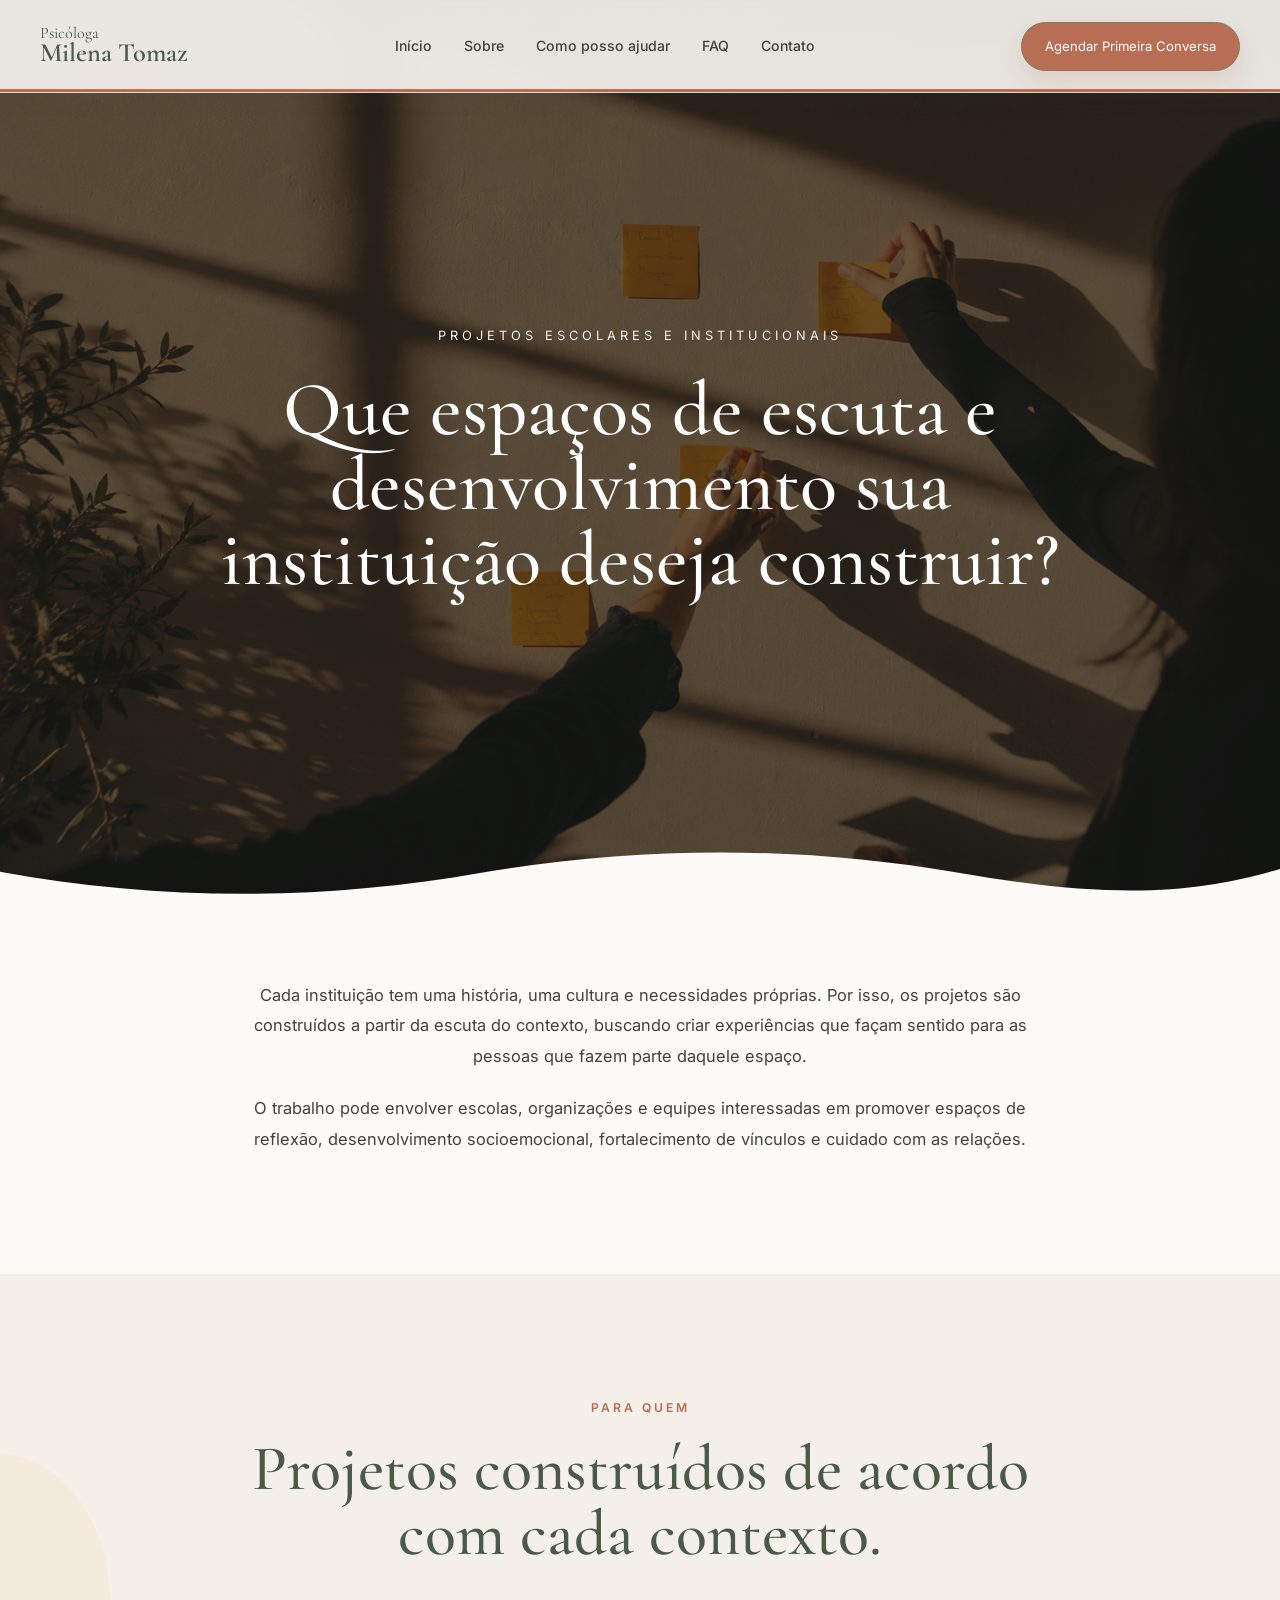
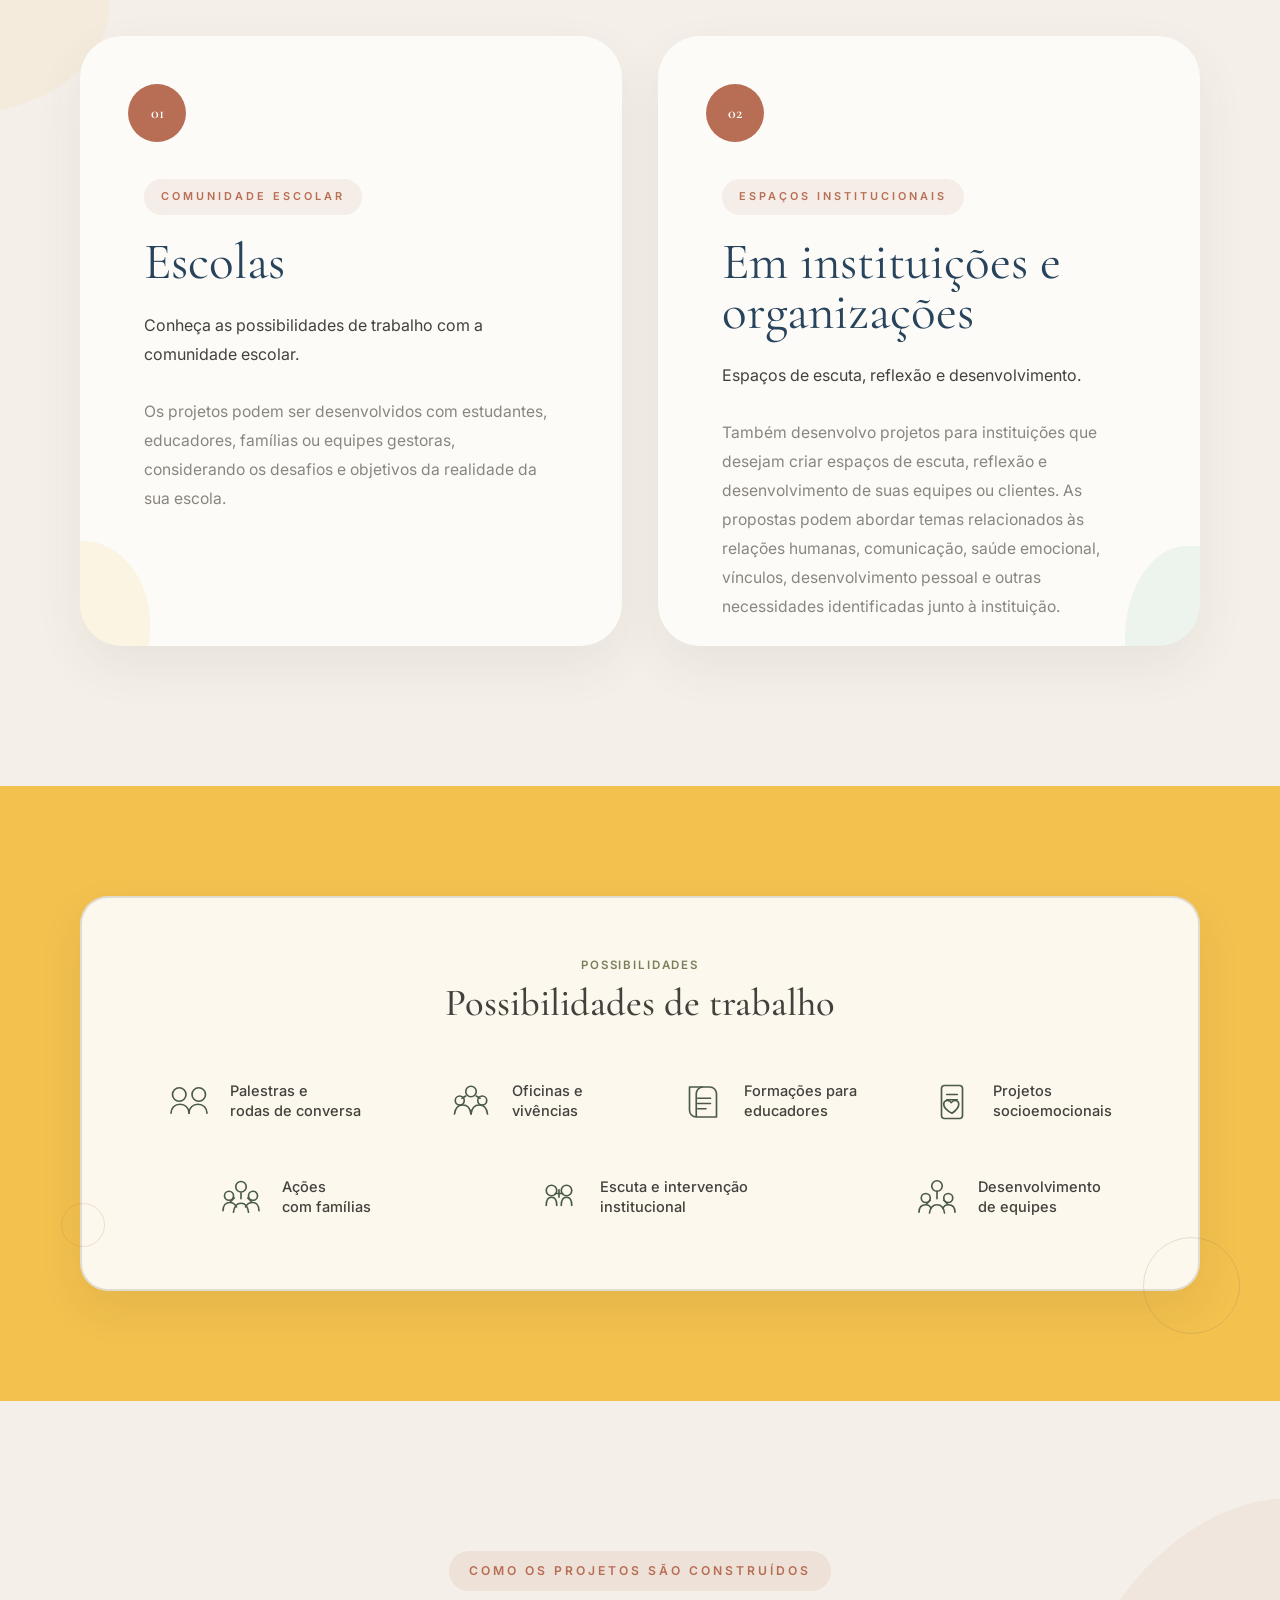
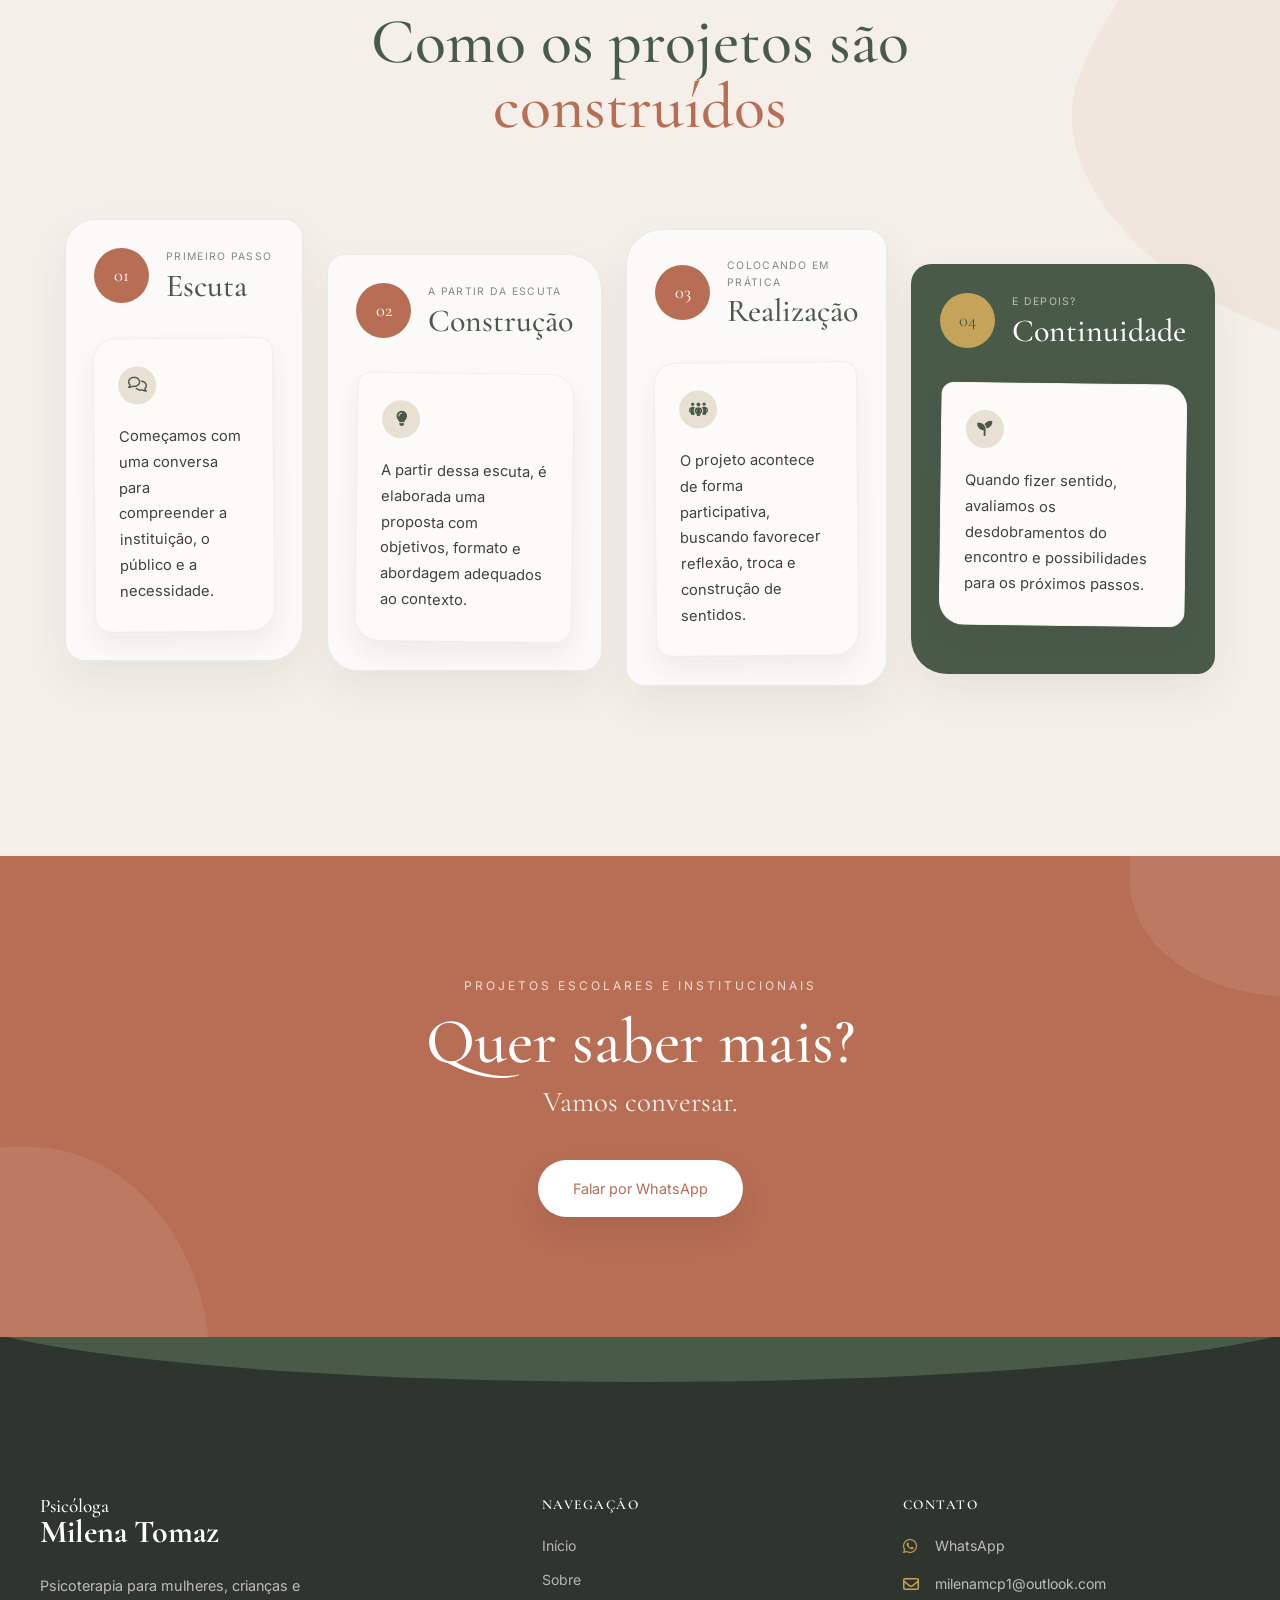
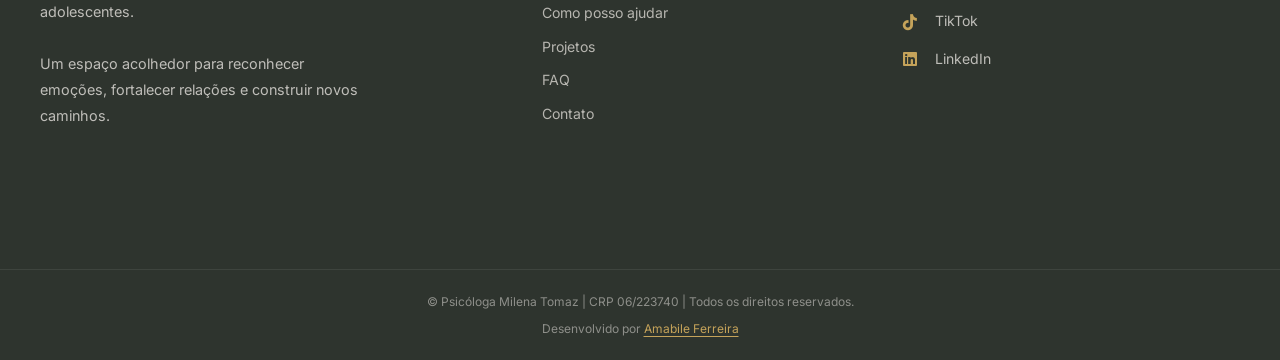
==== commit 9b79f2ce: "Adiciona mensagem pre-preenchida nos links de WhatsApp de contato com a Milena" ====
--- a/projetos-escolares-institucionais.html
+++ b/projetos-escolares-institucionais.html
@@ -118,7 +118,7 @@
             <!-- BOTÃO PRINCIPAL -->
 
             <a
-                href="https://wa.me/5511981116469"
+                href="https://wa.me/5511993265835?text=Ol%C3%A1%21%20Vi%20o%20seu%20site%20e%20gostaria%20de%20mais%20informa%C3%A7%C3%B5es%20sobre%20acompanhamento%20psicol%C3%B3gico."
                 class="btn-header"
                 target="_blank"
                 rel="noopener noreferrer"
@@ -921,7 +921,7 @@
                     </p>
 
                     <a
-                        href="https://wa.me/5511981116469"
+                        href="https://wa.me/5511993265835?text=Ol%C3%A1%21%20Vi%20o%20seu%20site%20e%20gostaria%20de%20mais%20informa%C3%A7%C3%B5es%20sobre%20acompanhamento%20psicol%C3%B3gico."
                         class="btn"
                         target="_blank"
                         rel="noopener noreferrer"
@@ -1034,7 +1034,7 @@
                         <i class="fa-brands fa-whatsapp"></i>
 
                         <a
-                            href="https://wa.me/5511981116469"
+                            href="https://wa.me/5511993265835?text=Ol%C3%A1%21%20Vi%20o%20seu%20site%20e%20gostaria%20de%20mais%20informa%C3%A7%C3%B5es%20sobre%20acompanhamento%20psicol%C3%B3gico."
                             target="_blank"
                             rel="noopener noreferrer"
                         >
--- a/style.css
+++ b/style.css
@@ -17,6 +17,7 @@
 
 html {
     scroll-behavior: smooth;
+    overflow-x: hidden;
 }
 
 body {
@@ -1610,6 +1611,12 @@
 TRANSIÇÃO FAQ
 =========================================================*/
 
+.faq {
+
+    overflow: hidden;
+
+}
+
 .faq::before {
 
     content: "";
@@ -1972,6 +1979,8 @@
 
     position: relative;
 
+    overflow: hidden;
+
 }
 
 
@@ -2813,23 +2822,11 @@
 
 /* =========================================================
    HERO — CRIANÇAS E ADOLESCENTES
-   Imagem única (título e chamada já desenhados na arte),
-   trocada por tamanho de tela via <picture>. Exibida por
-   inteiro, sem cortes, para nunca perder texto nas bordas.
+   Usa a mesma estrutura .hero (imagem de fundo + parallax)
+   das outras páginas, para padronizar o comportamento de
+   rolagem. Troca de imagem por tamanho de tela é feita via
+   background-image (ver ajuste no fim do arquivo).
 ========================================================= */
-
-.children-hero {
-    position: relative;
-    padding: 0;
-    line-height: 0;
-    background: #E9E1D6;
-}
-
-.children-hero-image {
-    display: block;
-    width: 100%;
-    height: auto;
-}
 
 
 /* =========================================================
@@ -6411,8 +6408,8 @@
 
 .children-signs-highlight {
     position: relative;
-    width: 100vw;
-    margin: 100px calc(50% - 50vw) 0;
+    width: 100%;
+    margin-top: 100px;
     aspect-ratio: 2172 / 724;
     background-image: url("img/por-do-sol-criancas.png");
     background-size: cover;
@@ -6481,4 +6478,24 @@
 
 .footer-credit a:hover {
     color: #fff;
+}
+
+
+/* ---------------------------------------------------------
+   PÁGINA CRIANÇAS — HERO PADRONIZADO
+   Reaproveita a estrutura .hero (parallax + overlay) das
+   outras páginas. O overlay aqui é bem mais leve, para manter
+   o tom mais divertido da página; a imagem troca para a
+   versão vertical no celular.
+--------------------------------------------------------- */
+
+.children-hero-overlay {
+    background: rgba(28, 30, 27, .22);
+}
+
+@media (max-width: 650px) {
+
+    .children-hero-photo {
+        background-image: url("img/hero-criancas-mobile.png");
+    }
 }
